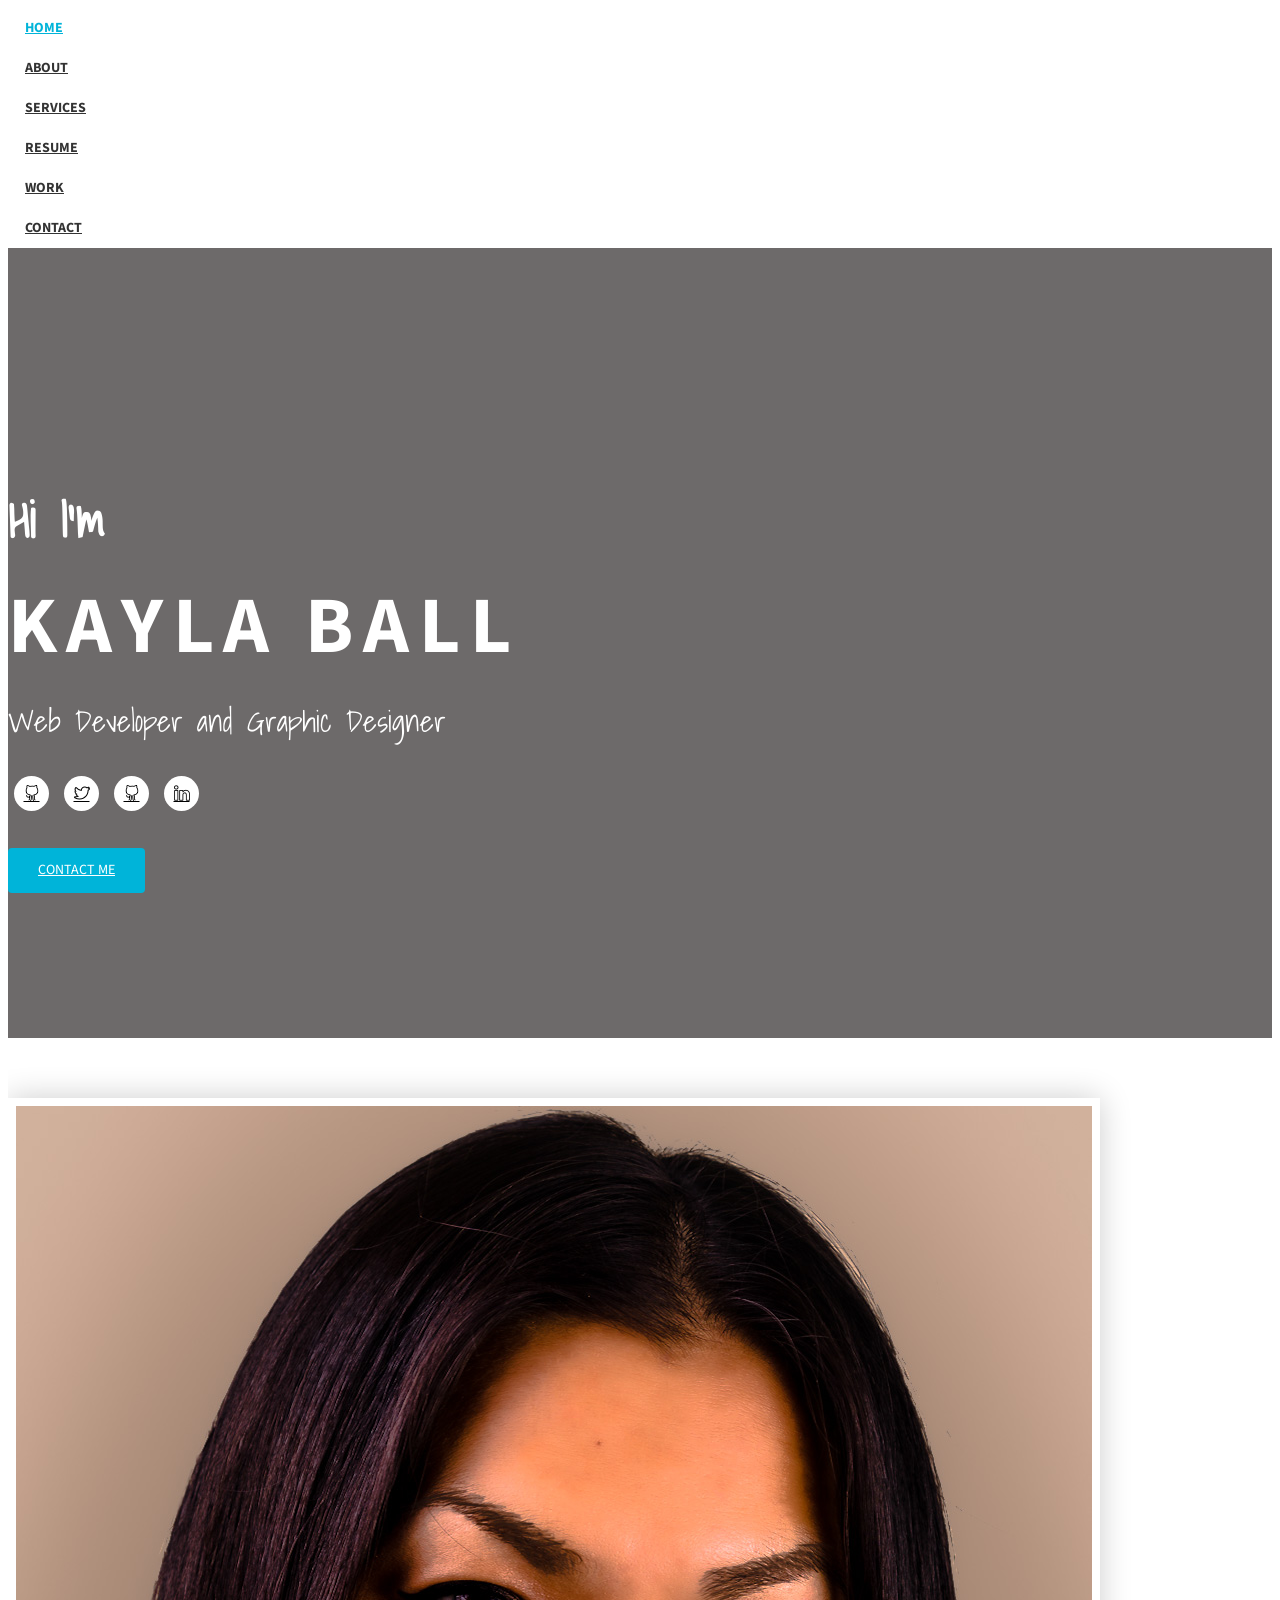
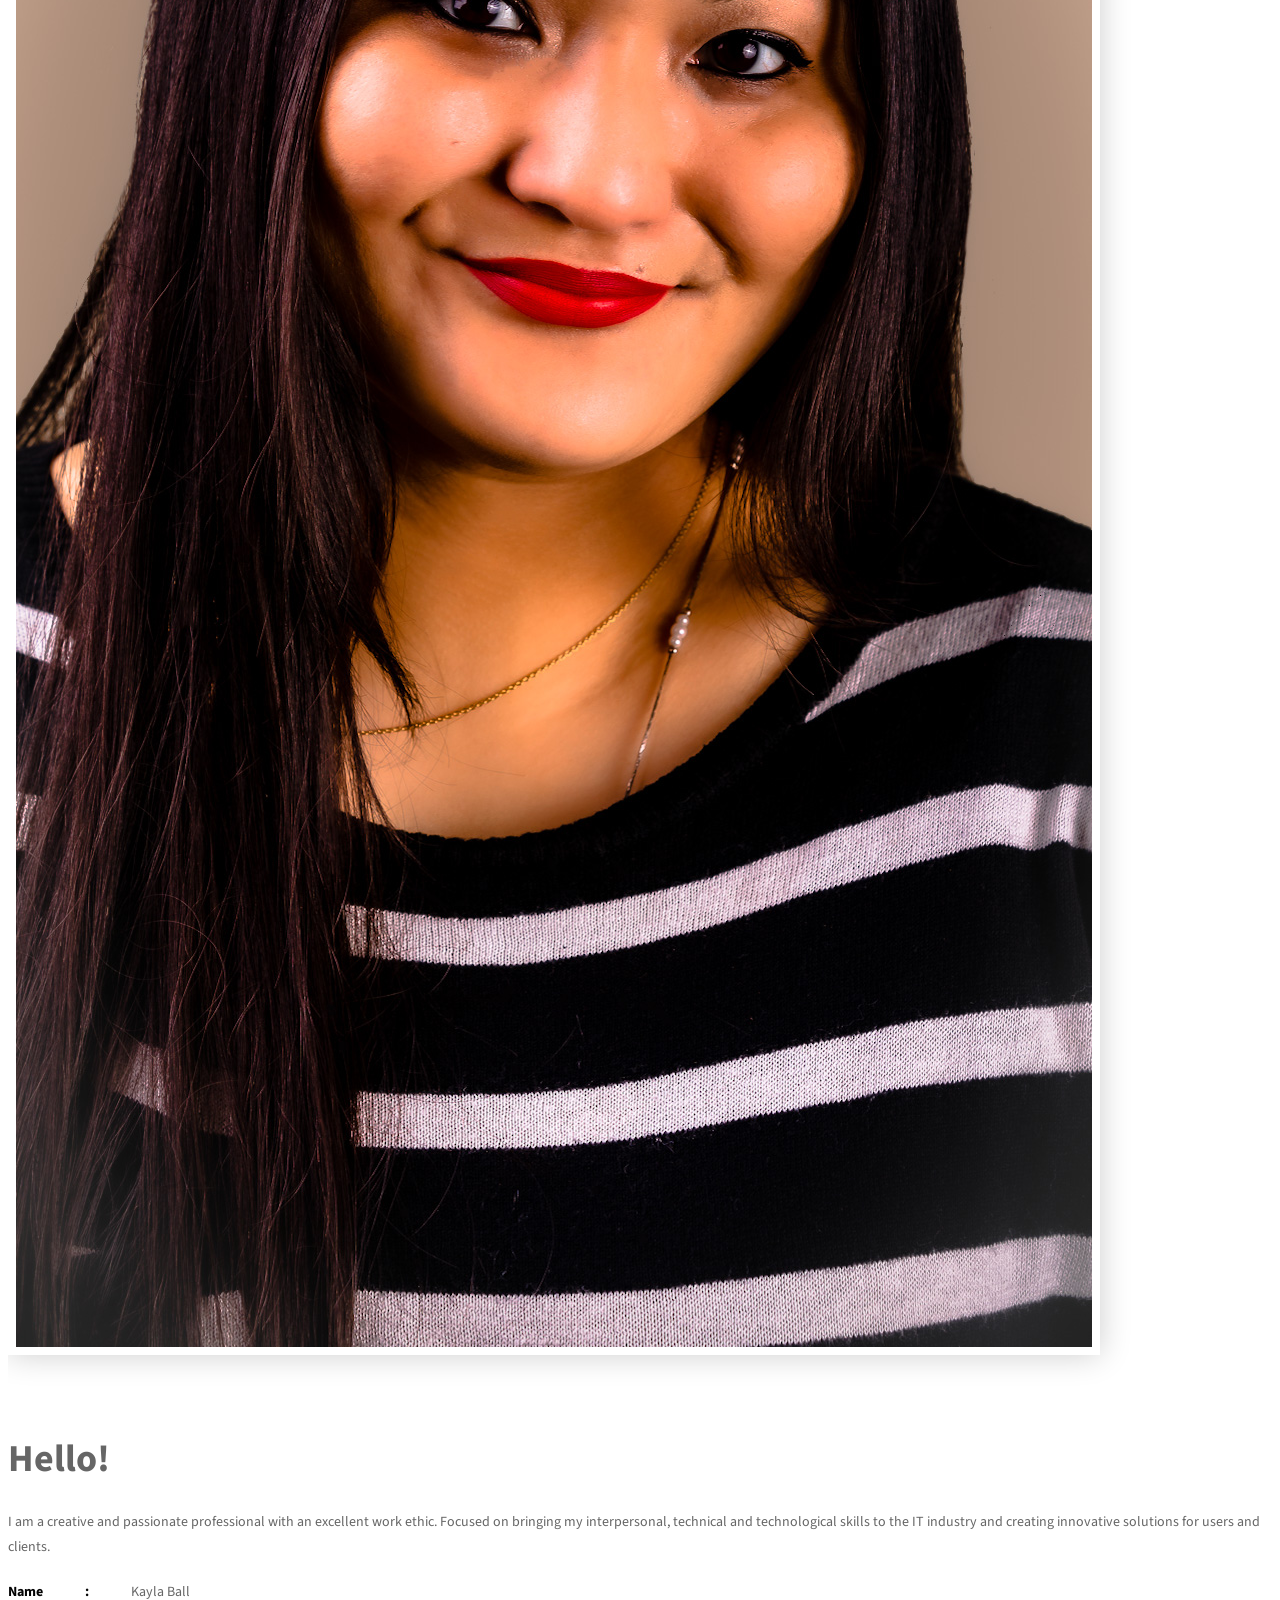
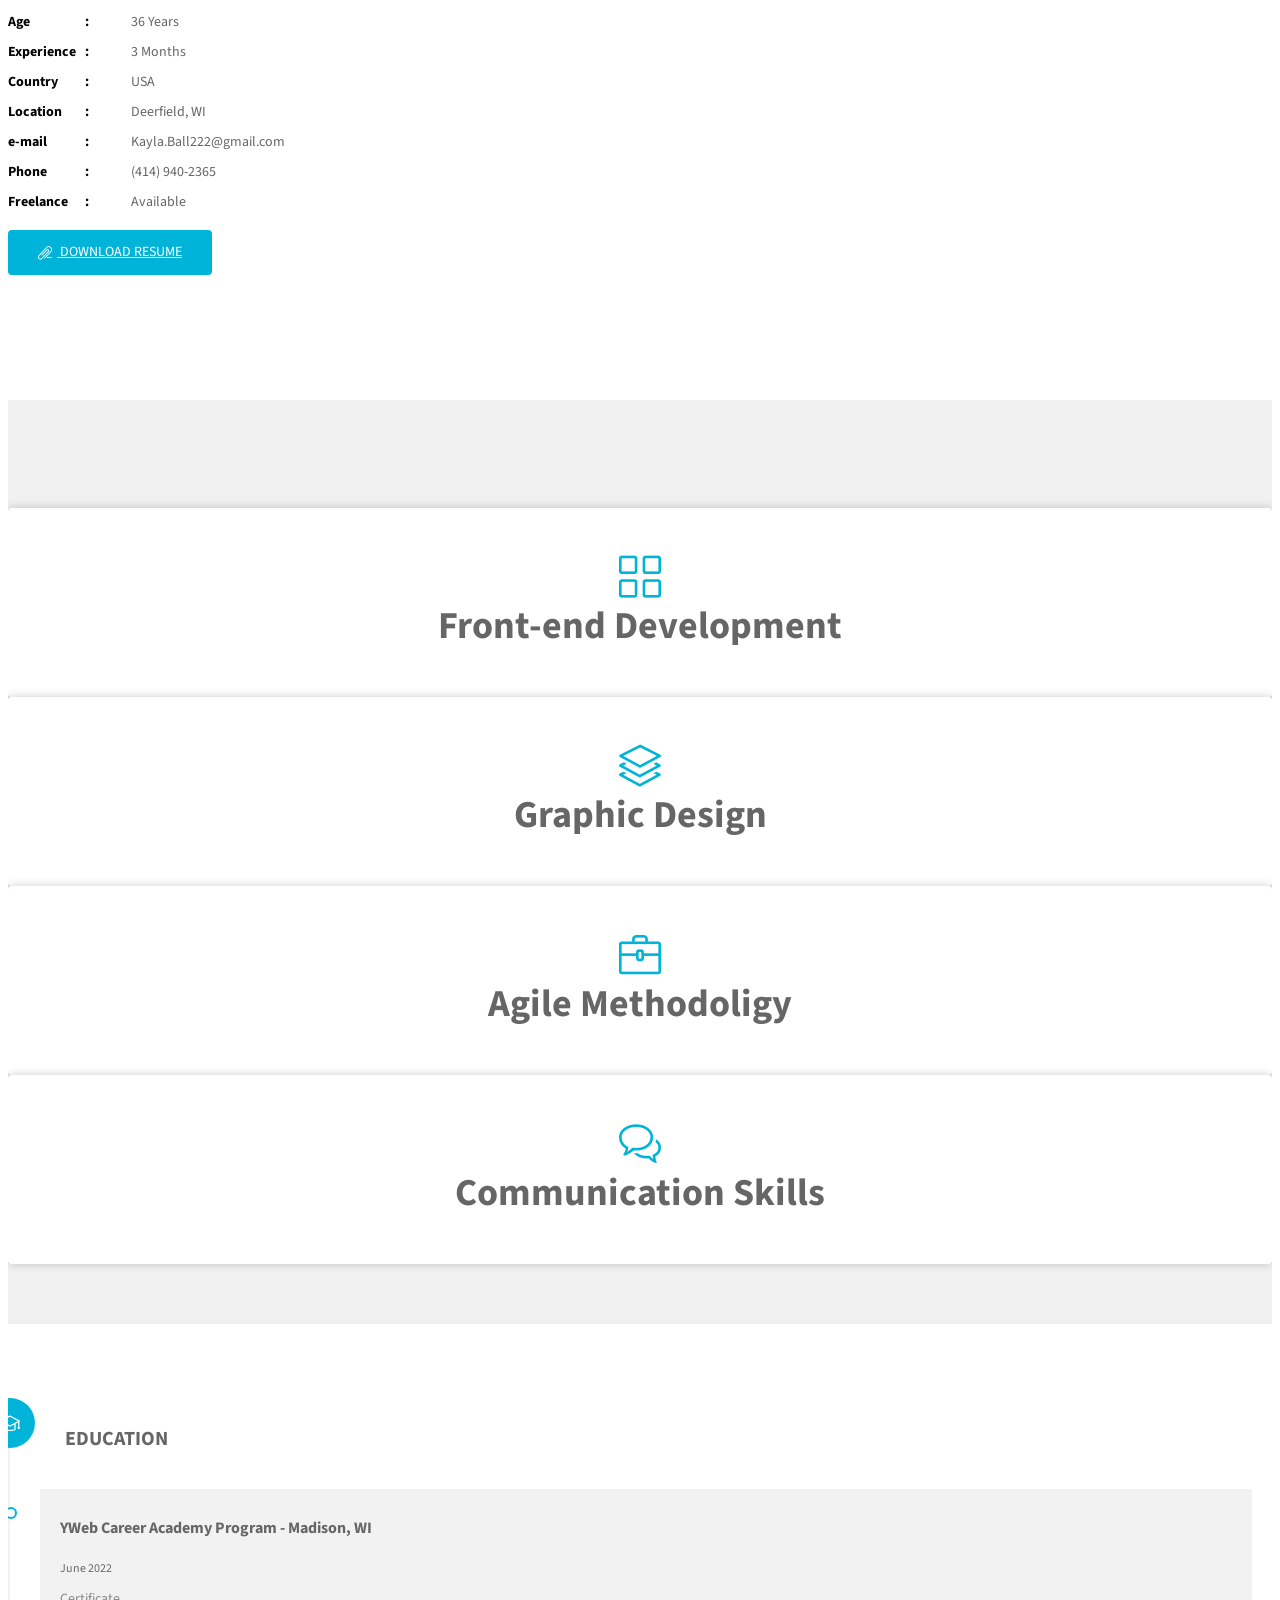
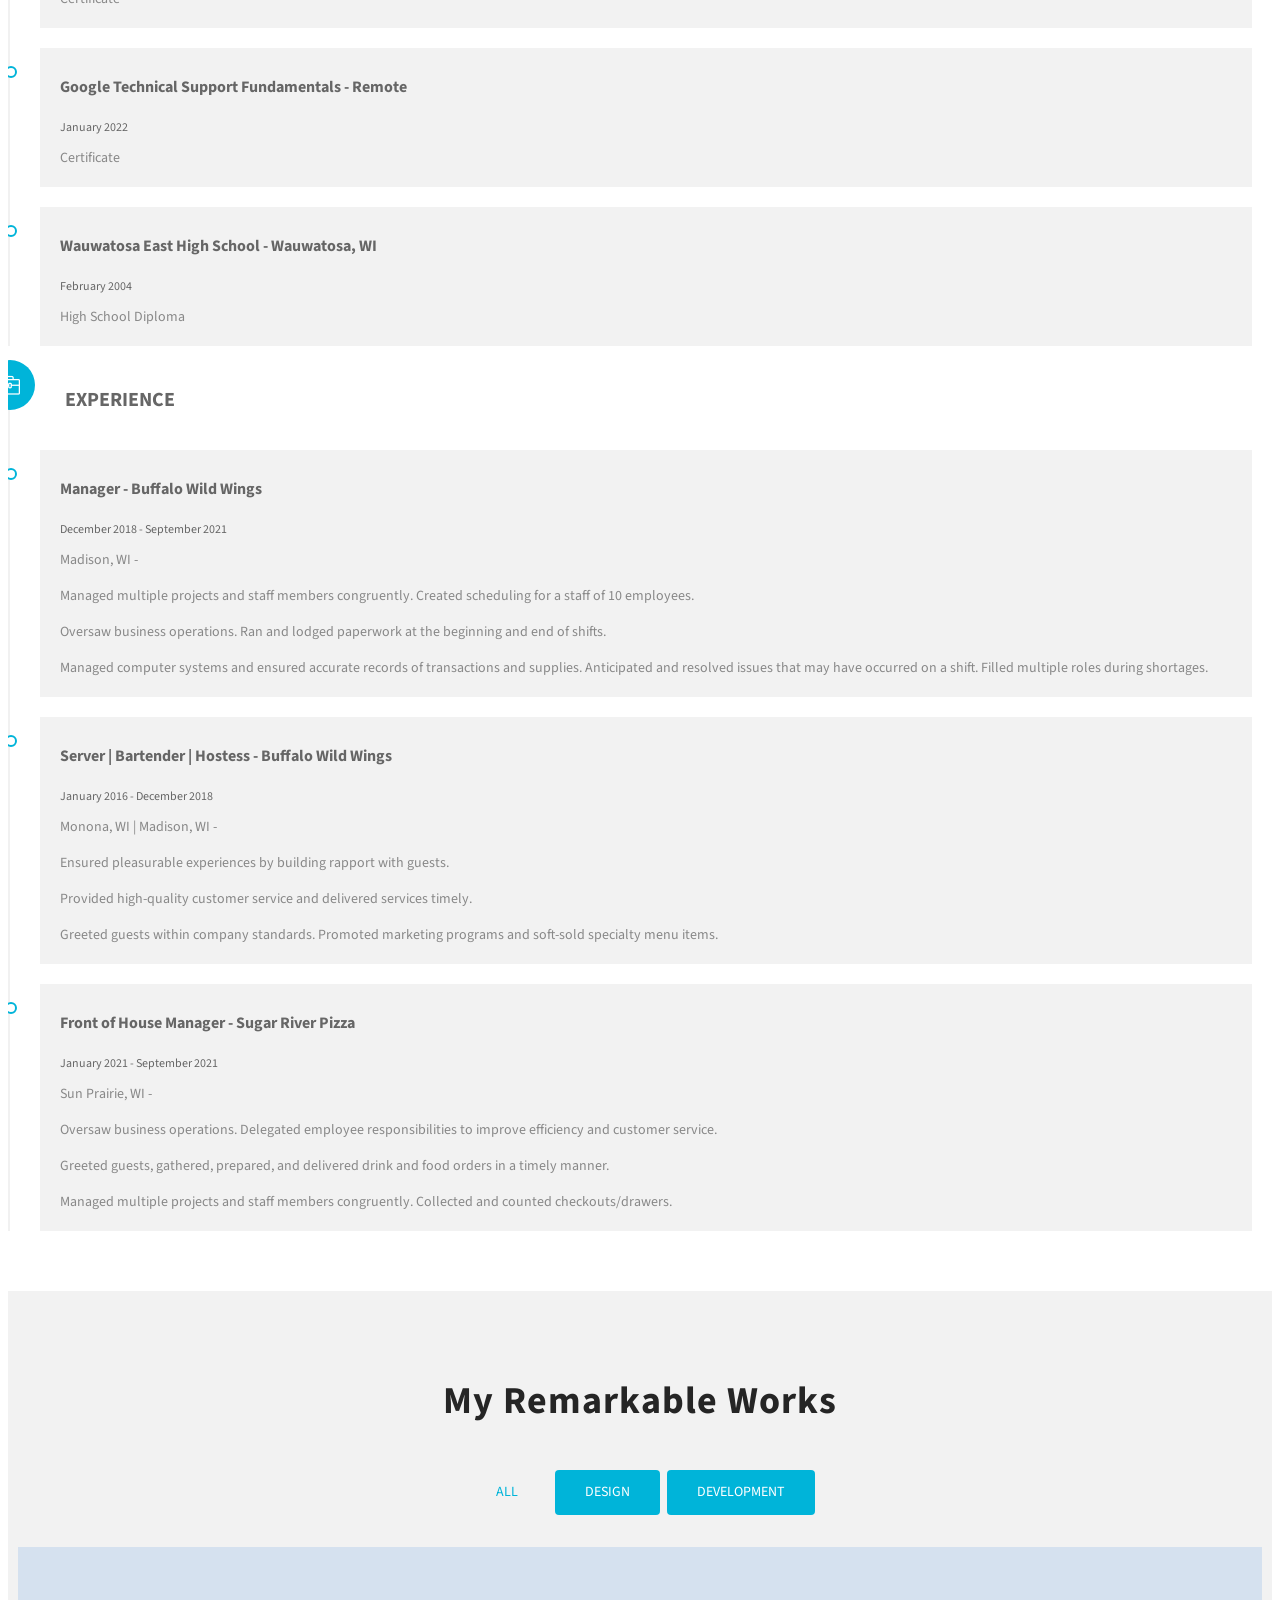
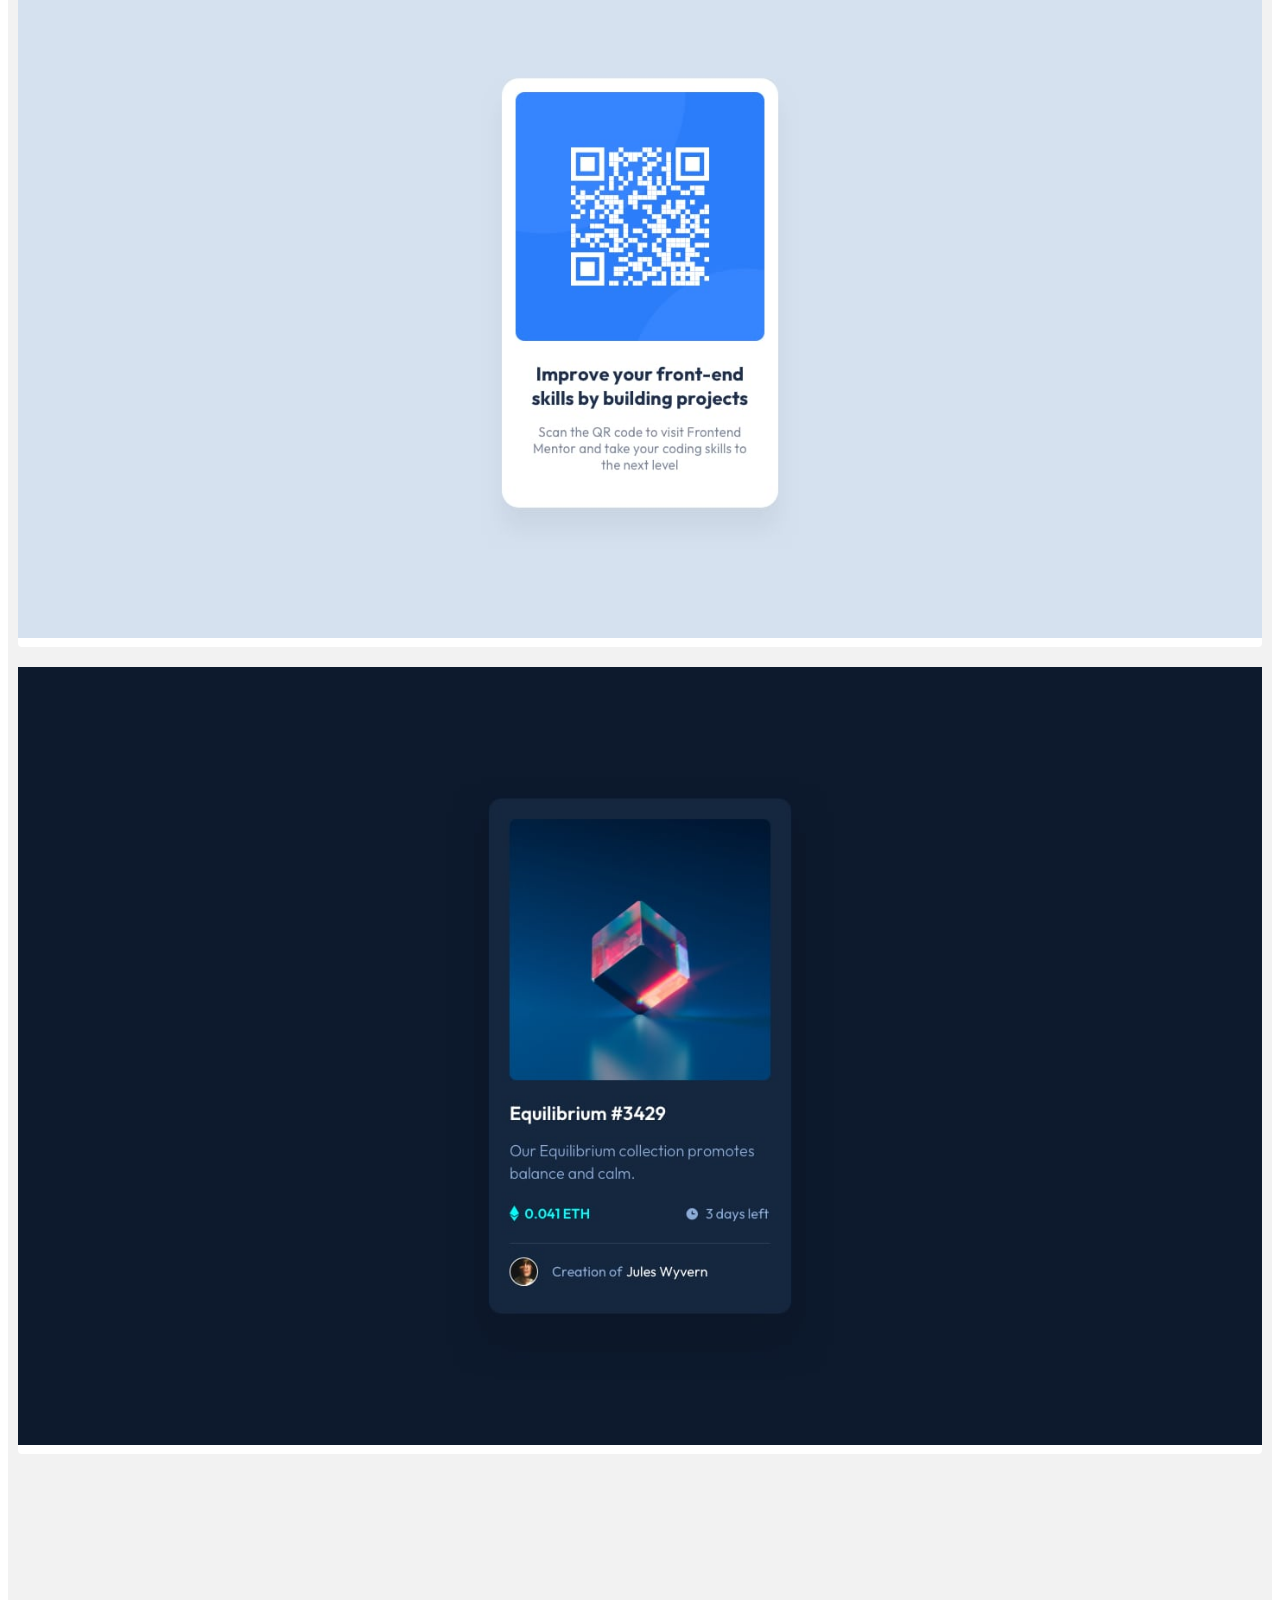
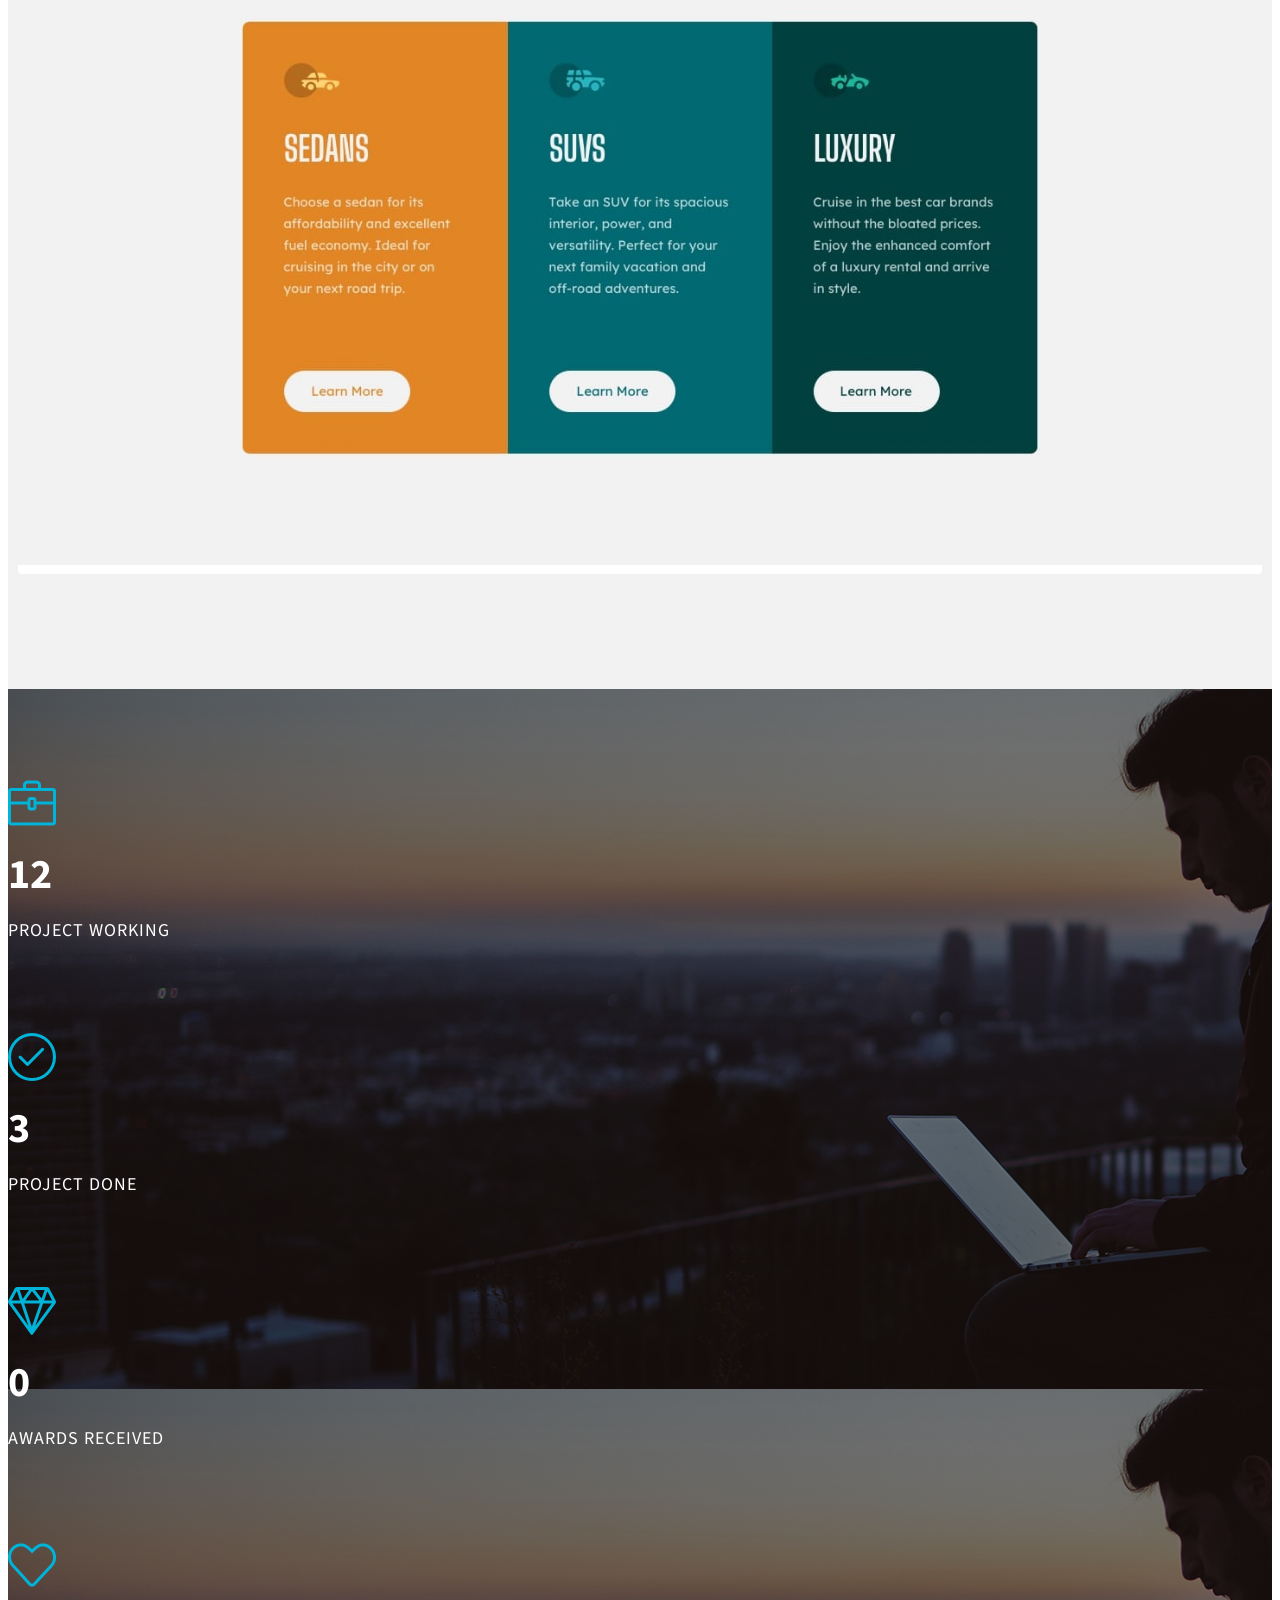
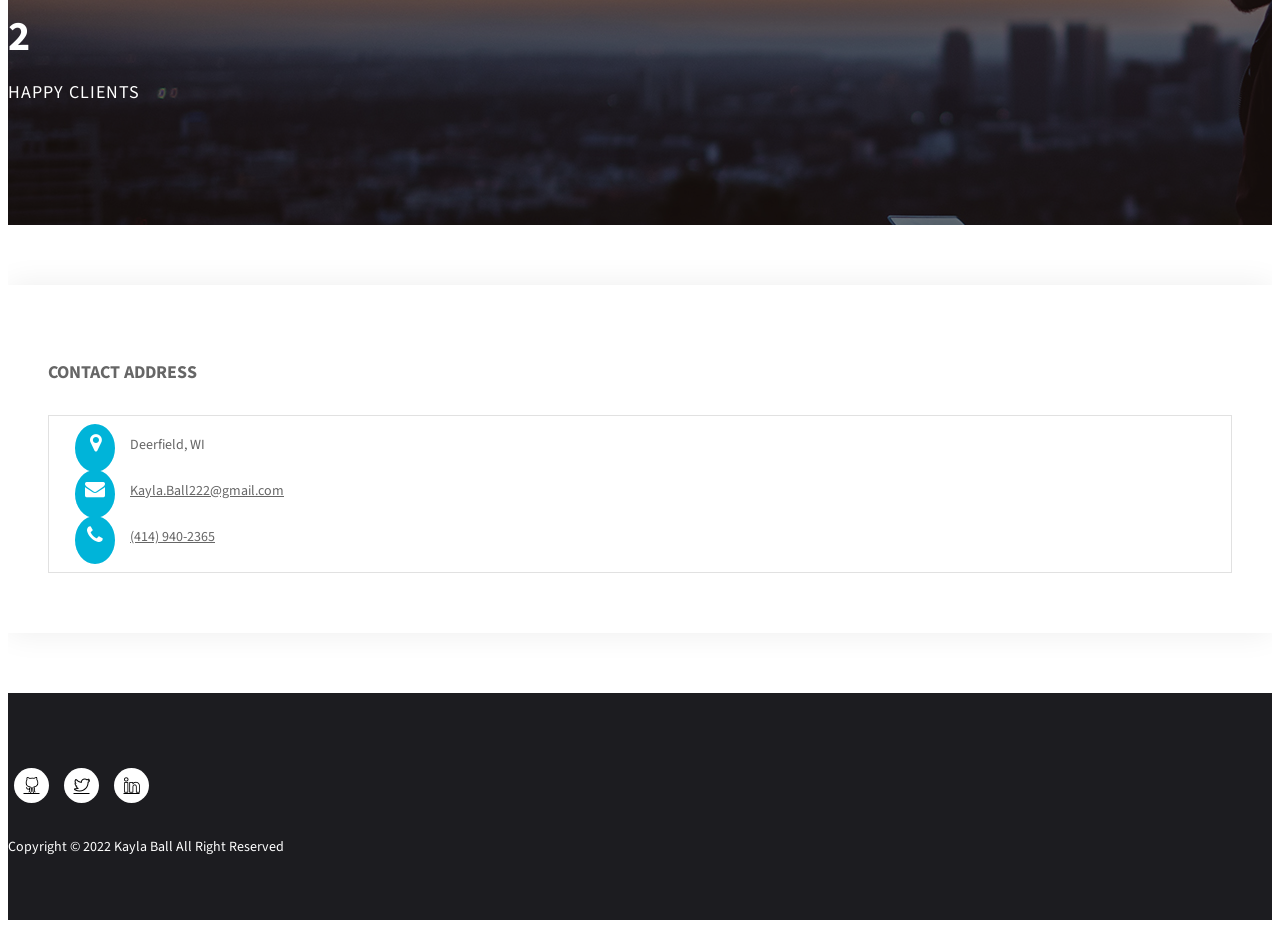
==== index.html @ 18182d1e "fixed some of the css and html" ====
<!DOCTYPE html>

<html>

<head>
    <meta charset="utf-8">
    <meta name="viewport" content="width=device-width, initial-scale=1, shrink-to-fit=no">

    <title>KB</title>

    <!-- Bootstrap CSS -->
    <link rel="stylesheet" type="text/css" href="assets/css/bootstrap.min.css">
    <!-- Fonts -->
    <link rel="stylesheet" type="text/css" href="assets/fonts/font-awesome.min.css">
    <!-- Icon -->
    <link rel="stylesheet" type="text/css" href="assets/fonts/simple-line-icons.css">
    <!-- Slicknav -->
    <link rel="stylesheet" type="text/css" href="assets/css/slicknav.css">
    <!-- Nivo Lightbox -->
    <link rel="stylesheet" type="text/css" href="assets/css/nivo-lightbox.css">
    <!-- Animate -->
    <link rel="stylesheet" type="text/css" href="assets/css/animate.css">
    <!-- Main Style -->
    <link rel="stylesheet" type="text/css" href="assets/css/main.css">
    <!-- Responsive Style -->
    <link rel="stylesheet" type="text/css" href="assets/css/responsive.css">
</head>

<body>


    <!-- Header Area wrapper Starts -->
    <header id="header-wrap">
        <!-- Navbar Start -->
        <nav class="navbar navbar-expand-lg fixed-top scrolling-navbar indigo">
            <div class="container">
                <!-- Brand and toggle get grouped for better mobile display -->
                <div class="navbar-header">
                    <button class="navbar-toggler" type="button" data-toggle="collapse" data-target="#main-navbar" aria-controls="main-navbar" aria-expanded="false" aria-label="Toggle navigation">
                            <span class="navbar-toggler-icon"></span>
                            <span class="icon-menu"></span>
                            <span class="icon-menu"></span>
                            <span class="icon-menu"></span>
                        </button>

                </div>
                <div class="collapse navbar-collapse" id="main-navbar">
                    <ul class="onepage-nev navbar-nav mr-auto w-100 justify-content-end clearfix">
                        <li class="nav-item active">
                            <a class="nav-link" href="#hero-area">
                                    Home
                                </a>
                        </li>
                        <li class="nav-item">
                            <a class="nav-link" href="#about">
                                    About
                                </a>
                        </li>
                        <li class="nav-item">
                            <a class="nav-link" href="#services">
                                    Services
                                </a>
                        </li>
                        <li class="nav-item">
                            <a class="nav-link" href="#resume">
                                    Resume
                                </a>
                        </li>
                        <li class="nav-item">
                            <a class="nav-link" href="#portfolios">
                                    Work
                                </a>
                        </li>
                        <li class="nav-item">
                            <a class="nav-link" href="#contact">
                                    Contact
                                </a>
                        </li>
                    </ul>
                </div>
            </div>

            <!-- Mobile Menu Start -->
            <ul class="onepage-nev mobile-menu">
                <li>
                    <a href="#home">Home</a>
                </li>
                <li>
                    <a href="#about">about</a>
                </li>
                <li>
                    <a href="#services">Services</a>
                </li>
                <li>
                    <a href="#resume">resume</a>
                </li>
                <li>
                    <a href="#portfolio">Work</a>
                </li>
                <li>
                    <a href="#contact">Contact</a>
                </li>
            </ul>
            <!-- Mobile Menu End -->
        </nav>
        <!-- Navbar End -->

        <!-- Hero Area Start -->
        <div id="hero-area" class="hero-area-bg">
            <div class="overlay"></div>
            <div class="container">
                <div class="row">
                    <div class="col-md-12 col-sm-12 text-center">
                        <div class="contents">
                            <h5 class="script-font wow fadeInUp" data-wow-delay="0.2s">Hi I'm</h5>
                            <h2 class="head-title wow fadeInUp" data-wow-delay="0.4s">Kayla Ball</h2>
                            <p class="script-font wow fadeInUp" data-wow-delay="0.6s">Web Developer and Graphic Designer
                            </p>
                            <ul class="social-icon wow fadeInUp" data-wow-delay="0.8s">
                                <li>
                                    <a class="github" href="#"><i class="icon-social-github"></i></a>
                                </li>
                                <li>
                                    <a class="twitter" href="https://twitter.com/Kayla16503357" target="_blank"><i
                                                class="icon-social-twitter"></i></a>
                                </li>

                                <!-- fixme MAKE SURE TO FIND GITHUB ICON TO REPLACE ONE OOF THESE AND CONNECT ACCOUNT TO HERE -->
                                <li>
                                    <a class="github" href="#"><i class="icon-social-github"
                                                target="_blank"></i></a>
                                </li>
                                </li>
                                <li>
                                    <a class="linkedin" href="https://www.linkedin.com/in/kaybee22/" target="_blank"><i class="icon-social-linkedin"></i></a>
                                </li>
                            </ul>
                            <div class="header-button wow fadeInUp" data-wow-delay="1s">
                                <a href="#contact" class="btn btn-common">Contact Me</a>
                            </div>
                        </div>
                    </div>
                </div>
            </div>
        </div>
        <!-- Hero Area End -->

    </header>
    <!-- Header Area wrapper End -->
    <!-- About Section Start -->
    <section id="about" class="section-padding">
        <div class="container">
            <div class="row">
                <div class="col-lg-6 col-md-6 col-sm-12 col-xs-12">
                    <div class="img-thumb wow fadeInLeft" data-wow-delay="0.3s">
                        <img class="img-fluid" src="assets/img/about/me.jpeg" alt="Picture of Kayla Ball">
                    </div>
                </div>
                <div class="col-lg-6 col-md-6 col-sm-12 col-xs-12">
                    <div class="profile-wrapper wow fadeInRight" data-wow-delay="0.3s">
                        <h3>Hello!</h3>
                        <p>I am a creative and passionate professional with an excellent work ethic. Focused on bringing my interpersonal, technical and technological skills to the IT industry and creating innovative solutions for users and clients.</p>
                        <div class="about-profile">
                            <ul class="admin-profile">
                                <li><span class="pro-title"> Name </span> <span class="pro-detail">Kayla Ball</span>
                                </li>
                                <li><span class="pro-title"> Age </span> <span class="pro-detail">36 Years</span>
                                </li>
                                <li><span class="pro-title"> Experience </span> <span class="pro-detail">3
                                            Months</span></li>
                                <li><span class="pro-title"> Country </span> <span class="pro-detail">USA</span>
                                </li>
                                <li><span class="pro-title"> Location </span> <span class="pro-detail">Deerfield,
                                            WI</span></li>
                                <li><span class="pro-title"> e-mail </span> <span class="pro-detail">Kayla.Ball222@gmail.com</span></li>
                                <li><span class="pro-title"> Phone </span> <span class="pro-detail">(414)
                                            940-2365</span></li>
                                <li><span class="pro-title"> Freelance </span> <span class="pro-detail">Available</span>
                                </li>
                            </ul>

                            <a href="nc-Resume.pdf" class="btn btn-common" download><i class="icon-paper-clip"></i>
                                    Download Resume</a>

                            <!-- FIXME FIT THE CONTACT ME BUTTON COLOR -->
                            <a href="#contact" class="btn btn-danger"><i class="icon-speech"></i> Contact Me</a>
                        </div>
                    </div>
                </div>
            </div>
    </section>
    <!-- About Section End -->

    <!-- Services Section Start -->

    <section id="services" class="services section-padding">
        <h2 class="section-title wow flipInX" data-wow-delay="0.4s"></h2>
        <div class="container">
            <div class="row">
                <!-- Services item -->
                <div class="col-md-6 col-lg-3 col-xs-12">
                    <div class="services-item wow fadeInDown" data-wow-delay="0.3s">
                        <div class="icon">
                            <i class="icon-grid"></i>
                        </div>
                        <div class="services-content">
                            <h3>Front-end Development</h3>
                            <!-- <p>HTML | CSS</p> -->
                        </div>
                    </div>
                </div>
                <!-- Services item -->
                <div class="col-md-6 col-lg-3 col-xs-12">
                    <div class="services-item wow fadeInDown" data-wow-delay="0.6s">
                        <div class="icon">
                            <i class="icon-layers"></i>
                        </div>
                        <div class="services-content">
                            <h3>Graphic Design</h3>
                            <p></p>
                        </div>
                    </div>
                </div>
                <!-- Services item -->
                <div class="col-md-6 col-lg-3 col-xs-12">
                    <div class="services-item wow fadeInDown" data-wow-delay="0.9s">
                        <div class="icon">
                            <i class="icon-briefcase"></i>
                        </div>
                        <div class="services-content">
                            <h3>Agile Methodoligy</h3>
                            <p></p>
                        </div>
                    </div>
                </div>
                <!-- Services item -->
                <div class="col-md-6 col-lg-3 col-xs-12">
                    <div class="services-item wow fadeInDown" data-wow-delay="1.2s">
                        <div class="icon">
                            <i class="icon-bubbles"></i>
                        </div>
                        <div class="services-content">
                            <h3>Communication Skills</h3>

                        </div>
                    </div>
                </div>
            </div>
        </div>
    </section>
    <!-- Services Section End -->

    <!-- Resume Section Start -->
    <div id="resume" class="section-padding">
        <div class="container">
            <div class="row">
                <div class="col-lg-6 col-md-6 col-sm-6">
                    <div class="education wow fadeInRight" data-wow-delay="0.3s">
                        <ul class="timeline">
                            <li>
                                <!-- fixme - find this area in css to change colorway and maybe add more items like servsafe stuff -->
                                <i class="icon-graduation"></i>
                                <h2 class="timelin-title">Education</h2>
                            </li>
                            <li>
                                <div class="content-text">
                                    <h3 class="line-title">YWeb Career Academy Program - Madison, WI</h3>
                                    <span>June 2022</span>
                                    <p class="line-text">Certificate
                                    </p>
                                </div>
                            </li>
                            <li>
                                <div class="content-text">
                                    <h3 class="line-title">Google Technical Support Fundamentals - Remote
                                    </h3>
                                    <span>January 2022</span>
                                    <p class="line-text"> Certificate
                                    </p>
                                </div>
                            </li>
                            <li>
                                <div class="content-text">
                                    <h3 class="line-title">Wauwatosa East High School - Wauwatosa, WI</h3>
                                    <span>February 2004</span>
                                    <p class="line-text">High School Diploma
                                    </p>
                                </div>
                            </li>
                        </ul>
                    </div>
                </div>
                <div class="col-lg-6 col-md-6 col-sm-6">
                    <div class="experience wow fadeInRight" data-wow-delay="0.6s">
                        <ul class="timeline">
                            <li>
                                <i class="icon-briefcase"></i>
                                <!-- NOTE: UPDATED WORK EXPERIENCE -->

                                <h2 class="timelin-title">Experience</h2>
                            </li>
                            <li>
                                <div class="content-text">
                                    <h3 class="line-title">Manager - Buffalo Wild Wings </h3>
                                    <span>December 2018 - September 2021 </span>
                                    <p class="line-text">Madison, WI -
                                        <br>
                                        <br> Managed multiple projects and staff members congruently. Created scheduling for a staff of 10 employees.
                                        <br>
                                        <br> Oversaw business operations. Ran and lodged paperwork at the beginning and end of shifts.
                                        <br>
                                        <br> Managed computer systems and ensured accurate records of transactions and supplies. Anticipated and resolved issues that may have occurred on a shift. Filled multiple roles during shortages.

                                    </p>
                                </div>
                            </li>
                            <li>
                                <div class="content-text">
                                    <h3 class="line-title">Server | Bartender | Hostess - Buffalo Wild Wings</h3>
                                    <span>January 2016 - December 2018</span>
                                    <p class="line-text"> Monona, WI | Madison, WI -
                                        <br>
                                        <br> Ensured pleasurable experiences by building rapport with guests.
                                        <br>
                                        <br> Provided high-quality customer service and delivered services timely.
                                        <br>
                                        <br> Greeted guests within company standards. Promoted marketing programs and soft-sold specialty menu items.

                                    </p>
                                </div>
                            </li>
                            <li>
                                <div class="content-text">
                                    <h3 class="line-title">Front of House Manager - Sugar River Pizza</h3>
                                    <span>January 2021 - September 2021</span>
                                    <p class="line-text"> Sun Prairie, WI -
                                        <br>
                                        <br> Oversaw business operations. Delegated employee responsibilities to improve efficiency and customer service.
                                        <br>
                                        <br> Greeted guests, gathered, prepared, and delivered drink and food orders in a timely manner.
                                        <br>
                                        <br> Managed multiple projects and staff members congruently. Collected and counted checkouts/drawers.

                                    </p>
                                </div>
                            </li>
                        </ul>
                    </div>
                </div>
            </div>
        </div>
    </div>
    <!-- Resume Section End -->

    <!-- Portfolio Section -->
    <section id="portfolios" class="section-padding">
        <!-- Container Starts -->
        <div class="container">
            <h2 class="section-title wow flipInX" data-wow-delay="0.4s">My Remarkable Works</h2>
            <div class="row">
                <div class="col-md-12">
                    <!-- fixme make a decision on if to keep the buttons below -->
                    <!-- Portfolio Controller/Buttons -->
                    <div class="controls text-center">
                        <a class="filter active btn btn-common" data-filter="all">
                                All
                            </a>
                        <a class="filter btn btn-common" data-filter=".design">
                                Design
                            </a>
                        <a class="filter btn btn-common" data-filter=".development">
                                Development
                            </a>
                        <!-- <a class="filter btn btn-common" data-filter=".print">
                                Print
                            </a> -->
                    </div>
                    <!-- Portfolio Controller/Buttons Ends-->
                </div>

                <!-- Portfolio Recent Projects -->
                <div id="portfolio" class="row wow fadeInDown" data-wow-delay="0.4s">
                    <div class="col-sm-6 col-md-4 col-lg-4 col-xl-4 mix development print">
                        <div class="portfolio-item">
                            <div class="shot-item">
                                <img src="assets/img/gallery/qr-code.jpg
                                " alt="QR-code frontend mentor challenge" />
                                <div class="overlay">
                                    <div class="icons">
                                        <a class="lightbox preview" href="assets/img/gallery/qr-code.jpg">
                                            <i class="icon-eye"></i>
                                        </a>
                                        <a class="link" href="#">
                                            <i class="icon-link"></i>
                                        </a>
                                    </div>
                                </div>
                            </div>
                        </div>
                    </div>
                    <div class="col-sm-6 col-md-4 col-lg-4 col-xl-4 mix design print">
                        <div class="portfolio-item">
                            <div class="shot-item">
                                <img src="assets/img/gallery/nft.jpg" alt="picture of NFT challenge" />
                                <div class="overlay">
                                    <div class="icons">
                                        <a class="lightbox preview" href="assets/img/gallery/nft.jpg">
                                            <i class="icon-eye"></i>
                                        </a>
                                        <a class="link" href="#">
                                            <i class="icon-link"></i>
                                        </a>
                                    </div>
                                </div>
                            </div>
                        </div>
                    </div>
                    <div class="col-sm-6 col-md-4 col-lg-4 col-xl-4 mix development">
                        <div class="portfolio-item">
                            <div class="shot-item">
                                <img src="assets/img/gallery/3-column.jpg" alt="image of 3 column frontend mentor challenge" />
                                <div class="overlay">
                                    <div class="icons">

                                        <a class="lightbox preview" href="assets/img/gallery/3-column.jpg">
                                            <i class="icon-eye"></i>
                                        </a>
                                        <a class="link" href="#">
                                            <i class="icon-link"></i>
                                        </a>
                                    </div>
                                </div>
                            </div>
                        </div>
                    </div>
                    <div class="col-sm-6 col-md-4 col-lg-4 col-xl-4 mix development design">
                        <div class="portfolio-item">
                            <div class="shot-item">
                                <!-- FIXME -->
                                <img src="assets/img/gallery/img-4.jpg" alt="" />
                                <div class="overlay">
                                    <div class="icons">
                                        <!-- FIXME -->
                                        <a class="lightbox preview" href="assets/img/gallery/img-4.jpg">
                                            <i class="icon-eye"></i>
                                        </a>
                                        <a class="link" href="#">
                                            <i class="icon-link"></i>
                                        </a>
                                    </div>
                                </div>
                            </div>
                        </div>
                    </div>
                    <div class="col-sm-6 col-md-4 col-lg-4 col-xl-4 mix development">
                        <div class="portfolio-item">
                            <div class="shot-item">
                                <!-- FIXME -->
                                <img src="assets/img/gallery/img-5.jpg" alt="" />
                                <div class="overlay">
                                    <div class="icons">
                                        <!-- FIXME -->
                                        <a class="lightbox preview" href="assets/img/gallery/img-5.jpg">
                                            <i class="icon-eye"></i>
                                        </a>
                                        <a class="link" href="#">
                                            <i class="icon-link"></i>
                                        </a>
                                    </div>
                                </div>
                            </div>
                        </div>
                    </div>
                    <div class="col-sm-6 col-md-4 col-lg-4 col-xl-4 mix print design">
                        <div class="portfolio-item">
                            <div class="shot-item">
                                <!-- FIXME -->
                                <img src="assets/img/gallery/img-6.jpg" alt="" />
                                <div class="overlay">
                                    <div class="icons">
                                        <!-- FIXME -->
                                        <a class="lightbox preview" href="assets/img/gallery/img-6.jpg">
                                            <i class="icon-eye"></i>
                                        </a>
                                        <a class="link" href="#">
                                            <i class="icon-link"></i>
                                        </a>
                                    </div>
                                </div>
                            </div>
                        </div>
                    </div>
                </div>
            </div>
        </div>
        <!-- Container Ends -->
    </section>
    <!-- Portfolio Section Ends -->
    <!-- FIXME!!!! -->
    <!-- Counter Area Start-->
    <section class="counter-section section-padding">
        <div class="container">
            <div class="row">
                <!-- Counter Item -->
                <div class="col-md-3 col-sm-6 work-counter-widget text-center">
                    <div class="counter wow fadeInDown" data-wow-delay="0.3s">
                        <div class="icon"><i class="icon-briefcase"></i></div>
                        <div class="counterUp">12</div>
                        <p>Project Working</p>
                    </div>
                </div>
                <!-- Counter Item -->
                <div class="col-md-3 col-sm-6 work-counter-widget text-center">
                    <div class="counter wow fadeInDown" data-wow-delay="0.6s">
                        <div class="icon"><i class="icon-check"></i></div>
                        <div class="counterUp">3</div>
                        <p>Project Done</p>
                    </div>
                </div>
                <!-- Counter Item -->
                <div class="col-md-3 col-sm-6 work-counter-widget text-center">
                    <div class="counter wow fadeInDown" data-wow-delay="0.9s">
                        <div class="icon"><i class="icon-diamond"></i></div>
                        <div class="counterUp">0</div>
                        <p>Awards Received</p>
                    </div>
                </div>
                <!-- Counter Item -->
                <div class="col-md-3 col-sm-6 work-counter-widget text-center">
                    <div class="counter wow fadeInDown" data-wow-delay="1.2s">
                        <div class="icon"><i class="icon-heart"></i></div>
                        <div class="counterUp">2</div>
                        <p>Happy Clients</p>
                    </div>
                </div>
            </div>
        </div>
    </section>
    <!-- Counter Area End-->

    <!-- Contact Section Start -->
    <section id="contact" class="section-padding">
        <div class="contact-form">
            <div class="container">
                <div class="row contact-form-area wow fadeInUp" data-wow-delay="0.4s">
                    <div class="col-md-6 col-lg-6 col-sm-12">
                        <!-- <div class="contact-block">
                            <h2>Contact Form</h2><br>
                            <div class="text-center">

                            </div>
                        </div> -->
                    </div>
                    <div class="col-md-6 col-lg-6 col-sm-12">
                        <div class="footer-right-area wow fadeIn">
                            <h2>Contact Address</h2>
                            <div class="footer-right-contact">
                                <div class="single-contact">
                                    <div class="contact-icon">
                                        <i class="fa fa-map-marker"></i>
                                    </div>
                                    <p>Deerfield, WI</p>
                                </div>
                                <div class="single-contact">
                                    <div class="contact-icon">
                                        <i class="fa fa-envelope"></i>
                                    </div>
                                    <!-- <p><a href="mailto:hello@tom.com">hello@tom.com</a></p> -->
                                    <p><a href="mailto:Kayla.Ball222@gmail.com">Kayla.Ball222@gmail.com</a></p>
                                </div>
                                <div class="single-contact">
                                    <div class="contact-icon">
                                        <i class="fa fa-phone"></i>
                                    </div>
                                    <p><a href="tel:4149402365">(414) 940-2365</a></p>

                                </div>
                            </div>
                        </div>
                    </div>
                </div>
            </div>
        </div>
    </section>
    <!-- Contact Section End -->

    <!-- Footer Section Start -->
    <footer class="footer-area section-padding">
        <div class="container">
            <div class="row">
                <div class="col-md-12">
                    <div class="footer-text text-center wow fadeInDown" data-wow-delay="0.3s">
                        <ul class="social-icon">
                            <li>
                                <a class="github" href="#"><i class="icon-social-github" target="_blank"></i></a>
                            </li>
                            <li>
                                <a class="twitter" href="https://twitter.com/Kayla16503357" target="_blank"><i
                                            class="icon-social-twitter"></i></a>
                            </li>

                            <li>
                                <a class="linkedin" href="https://www.linkedin.com/in/kaybee22/" target="_blank"><i
                                            class="icon-social-linkedin"></i></a>
                            </li>
                            <!-- </a>
                            </li>
                            <li>
                                <a class="instagram" href="#"><i class="icon-social-google"></i></a>
                            </li> -->
                        </ul>
                        <p>Copyright © 2022 Kayla Ball All Right Reserved</p>
                    </div>
                </div>
            </div>
        </div>
    </footer>
    <!-- Footer Section End -->

    <!-- Go to Top Link -->
    <a href="#" class="back-to-top">
        <i class="icon-arrow-up"></i>
    </a>

    <!-- jQuery first, then Popper.js, then Bootstrap JS -->
    <script src="assets/js/jquery-min.js"></script>
    <script src="assets/js/popper.min.js"></script>
    <script src="assets/js/bootstrap.min.js"></script>
    <script src="assets/js/jquery.mixitup.js"></script>
    <script src="assets/js/jquery.counterup.min.js"></script>
    <script src="assets/js/waypoints.min.js"></script>
    <script src="assets/js/wow.js"></script>
    <script src="assets/js/jquery.nav.js"></script>
    <script src="assets/js/jquery.easing.min.js"></script>
    <script src="assets/js/nivo-lightbox.js"></script>
    <script src="assets/js/jquery.slicknav.js"></script>
    <script src="assets/js/main.js"></script>

</body>

</html>
---- assets/fonts/simple-line-icons.css ----
@font-face {
	font-family: 'Simple-Line-Icons';
	src:url('../fonts/line-icons/Simple-Line-Icons.eot');
	src:url('../fonts/line-icons/Simple-Line-Icons.eot?#iefix') format('embedded-opentype'),
		url('../fonts/line-icons/Simple-Line-Icons.woff') format('woff'),
		url('../fonts/line-icons/Simple-Line-Icons.ttf') format('truetype'),
		url('../fonts/line-icons/Simple-Line-Icons.svg#Simple-Line-Icons') format('svg');
		font-weight: normal;
		font-style: normal;
}
/*
 Use the following CSS code if you want to have a class per icon.
 Instead of a list of all class selectors, you can use the generic [class*="icon-"] selector, but it's slower:
*/
.icon-user,
.icon-people,
.icon-user-female,
.icon-user-follow,
.icon-user-following,
.icon-user-unfollow,
.icon-login,
.icon-logout,
.icon-emotsmile,
.icon-phone,
.icon-call-end,
.icon-call-in,
.icon-call-out,
.icon-map,
.icon-location-pin,
.icon-direction,
.icon-directions,
.icon-compass,
.icon-layers,
.icon-menu,
.icon-list,
.icon-options-vertical,
.icon-options,
.icon-arrow-down,
.icon-arrow-left,
.icon-arrow-right,
.icon-arrow-up,
.icon-arrow-up-circle,
.icon-arrow-left-circle,
.icon-arrow-right-circle,
.icon-arrow-down-circle,
.icon-check,
.icon-clock,
.icon-plus,
.icon-minus,
.icon-close,
.icon-event,
.icon-exclamation,
.icon-organization,
.icon-trophy,
.icon-screen-smartphone,
.icon-screen-desktop,
.icon-plane,
.icon-notebook,
.icon-mustache,
.icon-mouse,
.icon-magnet,
.icon-energy,
.icon-disc,
.icon-cursor,
.icon-cursor-move,
.icon-crop,
.icon-chemistry,
.icon-speedometer,
.icon-shield,
.icon-screen-tablet,
.icon-magic-wand,
.icon-hourglass,
.icon-graduation,
.icon-ghost,
.icon-game-controller,
.icon-fire,
.icon-eyeglass,
.icon-envelope-open,
.icon-envelope-letter,
.icon-bell,
.icon-badge,
.icon-anchor,
.icon-wallet,
.icon-vector,
.icon-speech,
.icon-puzzle,
.icon-printer,
.icon-present,
.icon-playlist,
.icon-pin,
.icon-picture,
.icon-handbag,
.icon-globe-alt,
.icon-globe,
.icon-folder-alt,
.icon-folder,
.icon-film,
.icon-feed,
.icon-drop,
.icon-drawer,
.icon-docs,
.icon-doc,
.icon-diamond,
.icon-cup,
.icon-calculator,
.icon-bubbles,
.icon-briefcase,
.icon-book-open,
.icon-basket-loaded,
.icon-basket,
.icon-bag,
.icon-action-undo,
.icon-action-redo,
.icon-wrench,
.icon-umbrella,
.icon-trash,
.icon-tag,
.icon-support,
.icon-frame,
.icon-size-fullscreen,
.icon-size-actual,
.icon-shuffle,
.icon-share-alt,
.icon-share,
.icon-rocket,
.icon-question,
.icon-pie-chart,
.icon-pencil,
.icon-note,
.icon-loop,
.icon-home,
.icon-grid,
.icon-graph,
.icon-microphone,
.icon-music-tone-alt,
.icon-music-tone,
.icon-earphones-alt,
.icon-earphones,
.icon-equalizer,
.icon-like,
.icon-dislike,
.icon-control-start,
.icon-control-rewind,
.icon-control-play,
.icon-control-pause,
.icon-control-forward,
.icon-control-end,
.icon-volume-1,
.icon-volume-2,
.icon-volume-off,
.icon-calendar,
.icon-bulb,
.icon-chart,
.icon-ban,
.icon-bubble,
.icon-camrecorder,
.icon-camera,
.icon-cloud-download,
.icon-cloud-upload,
.icon-envelope,
.icon-eye,
.icon-flag,
.icon-heart,
.icon-info,
.icon-key,
.icon-link,
.icon-lock,
.icon-lock-open,
.icon-magnifier,
.icon-magnifier-add,
.icon-magnifier-remove,
.icon-paper-clip,
.icon-paper-plane,
.icon-power,
.icon-refresh,
.icon-reload,
.icon-settings,
.icon-star,
.icon-symbol-female,
.icon-symbol-male,
.icon-target,
.icon-credit-card,
.icon-paypal,
.icon-social-tumblr,
.icon-social-twitter,
.icon-social-facebook,
.icon-social-instagram,
.icon-social-linkedin,
.icon-social-pinterest,
.icon-social-github,
.icon-social-google,
.icon-social-reddit,
.icon-social-skype,
.icon-social-dribbble,
.icon-social-behance,
.icon-social-foursqare,
.icon-social-soundcloud,
.icon-social-spotify,
.icon-social-stumbleupon,
.icon-social-youtube,
.icon-social-dropbox,
.icon-social-vkontakte,
.icon-social-steam {
  font-family: 'simple-line-icons';
  speak: none;
  font-style: normal;
  font-weight: normal;
  font-variant: normal;
  text-transform: none;
  line-height: 1;
  /* Better Font Rendering =========== */
  -webkit-font-smoothing: antialiased;
  -moz-osx-font-smoothing: grayscale;
}
.icon-user:before {
  content: "\e005";
}
.icon-people:before {
  content: "\e001";
}
.icon-user-female:before {
  content: "\e000";
}
.icon-user-follow:before {
  content: "\e002";
}
.icon-user-following:before {
  content: "\e003";
}
.icon-user-unfollow:before {
  content: "\e004";
}
.icon-login:before {
  content: "\e066";
}
.icon-logout:before {
  content: "\e065";
}
.icon-emotsmile:before {
  content: "\e021";
}
.icon-phone:before {
  content: "\e600";
}
.icon-call-end:before {
  content: "\e048";
}
.icon-call-in:before {
  content: "\e047";
}
.icon-call-out:before {
  content: "\e046";
}
.icon-map:before {
  content: "\e033";
}
.icon-location-pin:before {
  content: "\e096";
}
.icon-direction:before {
  content: "\e042";
}
.icon-directions:before {
  content: "\e041";
}
.icon-compass:before {
  content: "\e045";
}
.icon-layers:before {
  content: "\e034";
}
.icon-menu:before {
  content: "\e601";
}
.icon-list:before {
  content: "\e067";
}
.icon-options-vertical:before {
  content: "\e602";
}
.icon-options:before {
  content: "\e603";
}
.icon-arrow-down:before {
  content: "\e604";
}
.icon-arrow-left:before {
  content: "\e605";
}
.icon-arrow-right:before {
  content: "\e606";
}
.icon-arrow-up:before {
  content: "\e607";
}
.icon-arrow-up-circle:before {
  content: "\e078";
}
.icon-arrow-left-circle:before {
  content: "\e07a";
}
.icon-arrow-right-circle:before {
  content: "\e079";
}
.icon-arrow-down-circle:before {
  content: "\e07b";
}
.icon-check:before {
  content: "\e080";
}
.icon-clock:before {
  content: "\e081";
}
.icon-plus:before {
  content: "\e095";
}
.icon-minus:before {
  content: "\e615";
}
.icon-close:before {
  content: "\e082";
}
.icon-event:before {
  content: "\e619";
}
.icon-exclamation:before {
  content: "\e617";
}
.icon-organization:before {
  content: "\e616";
}
.icon-trophy:before {
  content: "\e006";
}
.icon-screen-smartphone:before {
  content: "\e010";
}
.icon-screen-desktop:before {
  content: "\e011";
}
.icon-plane:before {
  content: "\e012";
}
.icon-notebook:before {
  content: "\e013";
}
.icon-mustache:before {
  content: "\e014";
}
.icon-mouse:before {
  content: "\e015";
}
.icon-magnet:before {
  content: "\e016";
}
.icon-energy:before {
  content: "\e020";
}
.icon-disc:before {
  content: "\e022";
}
.icon-cursor:before {
  content: "\e06e";
}
.icon-cursor-move:before {
  content: "\e023";
}
.icon-crop:before {
  content: "\e024";
}
.icon-chemistry:before {
  content: "\e026";
}
.icon-speedometer:before {
  content: "\e007";
}
.icon-shield:before {
  content: "\e00e";
}
.icon-screen-tablet:before {
  content: "\e00f";
}
.icon-magic-wand:before {
  content: "\e017";
}
.icon-hourglass:before {
  content: "\e018";
}
.icon-graduation:before {
  content: "\e019";
}
.icon-ghost:before {
  content: "\e01a";
}
.icon-game-controller:before {
  content: "\e01b";
}
.icon-fire:before {
  content: "\e01c";
}
.icon-eyeglass:before {
  content: "\e01d";
}
.icon-envelope-open:before {
  content: "\e01e";
}
.icon-envelope-letter:before {
  content: "\e01f";
}
.icon-bell:before {
  content: "\e027";
}
.icon-badge:before {
  content: "\e028";
}
.icon-anchor:before {
  content: "\e029";
}
.icon-wallet:before {
  content: "\e02a";
}
.icon-vector:before {
  content: "\e02b";
}
.icon-speech:before {
  content: "\e02c";
}
.icon-puzzle:before {
  content: "\e02d";
}
.icon-printer:before {
  content: "\e02e";
}
.icon-present:before {
  content: "\e02f";
}
.icon-playlist:before {
  content: "\e030";
}
.icon-pin:before {
  content: "\e031";
}
.icon-picture:before {
  content: "\e032";
}
.icon-handbag:before {
  content: "\e035";
}
.icon-globe-alt:before {
  content: "\e036";
}
.icon-globe:before {
  content: "\e037";
}
.icon-folder-alt:before {
  content: "\e039";
}
.icon-folder:before {
  content: "\e089";
}
.icon-film:before {
  content: "\e03a";
}
.icon-feed:before {
  content: "\e03b";
}
.icon-drop:before {
  content: "\e03e";
}
.icon-drawer:before {
  content: "\e03f";
}
.icon-docs:before {
  content: "\e040";
}
.icon-doc:before {
  content: "\e085";
}
.icon-diamond:before {
  content: "\e043";
}
.icon-cup:before {
  content: "\e044";
}
.icon-calculator:before {
  content: "\e049";
}
.icon-bubbles:before {
  content: "\e04a";
}
.icon-briefcase:before {
  content: "\e04b";
}
.icon-book-open:before {
  content: "\e04c";
}
.icon-basket-loaded:before {
  content: "\e04d";
}
.icon-basket:before {
  content: "\e04e";
}
.icon-bag:before {
  content: "\e04f";
}
.icon-action-undo:before {
  content: "\e050";
}
.icon-action-redo:before {
  content: "\e051";
}
.icon-wrench:before {
  content: "\e052";
}
.icon-umbrella:before {
  content: "\e053";
}
.icon-trash:before {
  content: "\e054";
}
.icon-tag:before {
  content: "\e055";
}
.icon-support:before {
  content: "\e056";
}
.icon-frame:before {
  content: "\e038";
}
.icon-size-fullscreen:before {
  content: "\e057";
}
.icon-size-actual:before {
  content: "\e058";
}
.icon-shuffle:before {
  content: "\e059";
}
.icon-share-alt:before {
  content: "\e05a";
}
.icon-share:before {
  content: "\e05b";
}
.icon-rocket:before {
  content: "\e05c";
}
.icon-question:before {
  content: "\e05d";
}
.icon-pie-chart:before {
  content: "\e05e";
}
.icon-pencil:before {
  content: "\e05f";
}
.icon-note:before {
  content: "\e060";
}
.icon-loop:before {
  content: "\e064";
}
.icon-home:before {
  content: "\e069";
}
.icon-grid:before {
  content: "\e06a";
}
.icon-graph:before {
  content: "\e06b";
}
.icon-microphone:before {
  content: "\e063";
}
.icon-music-tone-alt:before {
  content: "\e061";
}
.icon-music-tone:before {
  content: "\e062";
}
.icon-earphones-alt:before {
  content: "\e03c";
}
.icon-earphones:before {
  content: "\e03d";
}
.icon-equalizer:before {
  content: "\e06c";
}
.icon-like:before {
  content: "\e068";
}
.icon-dislike:before {
  content: "\e06d";
}
.icon-control-start:before {
  content: "\e06f";
}
.icon-control-rewind:before {
  content: "\e070";
}
.icon-control-play:before {
  content: "\e071";
}
.icon-control-pause:before {
  content: "\e072";
}
.icon-control-forward:before {
  content: "\e073";
}
.icon-control-end:before {
  content: "\e074";
}
.icon-volume-1:before {
  content: "\e09f";
}
.icon-volume-2:before {
  content: "\e0a0";
}
.icon-volume-off:before {
  content: "\e0a1";
}
.icon-calendar:before {
  content: "\e075";
}
.icon-bulb:before {
  content: "\e076";
}
.icon-chart:before {
  content: "\e077";
}
.icon-ban:before {
  content: "\e07c";
}
.icon-bubble:before {
  content: "\e07d";
}
.icon-camrecorder:before {
  content: "\e07e";
}
.icon-camera:before {
  content: "\e07f";
}
.icon-cloud-download:before {
  content: "\e083";
}
.icon-cloud-upload:before {
  content: "\e084";
}
.icon-envelope:before {
  content: "\e086";
}
.icon-eye:before {
  content: "\e087";
}
.icon-flag:before {
  content: "\e088";
}
.icon-heart:before {
  content: "\e08a";
}
.icon-info:before {
  content: "\e08b";
}
.icon-key:before {
  content: "\e08c";
}
.icon-link:before {
  content: "\e08d";
}
.icon-lock:before {
  content: "\e08e";
}
.icon-lock-open:before {
  content: "\e08f";
}
.icon-magnifier:before {
  content: "\e090";
}
.icon-magnifier-add:before {
  content: "\e091";
}
.icon-magnifier-remove:before {
  content: "\e092";
}
.icon-paper-clip:before {
  content: "\e093";
}
.icon-paper-plane:before {
  content: "\e094";
}
.icon-power:before {
  content: "\e097";
}
.icon-refresh:before {
  content: "\e098";
}
.icon-reload:before {
  content: "\e099";
}
.icon-settings:before {
  content: "\e09a";
}
.icon-star:before {
  content: "\e09b";
}
.icon-symbol-female:before {
  content: "\e09c";
}
.icon-symbol-male:before {
  content: "\e09d";
}
.icon-target:before {
  content: "\e09e";
}
.icon-credit-card:before {
  content: "\e025";
}
.icon-paypal:before {
  content: "\e608";
}
.icon-social-tumblr:before {
  content: "\e00a";
}
.icon-social-twitter:before {
  content: "\e009";
}
.icon-social-facebook:before {
  content: "\e00b";
}
.icon-social-instagram:before {
  content: "\e609";
}
.icon-social-linkedin:before {
  content: "\e60a";
}
.icon-social-pinterest:before {
  content: "\e60b";
}
.icon-social-github:before {
  content: "\e60c";
}
.icon-social-google:before {
  content: "\e60d";
}
.icon-social-reddit:before {
  content: "\e60e";
}
.icon-social-skype:before {
  content: "\e60f";
}
.icon-social-dribbble:before {
  content: "\e00d";
}
.icon-social-behance:before {
  content: "\e610";
}
.icon-social-foursqare:before {
  content: "\e611";
}
.icon-social-soundcloud:before {
  content: "\e612";
}
.icon-social-spotify:before {
  content: "\e613";
}
.icon-social-stumbleupon:before {
  content: "\e614";
}
.icon-social-youtube:before {
  content: "\e008";
}
.icon-social-dropbox:before {
  content: "\e00c";
}
.icon-social-vkontakte:before {
  content: "\e618";
}
.icon-social-steam:before {
  content: "\e620";
}
---- assets/css/main.css ----
@import url("https://fonts.googleapis.com/css?family=Shadows+Into+Light|Source+Sans+Pro:400,700");
html {
    overflow-x: hidden;
}

body {
    background: #fff;
    font-size: 14px;
    font-weight: 400;
    font-family: "Source Sans Pro", sans-serif;
    -webkit-box-sizing: border-box;
    -moz-box-sizing: border-box;
    box-sizing: border-box;
    -webkit-font-smoothing: subpixel-antialiased;
    color: #666;
    line-height: 25px;
    -webkit-backface-visibility: hidden;
    backface-visibility: hidden;
    overflow-x: hidden;
}

h1,
h2,
h3,
h4 {
    font-size: 38px;
    font-weight: 700;
    font-family: "Source Sans Pro", sans-serif;
}

.script-font {
    font-family: 'Shadows Into Light', cursive;
}

a {
    -webkit-transition: all 0.2s linear;
    -moz-transition: all 0.2s linear;
    -o-transition: all 0.2s linear;
    transition: all 0.2s linear;
}

a:hover {
    text-decoration: none;
}

a a:focus {
    outline: none;
}

p {
    font-weight: 400;
    font-family: "Source Sans Pro", sans-serif;
    margin: 0px;
    font-size: 14px;
}

ul,
ol {
    list-style: outside none none;
    margin: 0;
    padding: 0;
}

ul li,
ol li {
    list-style: none;
}

.hero-heading {
    font-size: 48px;
    font-weight: 700;
    color: #fff;
    text-transform: capitalize;
    line-height: 70px;
    letter-spacing: 0.1rem;
}

.hero-sub-heading {
    font-size: 20px;
    font-weight: 400;
    color: #e6e6e6;
    line-height: 45px;
    letter-spacing: 0.1rem;
}

.section-titile-bg {
    display: inline;
    font-size: 115px;
    font-weight: 700;
    height: 100%;
    left: -173px;
    opacity: 0.1;
    position: absolute;
    top: -14px;
    width: 100%;
    text-align: center;
}

.section-title-header p {
    text: center;
    font-weight: 400;
    line-height: 26px;
    padding-bottom: 36px;
}

.section-title {
    color: #252525;
    font-size: 38px;
    text-align: center;
    letter-spacing: 1px;
    line-height: 1;
    margin-bottom: 48px;
    padding: 0 10px;
    position: relative;
}

.btn {
    font-size: 14px;
    padding: 10px 30px;
    border-radius: 0px;
    cursor: pointer;
    font-weight: 400;
    color: #fff;
    border-radius: 4px;
    text-transform: uppercase;
    -webkit-transition: all 0.2s linear;
    -moz-transition: all 0.2s linear;
    -o-transition: all 0.2s linear;
    transition: all 0.2s linear;
    display: inline-block;
}

.btn:focus,
.btn:active {
    box-shadow: none;
    outline: none;
    color: #fff;
}

.btn-common {
    background-color: #00b4d9;
    position: relative;
    z-index: 1;
}

.btn-common:hover {
    color: #fff;
    background-color: #21cff3;
    box-shadow: 0 6px 22px rgba(0, 0, 0, 0.1);
    transition: all .2s ease-in-out;
    -moz-transition: all .2s ease-in-out;
    -webkit-transition: all .2s ease-in-out;
}

.btn-danger:hover {
    background-color: #f55262;
    border-color: #f55262;
    box-shadow: 0 6px 22px rgba(0, 0, 0, 0.1);
    transition: all .2s ease-in-out;
    -moz-transition: all .2s ease-in-out;
    -webkit-transition: all .2s ease-in-out;
}

.btn-border {
    color: #fff;
    background-color: transparent;
    border: 1px solid #fff;
}

.btn-border:hover {
    border: 1px solid #fff;
    color: #fff;
    background-color: rgba(255, 255, 255, 0.2);
}

.btn-lg {
    padding: 14px 33px;
    text-transform: uppercase;
    font-size: 16px;
}

.btn-rm {
    padding: 7px 10px;
    text-transform: capitalize;
}

button:focus {
    outline: none !important;
}

.icon-close,
.icon-check {
    color: #00b4d9;
}

.social-icon li {
    display: inline-block;
}

.social-icon li a {
    color: #000;
    background: #fff;
    width: 35px;
    height: 35px;
    line-height: 38px;
    display: block;
    text-align: center;
    border-radius: 100%;
    font-size: 16px;
    margin: 15px 6px 12px 6px;
    transition: all 0.3s ease-in-out 0s;
    -moz-transition: all 0.3s ease-in-out 0s;
    -webkit-transition: all 0.3s ease-in-out 0s;
    -o-transition: all 0.3s ease-in-out 0s;
}

.social-icon li a:hover {
    color: #fff;
}


/* NOTE github */

.social-icon li .github:hover {
    background-color: #4f4ca7;
}

.social-icon li .twitter:hover {
    background: #4A9CEC;
}

.social-icon li .linkedin:hover {
    background: #1260A2;
}


/* ScrollToTop */

a.back-to-top {
    display: none;
    position: fixed;
    bottom: 18px;
    right: 15px;
    text-decoration: none;
}

a.back-to-top i {
    display: block;
    font-size: 22px;
    width: 40px;
    height: 40px;
    line-height: 40px;
    color: #fff;
    background: #00b4d9;
    border-radius: 2px;
    text-align: center;
    transition: all 0.2s ease-in-out;
    -moz-transition: all 0.2s ease-in-out;
    -webkit-transition: all 0.2s ease-in-out;
    -o-transition: all 0.2s ease-in-out;
    box-shadow: 0 0 4px rgba(0, 0, 0, 0.14), 0 4px 8px rgba(0, 0, 0, 0.28);
}

a.back-to-top:hover,
a.back-to-top:focus {
    text-decoration: none;
}

#loader {
    position: fixed;
    background: #fff;
    top: 0;
    left: 0;
    width: 100%;
    height: 100%;
    z-index: 9999999999;
}

.square-spin {
    position: absolute;
    top: 50%;
    left: 50%;
    margin-left: -40px;
    margin-top: -40px;
}

.square-spin img {
    max-width: 64px;
}

.section-padding {
    padding: 60px 0;
}

#about .img-thumb img {
    border: 8px solid #fff;
    box-shadow: 0px 0px 30px rgba(0, 0, 0, 0.2);
}

.profile-wrapper {
    padding: 45px 0;
}

.profile-wrapper .btn {
    margin: 10px 10px 0px 0px;
}

.profile-wrapper .btn i {
    vertical-align: middle;
    margin-right: 5px;
}

.about-profile {
    position: relative;
    margin: 20px 0 20px 0;
}

.about-profile .pro-title {
    font-weight: 700;
    color: #040404;
    position: relative;
    width: 120px;
    display: inline-block;
    margin-bottom: 5px;
}

.about-profile .pro-title:after {
    position: absolute;
    content: ':';
    color: #040404;
    font-size: 14px;
    left: 77px;
}

.about-profile .admin-sign {
    position: absolute;
    right: 45px;
    bottom: 10px;
}


/* FIXME!!!!!! */

.counter-section {
    background: url(../img/background/bg-1.jpg);
    overflow: hidden;
    position: relative;
}

.counter-section:before {
    content: '';
    position: absolute;
    top: 0;
    bottom: 0;
    width: 100%;
    height: 100%;
    background: rgba(0, 0, 0, 0.5);
}

.counter-section .counter {
    padding: 30px 0;
}

.counter-section .counter .icon {
    margin-bottom: 30px;
}

.counter-section .counter .icon i {
    font-size: 48px;
    color: #00b4d9;
}

.counter-section .counter p {
    font-size: 18px;
    text-transform: uppercase;
    color: #fff;
    font-weight: 400;
    letter-spacing: 1px;
    margin: 30px 0;
}

.counter-section .counter .counterUp {
    color: #fff;
    font-size: 42px;
    margin-top: 15px;
    font-weight: 700;
}


/* Resume */

.timeline {
    position: relative;
}

.timeline .timelin-title {
    font-size: 20px;
    text-transform: uppercase;
    margin-left: 25px;
}

.timeline li {
    padding: 0 20px 20px 30px;
    list-style: none;
    border-left: 2px solid #f1f1f1;
}

.timeline li .content-text {
    background: #f2f2f2;
    padding: 20px;
}

.timeline li .line-title {
    font-size: 16px;
    line-height: 6px;
}

.timeline li span {
    font-size: 12px;
    padding: 9px 0;
    display: block;
}

.timeline li .line-text {
    color: #888;
    line-height: 18px;
}

.timeline li:first-child:before {
    border: 0;
    background: none;
    position: relative;
}

.timeline li:last-child {
    padding: 0 20px 0px 30px;
}

.timeline li:before {
    content: "";
    border: solid 2px;
    width: 8px;
    height: 8px;
    border-radius: 50px;
    -moz-border-radius: 50px;
    -webkit-border-radius: 50px;
    font-size: 8px;
    margin-left: -35px;
    font-weight: 400;
    background: #fff;
    display: block;
    position: absolute;
    margin-top: 18px;
    border-color: #00b4d9 !important;
}

.timeline li:first-child i {
    font-size: 20px;
    float: left;
    margin-left: -30px;
    line-height: 50px;
    border-radius: 30px;
    margin: -12px -55px;
    background: #00b4d9;
    color: #fff;
    width: 50px;
    height: 50px;
    text-align: center;
}

.navbar-brand {
    position: relative;
    padding: 0px;
}

.top-nav-collapse {
    background: #fff;
    z-index: 999999;
    top: 0px !important;
    min-height: 58px;
    box-shadow: 0px 3px 6px 3px rgba(0, 0, 0, 0.06);
    -webkit-animation-duration: 1s;
    animation-duration: 1s;
    -webkit-animation-fill-mode: both;
    animation-fill-mode: both;
    -webkit-animation-name: fadeInDown;
    animation-name: fadeInDown;
    background: #fff !important;
}

.top-nav-collapse .navbar-brand {
    top: 0px;
}

.top-nav-collapse .navbar-brand img {
    width: 65%;
}

.top-nav-collapse .navbar-nav .nav-link {
    color: #333 !important;
    margin-top: 0px !important;
    margin-bottom: 0px !important;
}

.top-nav-collapse .navbar-nav .nav-link:hover {
    cursor: pointer;
    color: #00b4d9 !important;
}

.top-nav-collapse .navbar-nav li.active a.nav-link {
    color: #00b4d9 !important;
}

.indigo {
    background: #fff;
}

.menu-bg {
    background: transparent;
}

.navbar-expand-lg .navbar-nav .nav-link i {
    font-size: 28px;
    color: #00b4d9;
    vertical-align: middle;
    -webkit-transition: all 0.3s ease-in-out;
    -moz-transition: all 0.3s ease-in-out;
    transition: all 0.3s ease-in-out;
}

.navbar-expand-lg .navbar-nav .nav-link i:hover {
    color: #21cff3;
}

.navbar-expand-lg .navbar-nav .nav-link {
    color: #333;
    font-weight: 700;
    padding: 0 17px;
    margin-top: 15px;
    margin-bottom: 15px;
    line-height: 40px;
    text-transform: uppercase;
    cursor: pointer;
    background: transparent;
    -webkit-transition: all 0.3s ease-in-out;
    -moz-transition: all 0.3s ease-in-out;
    transition: all 0.3s ease-in-out;
}

.navbar-expand-lg .navbar-nav li a:hover,
.navbar-expand-lg .navbar-nav li .active>a,
.navbar-expand-lg .navbar-nav li a:focus {
    color: #00b4d9;
    outline: none;
}

.navbar {
    padding: 0;
}

.navbar li.active a.nav-link {
    color: #00b4d9;
}

.dropdown-toggle::after {
    display: none;
}

.dropdown-menu {
    margin: 0;
    padding: 0;
    display: none;
    position: absolute;
    z-index: 99;
    min-width: 210px;
    background-color: #fff;
    white-space: nowrap;
    border-radius: 4px;
    -webkit-box-shadow: 0 6px 12px rgba(0, 0, 0, 0.175);
    box-shadow: 0 6px 12px rgba(0, 0, 0, 0.175);
    animation: fadeIn 0.4s;
    -webkit-animation: fadeIn 0.4s;
    -moz-animation: fadeIn 0.4s;
    -o-animation: fadeIn 0.4s;
    -ms-animation: fadeIn 0.4s;
}

.dropdown-menu:before {
    content: "";
    display: inline-block;
    position: absolute;
    bottom: 100%;
    left: 20%;
    margin-left: -5px;
    border-right: 10px solid transparent;
    border-left: 10px solid transparent;
    border-bottom: 10px solid #fff;
}

.dropdown:hover .dropdown-menu {
    display: block;
    position: absolute;
    text-align: left;
    top: 100%;
    border: none;
    animation: fadeIn 0.4s;
    -webkit-animation: fadeIn 0.4s;
    -moz-animation: fadeIn 0.4s;
    -o-animation: fadeIn 0.4s;
    -ms-animation: fadeIn 0.4s;
}

.dropdown .dropdown-menu .dropdown-item {
    width: 100%;
    padding: 12px 20px;
    font-size: 14px;
    color: #333;
    border-bottom: 1px solid #f1f1f1;
    text-decoration: none;
    display: inline-block;
    float: left;
    clear: both;
    position: relative;
    outline: 0;
    transition: all 0.3s ease-in-out;
    -webkit-transition: all 0.3s ease-in-out;
    -moz-transition: all 0.3s ease-in-out;
    -o-transition: all 0.3s ease-in-out;
    -ms-transition: all 0.3s ease-in-out;
}

.dropdown .dropdown-menu .dropdown-item:last-child {
    border-bottom: none;
    border-bottom-left-radius: 4px;
    border-bottom-right-radius: 4px;
}

.dropdown .dropdown-menu .dropdown-item:first-child {
    border-top-left-radius: 4px;
    border-top-right-radius: 4px;
}

.dropdown .dropdown-item:focus,
.dropdown .dropdown-item:hover,
.dropdown .dropdown-item.active {
    color: #00b4d9;
}

.dropdown-item.active,
.dropdown-item:active {
    background: transparent;
}

.fadeInUpMenu {
    -webkit-animation-name: fadeInUpMenu;
    animation-name: fadeInUpMenu;
}

.slicknav_btn {
    border-color: #00b4d9;
}

.slicknav_menu .slicknav_icon-bar {
    background: #00b4d9;
}


/* only small tablets */

@media (min-width: 768px) and (max-width: 991px) {
    #nav-main li a.nav-link {
        padding-top: 18px;
    }
}

.navbar-toggler {
    display: none;
}

.mobile-menu {
    display: none;
}

.slicknav_menu {
    display: none;
}

@media screen and (max-width: 768px) {
    .navbar-header {
        width: 100%;
    }
    .navbar-brand {
        position: absolute;
        padding: 0px 15px;
        top: 0;
    }
    .navbar-brand img {
        width: 75%;
    }
    #mobile-menu {
        display: none;
    }
    .slicknav_menu {
        display: block;
    }
    .slicknav_nav .active a {
        background: #E91E63;
        color: #fff;
    }
    .slicknav_nav a:hover,
    .slicknav_nav a:focus,
    .slicknav_nav .active {
        color: #00b4d9;
        outline: none;
        background: #f8f9fa;
    }
}


/* ==========================================================================
3. Hero Area
========================================================================== */

.hero-area-bg {
    background: url(../img/hero-area.jpg) no-repeat;
    background-size: cover;
}

#hero-area {
    color: #fff;
    overflow: hidden;
    position: relative;
}

#hero-area .overlay {
    position: absolute;
    width: 100%;
    height: 100%;
    top: 0px;
    left: 0px;
    background: #0c0808;
    opacity: 0.6;
}

#hero-area .contents {
    padding: 175px 0px 120px;
}

#hero-area .contents h5 {
    font-size: 50px;
}

#hero-area .contents .head-title {
    color: #fff;
    font-size: 80px;
    letter-spacing: 10px;
    text-transform: uppercase;
    font-weight: 700;
}

#hero-area .contents p {
    font-size: 30px;
    color: #fff;
    font-weight: 400;
    line-height: 30px;
    margin-bottom: 25px;
}

#hero-area .contents .btn {
    margin: 25px 0px;
    text-transform: uppercase;
}

#hero-area .banner_bottom_btn {
    margin-top: 40px;
}

#hero-area .banner_bottom_btn i {
    color: #fff;
    font-size: 48px;
    -webkit-transition: all 0.2s linear;
    -moz-transition: all 0.2s linear;
    -o-transition: all 0.2s linear;
    transition: all 0.2s linear;
}

#hero-area .banner_bottom_btn i:hover {
    color: #ddd;
}


/* ==========================================================================
  Portfolio Section
   ========================================================================== */

#portfolios {
    background: #f2f2f2;
}

#portfolios .mix {
    padding: 10px;
}

#portfolios .portfolio-item .shot-item {
    margin: 0px;
}

#portfolio .mix {
    display: none;
}

.controls {
    text-align: center;
    padding: 0px 0px 20px;
}

.controls .active {
    color: #00b4d9 !important;
    border-color: #00b4d9;
    background: transparent;
}

.controls .btn {
    text-transform: uppercase;
    margin: 2px;
    color: #fff;
}

.controls:hover {
    cursor: pointer;
}

.portfolio-img {
    overflow: hidden;
    display: block;
    position: relative;
}

.portfolio-img img {
    width: 100%;
}

.shot-item {
    margin-right: 15px;
    border-radius: 4px;
    background: #fff;
    position: relative;
}

.shot-item img {
    width: 100%;
}

.shot-item .overlay {
    position: absolute;
    width: 100%;
    height: 100%;
    left: 0;
    top: 0;
    background: rgba(0, 180, 217, 0.6);
    opacity: 0;
    -webkit-transition: all 0.5s ease-in-out;
    transition: all 0.5s ease-in-out;
}

.shot-item:hover .overlay {
    opacity: 1;
}

.overlay {
    opacity: 0;
}

.overlay .icons i {
    height: 42px;
    width: 42px;
    line-height: 42px;
    color: #00b4d9;
    left: 50%;
    margin-left: -24px;
    margin-top: -24px;
    top: 50%;
    position: absolute;
    z-index: 2;
    cursor: pointer;
    text-align: center;
    font-size: 20px;
    -webkit-transition: all 0.5s ease-in-out;
    -moz-transition: all 0.5s ease-in-out;
    transition: all 0.5s ease-in-out;
    background: #fff;
    border-radius: 4px;
}

.overlay .preview {
    position: absolute;
    left: 45%;
    top: 50%;
    color: #fff;
}

.overlay .link {
    position: absolute;
    left: 60%;
    margin-left: 10px;
    top: 50%;
    color: #fff;
}

.shot-item:hover .overlay {
    opacity: 1;
}

a:not([href]):not([tabindex]) {
    color: #fff;
}

a:not([href]):not([tabindex]):focus,
a:not([href]):not([tabindex]):hover {
    color: #fff;
}


/* Services Item */

.services {
    background: #F0F0F0;
}

.services-item {
    background: #fff;
    border-radius: 4px;
    padding: 48px 20px;
    box-shadow: 0px 0px 10px rgba(0, 0, 0, 0.2);
    text-align: center;
    transition: all 0.3s ease-in-out 0s;
    -moz-transition: all 0.3s ease-in-out 0s;
    -webkit-transition: all 0.3s ease-in-out 0s;
    -o-transition: all 0.3s ease-in-out 0s;
}

.services-item .icon i {
    font-size: 42px;
    margin-bottom: 15px;
    text-align: center;
    width: 48px;
    display: block;
    margin: 0 auto;
    height: 48px;
    color: #00b4d9;
}

.services-item .services-content h3 {
    margin-top: 10px;
    margin-bottom: 10px;
}

.services-item .services-content h3 a {
    text-transform: uppercase;
    color: #666;
}

.services-item .services-content h3 a:hover {
    color: #00b4d9;
}

.services-item .services-content p {
    line-height: 22px;
}

.services-item:hover {
    box-shadow: 0px 0px 30px rgba(0, 0, 0, 0.2);
}

.form-control {
    width: 100%;
    margin-bottom: 20px;
    font-size: 14px;
    border-radius: 0;
    -webkit-transition: all 0.3s;
    -moz-transition: all 0.3s;
    transition: all 0.3s;
    padding: 8px 10px;
    border: 1px solid #e1e1e1;
}

.form-control:focus {
    box-shadow: none;
    outline: none;
}

.btn.disabled,
.btn:disabled {
    opacity: 1;
}

.contact-form-area {
    background: #fff;
    box-shadow: 0 0 30px #ededed;
    padding: 60px 40px;
}

.contact-form-area h2 {
    font-size: 18px;
    text-transform: uppercase;
}

.footer-right-contact {
    padding: 4px;
    border: 1px solid #e1e1e1;
    margin-top: 30px;
}

.footer-right-contact .single-contact {
    margin: 10px 22px;
    padding: 3px 55px;
    position: relative;
    color: #666;
}

.footer-right-contact .single-contact p {
    margin-bottom: 5px;
}

.footer-right-contact .single-contact p a {
    color: #666;
}

.footer-right-contact .contact-icon {
    background: #00b4d9;
    color: #fff;
    border-radius: 50%;
    font-size: 20px;
    height: 40px;
    left: 0;
    padding-top: 8px;
    position: absolute;
    text-align: center;
    top: 50%;
    -webkit-transform: translateY(-50%);
    transform: translateY(-50%);
    width: 40px;
}

#contact {
    position: relative;
    overflow: hidden;
}

#contact #contactForm {
    margin-top: 30px;
}

.text-danger {
    font-size: 14px;
    margin-top: 10px;
}

.list-unstyled li {
    color: #d9534f;
}

#conatiner-map {
    margin-top: 30px;
    text-align: center;
    background-color: #fff;
    height: 370px;
    -webkit-transition: all 0.3s;
    -moz-transition: all 0.3s;
    transition: all 0.3s;
    z-index: 101;
    width: 100%;
}


/* Footer Area Start */

.footer-area {
    background: #1C1C20;
}

.footer-area .footer-text p {
    font-size: 14px;
    margin-top: 20px;
    color: #fff;
}

.footer-area .footer-text p a {
    color: #00b4d9;
}

.footer-area .footer-text .nav-inline .nav-link {
    padding: 11px 7px;
    color: #888;
}

.footer-area .footer-text .nav-inline .nav-link:hover {
    color: #00b4d9;
}

.footer-2 {
    background: #252525;
}

.footer-2 img {
    margin-top: -8px;
}

.footer-2 h3 {
    font-size: 20px;
    color: #fff;
    font-weight: 700;
    padding-bottom: 10px;
    letter-spacing: 0.5px;
}

.footer-2 p {
    font-size: 14px;
    color: #fff;
    line-height: 20px;
    margin: 0;
    padding-right: 50px;
}

.footer-2 ul li a {
    color: #fff;
    font-size: 13px;
    font-weight: 400;
}

.footer-2 ul li a:hover {
    color: #00b4d9;
}

#copyright {
    background: #333;
}

#copyright p {
    line-height: 42px;
    color: #fff;
    margin: 0;
}

#copyright p a {
    color: #fff;
}

#copyright p a:hover {
    color: #00b4d9;
}
---- assets/css/responsive.css ----
/* only small desktops */
@media (min-width: 992px) and (max-width: 1199px) {
  #hero-area .contents .head-title {
    font-size: 40px;
  }
  .services-item .services-content h3 a {
    font-size: 14px;
  }
}

/* tablets */
@media (max-width: 991px) {
  .section-title {
    font-size: 30px;
    margin-bottom: 30px;
  }
  .services-item .services-content h3 a {
    font-size: 14px;
  }
  .services-item {
    margin-bottom: 20px;
  }
}

/* only small tablets */
@media (min-width: 768px) and (max-width: 991px) {
  .section-title {
    font-size: 26px;
    margin-bottom: 30px;
  }
  .services-item .services-content h3 a {
    font-size: 16px;
  }
  .services-item {
    margin-bottom: 20px;
  }
  .counter-section .counter p {
    font-size: 14px;
  }
}

/* mobile or only mobile */
@media (max-width: 767px) {
  .section-title {
    font-size: 22px;
    margin-bottom: 30px;
  }
  .section-sub {
    font-size: 16px;
  }
  .navbar-brand img {
    margin: 5px 0;
  }
  #hero-area .contents {
    padding: 100px 0px 60px 0px;
  }
  #hero-area .contents .head-title {
    font-size: 22px;
  }
  #hero-area .contents h5 {
    font-size: 32px;
  }
  #hero-area .contents p {
    font-size: 20px;
  }
  .services-item {
    margin-bottom: 20px;
  }
  .timeline li .line-title {
    line-height: 26px;
  }
  .timeline li:first-child i {
    margin: -12px -40px;
  }
  .contact-form-area {
    padding: 40px 0px;
  }
  .footer-right-area {
    margin-top: 20px;
  }
}
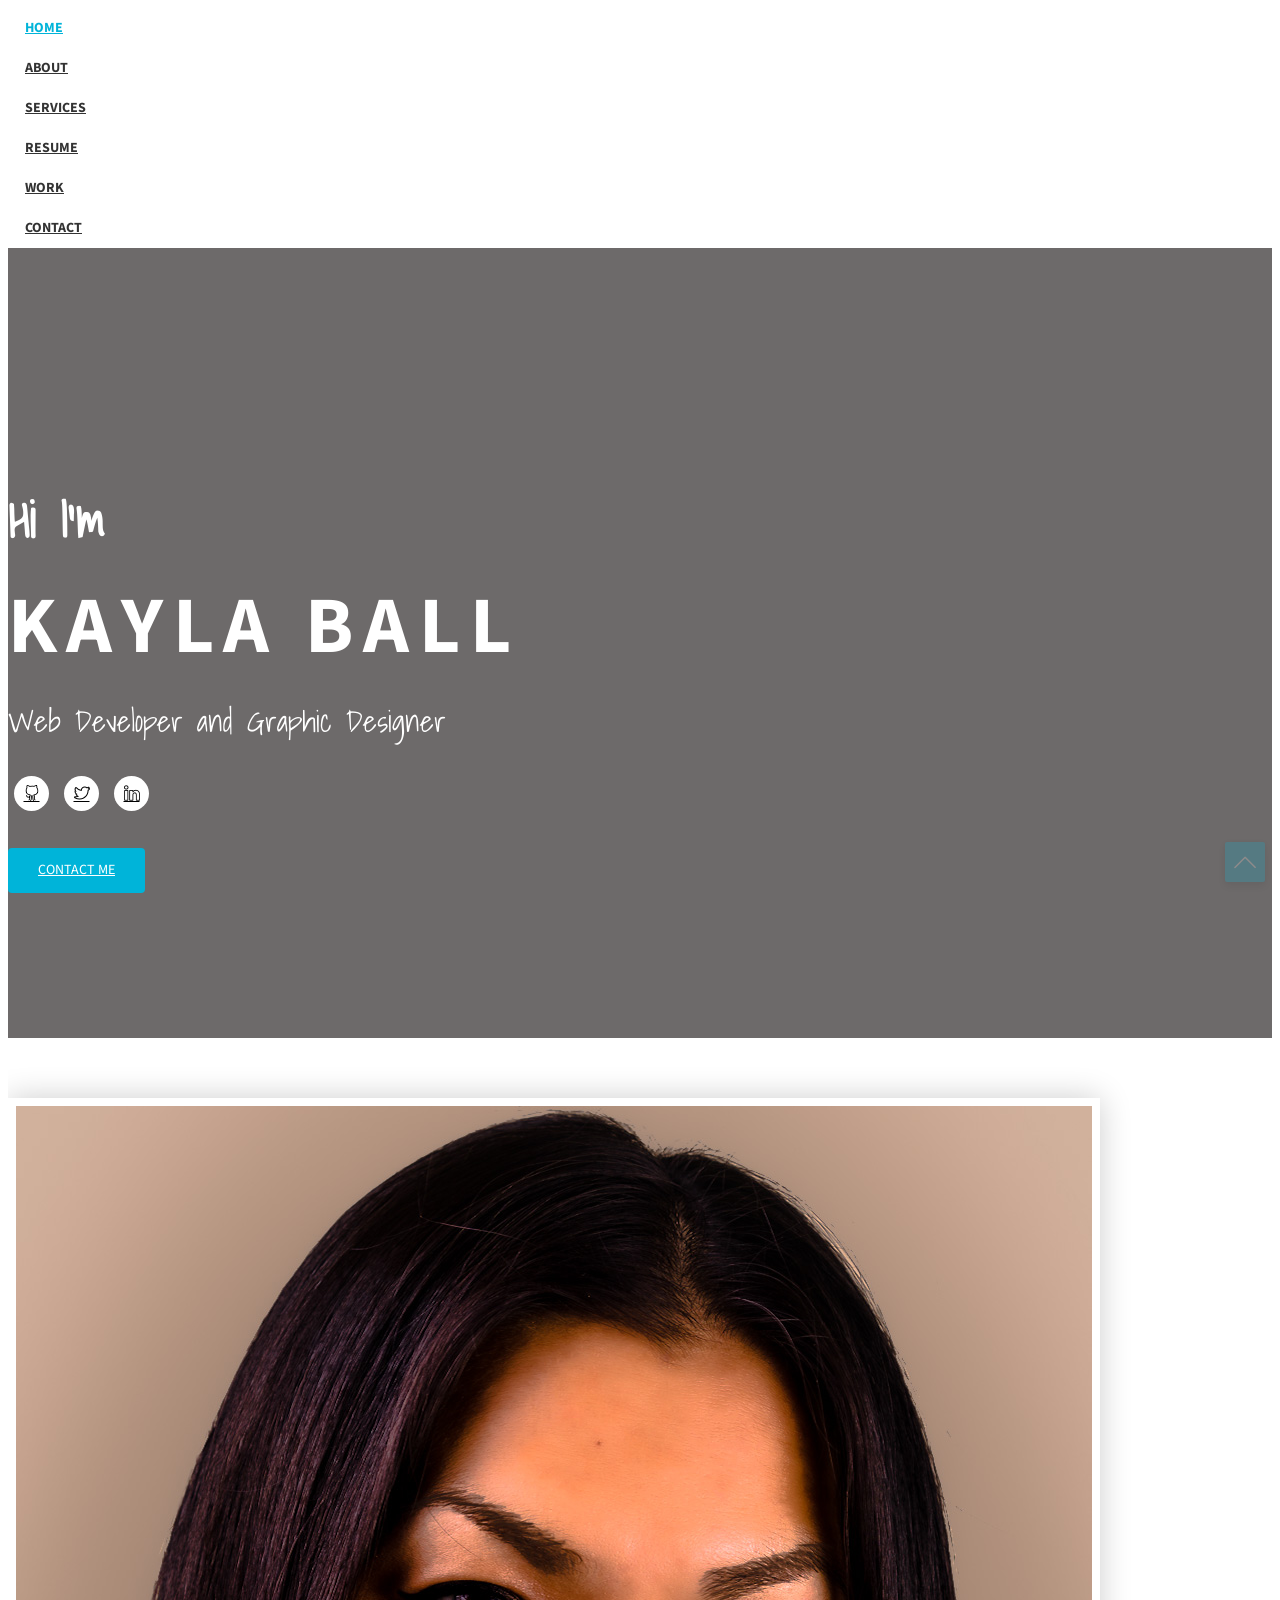
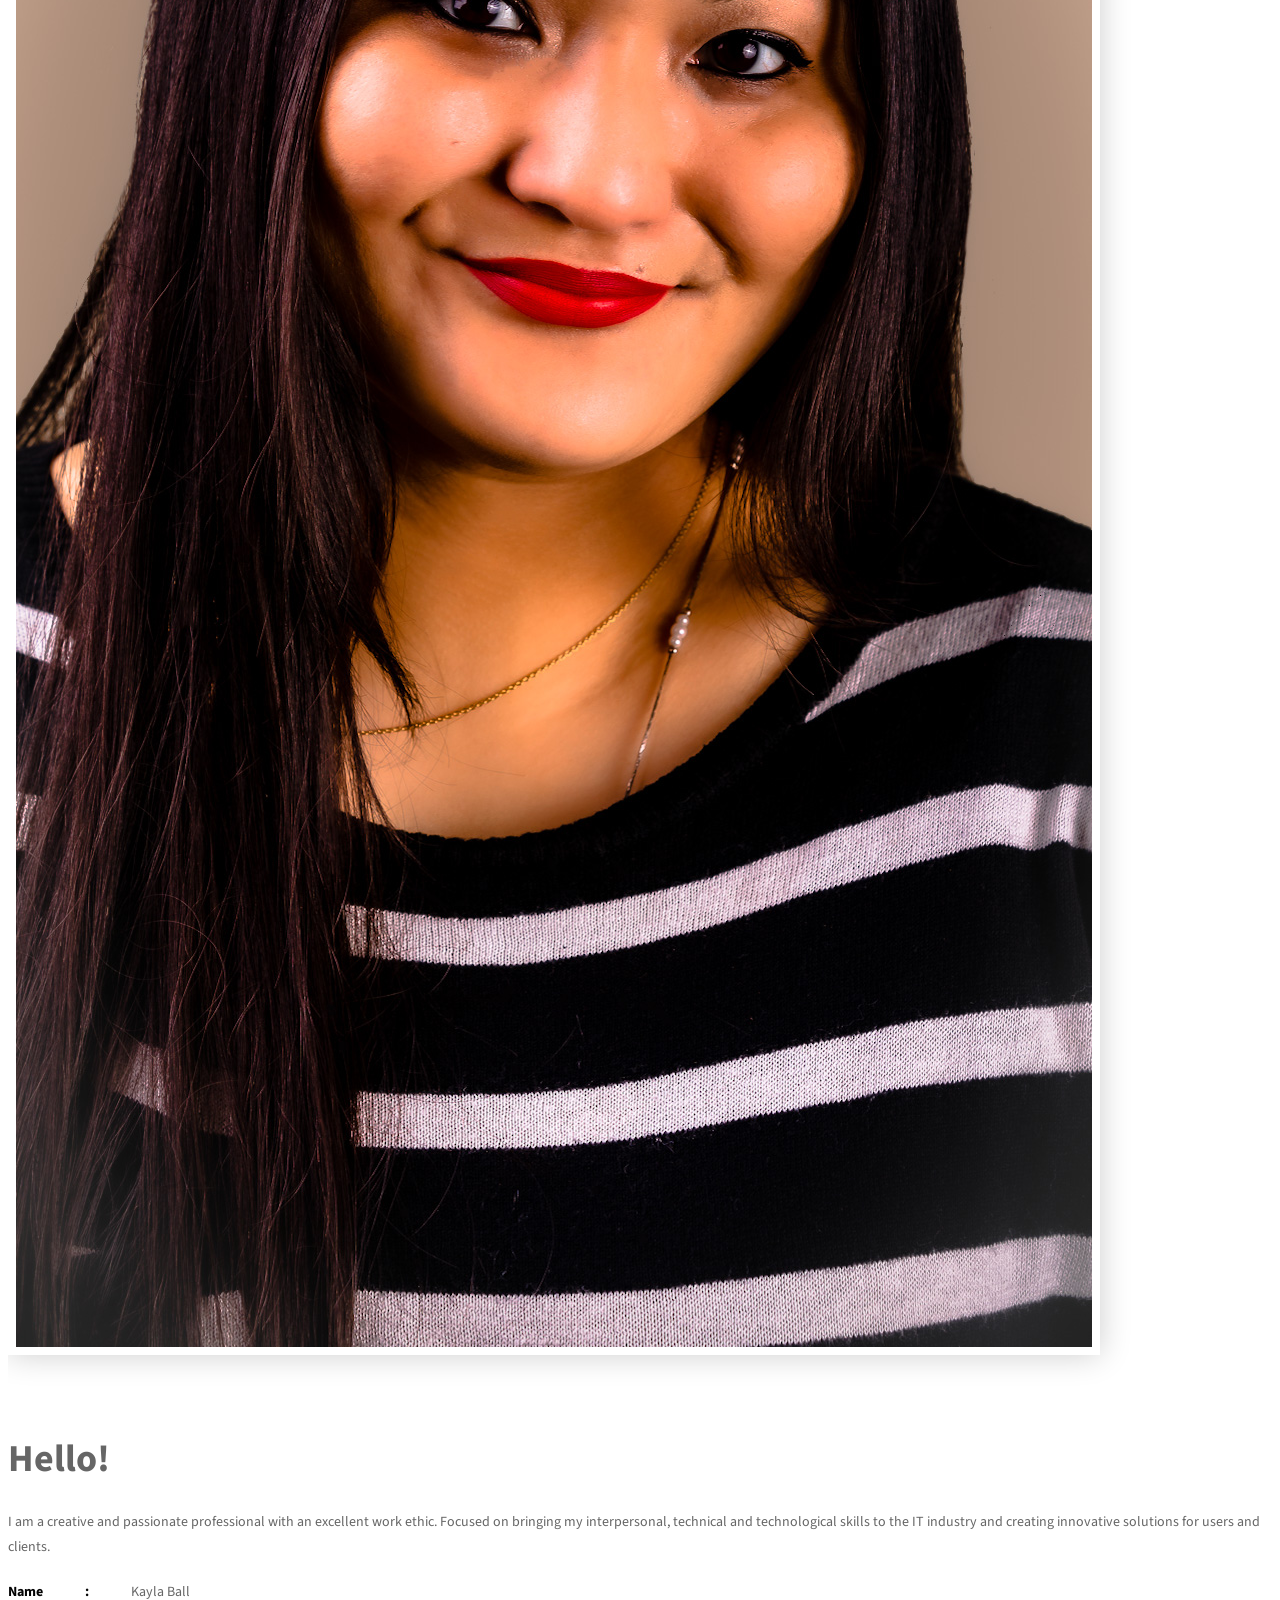
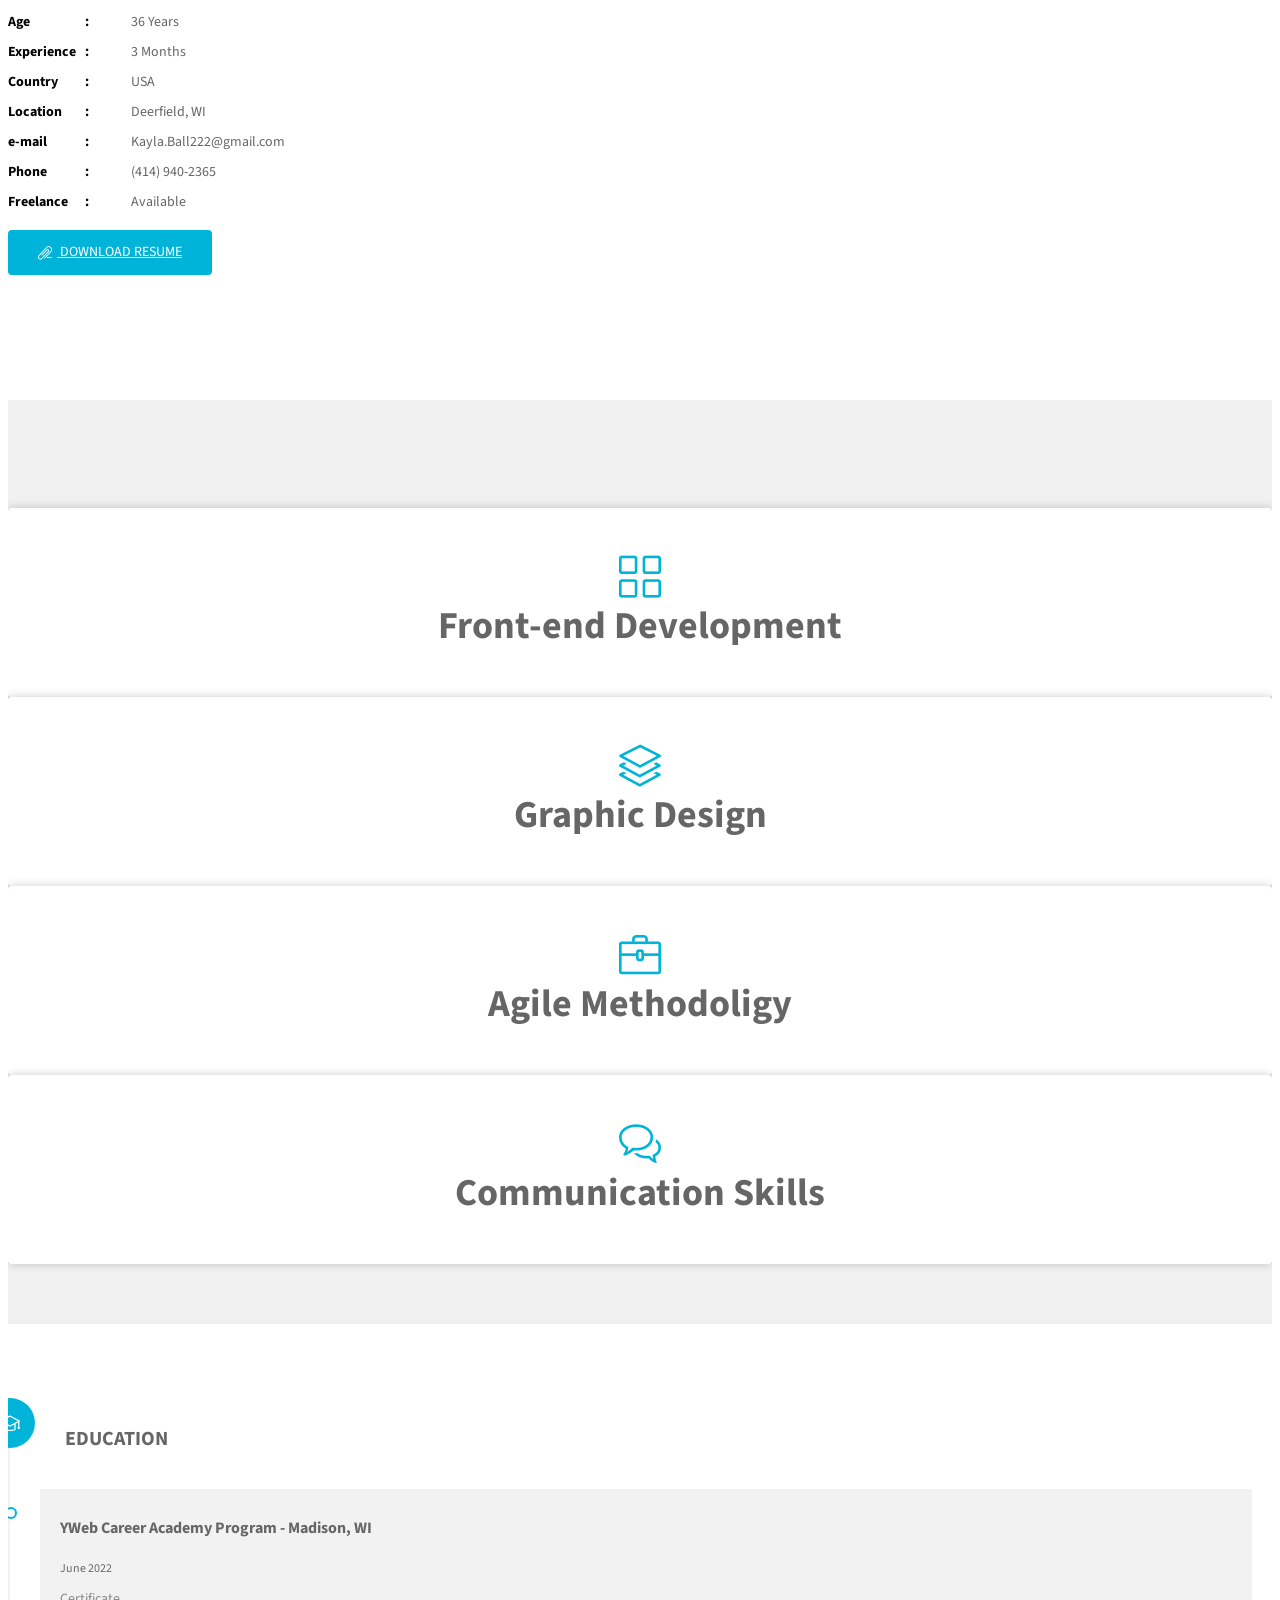
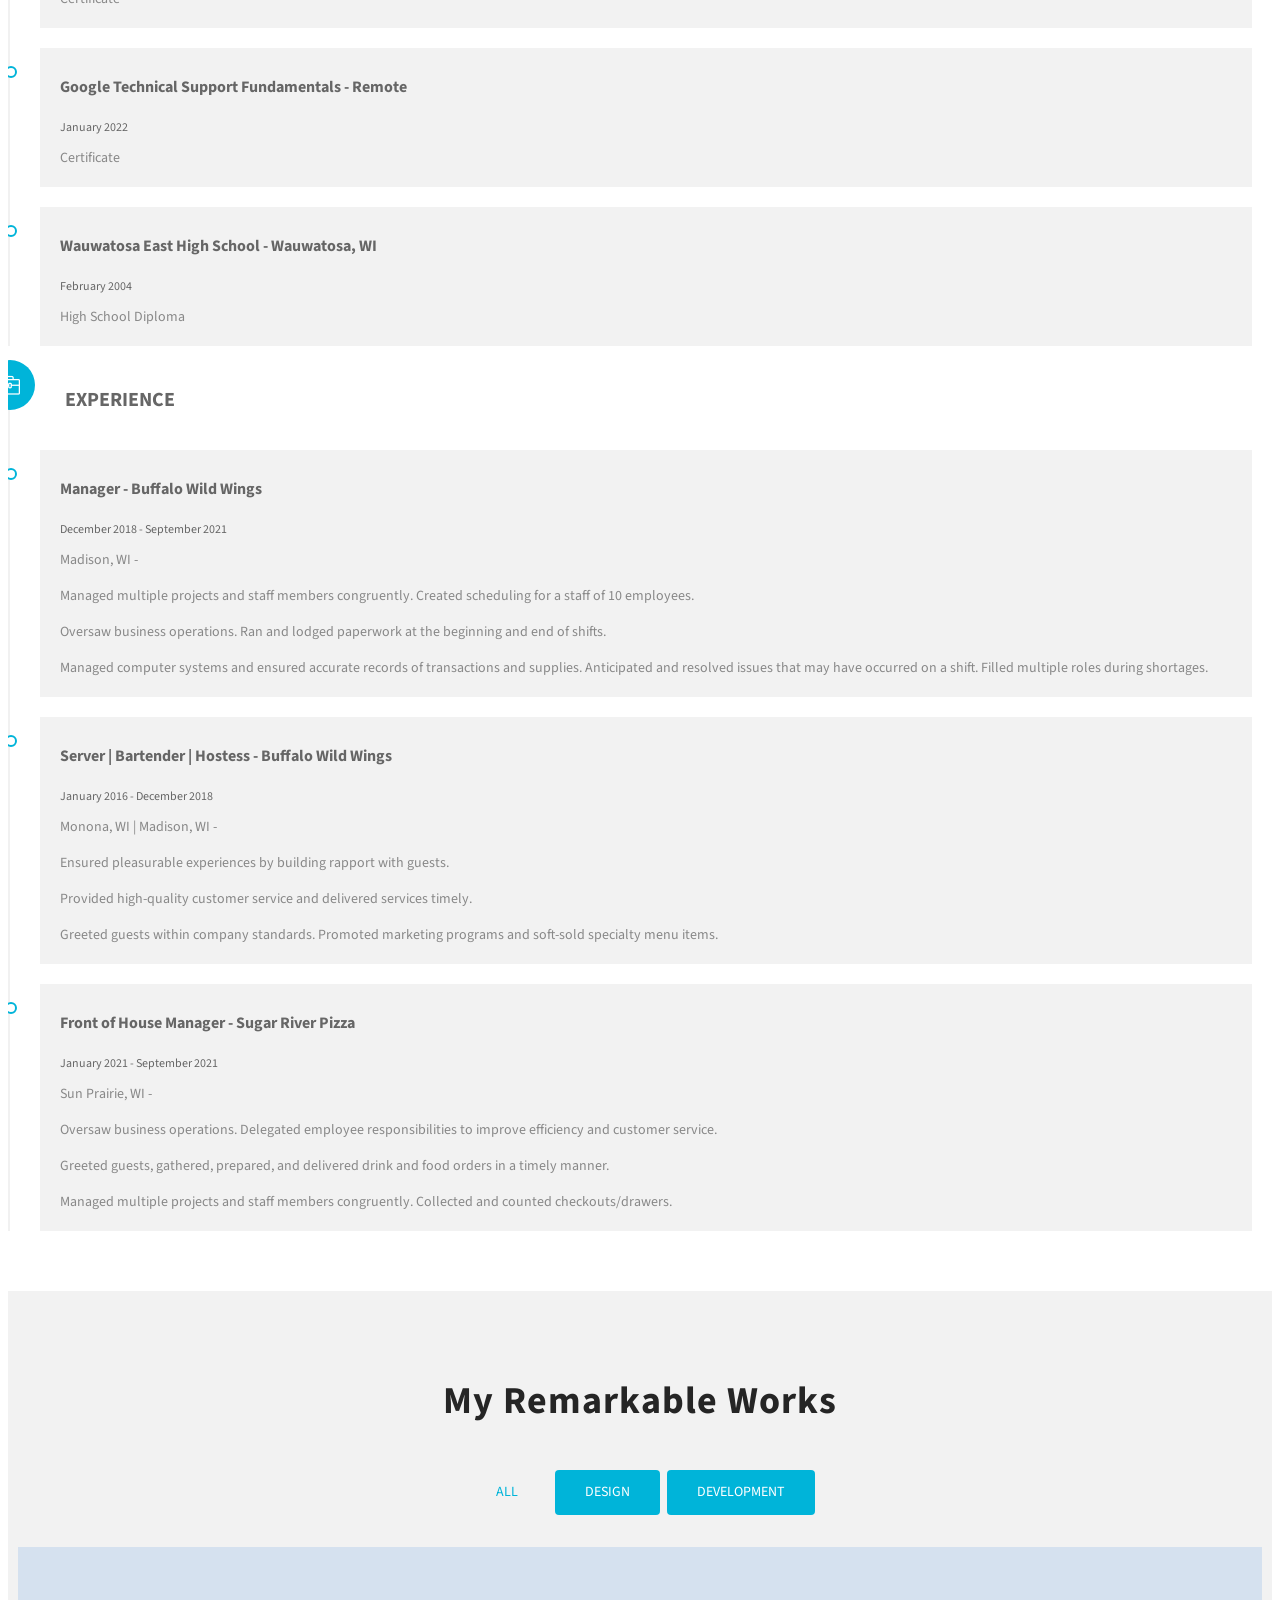
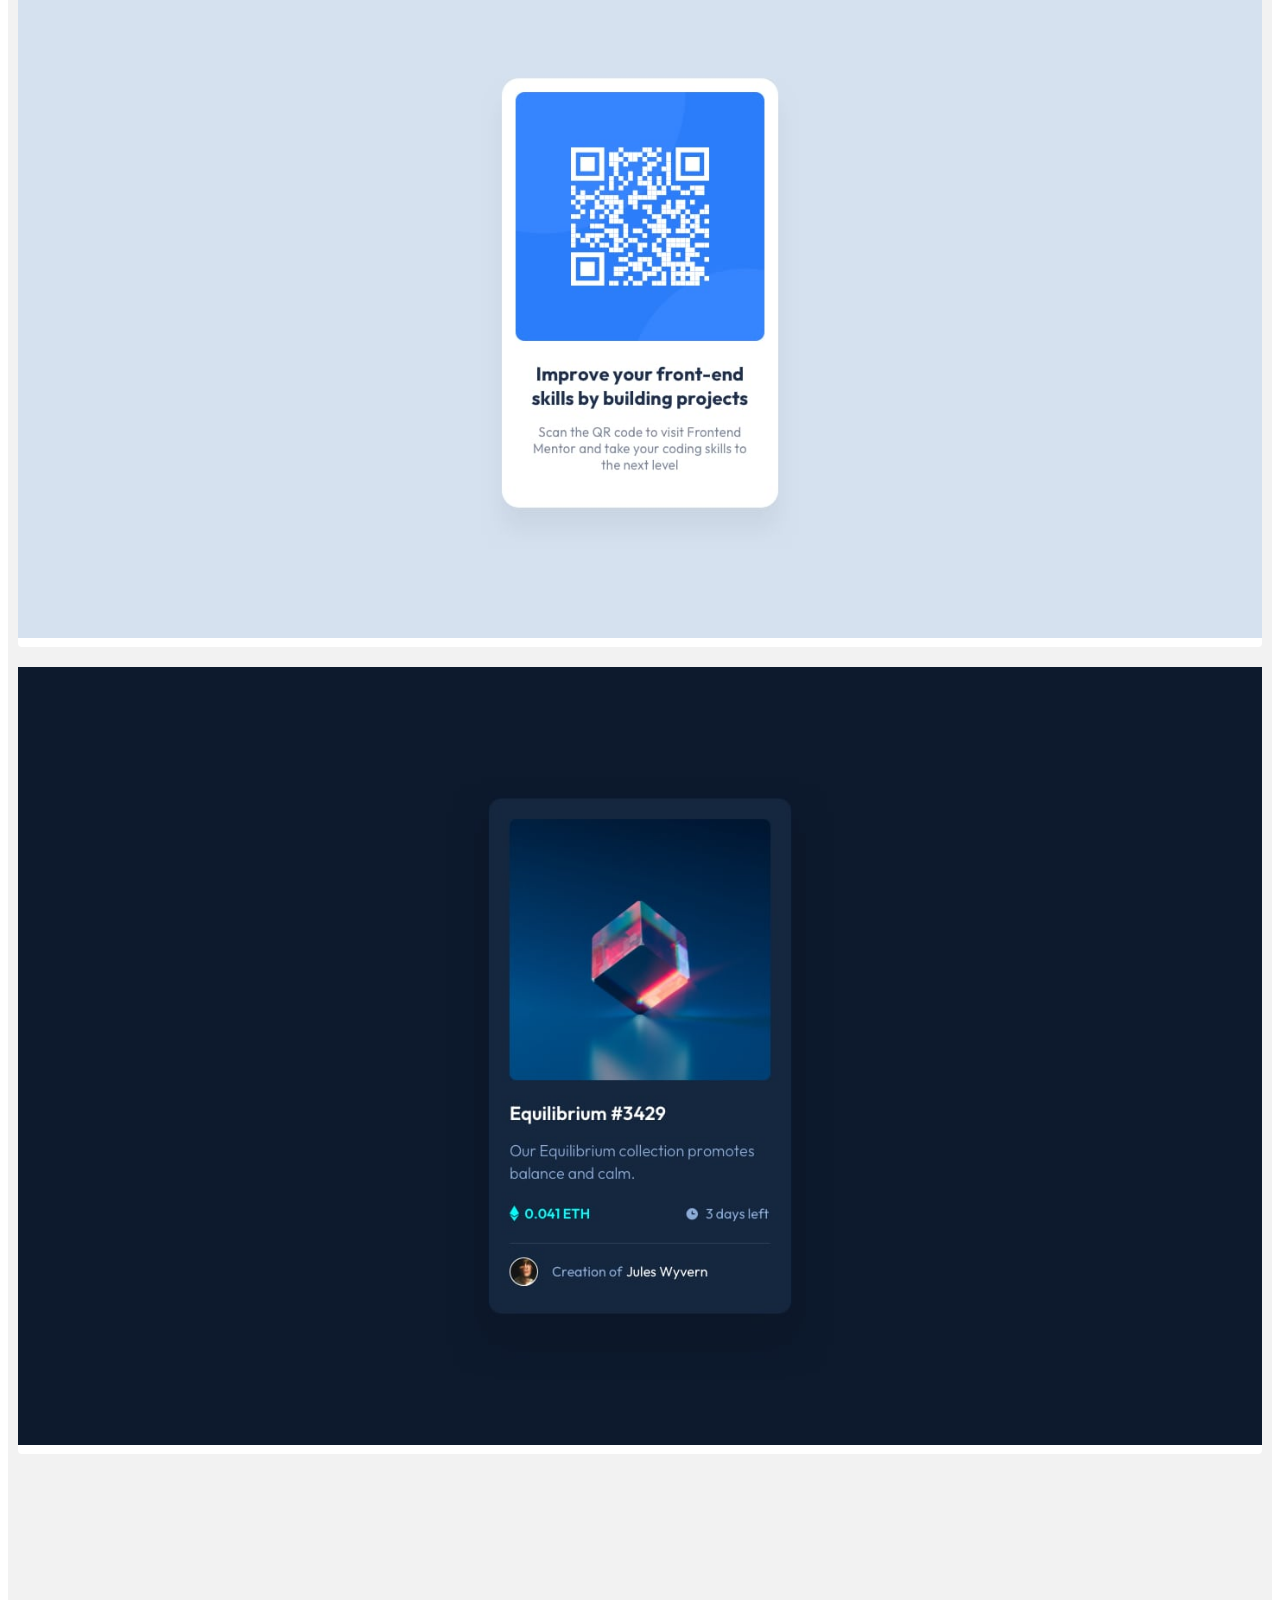
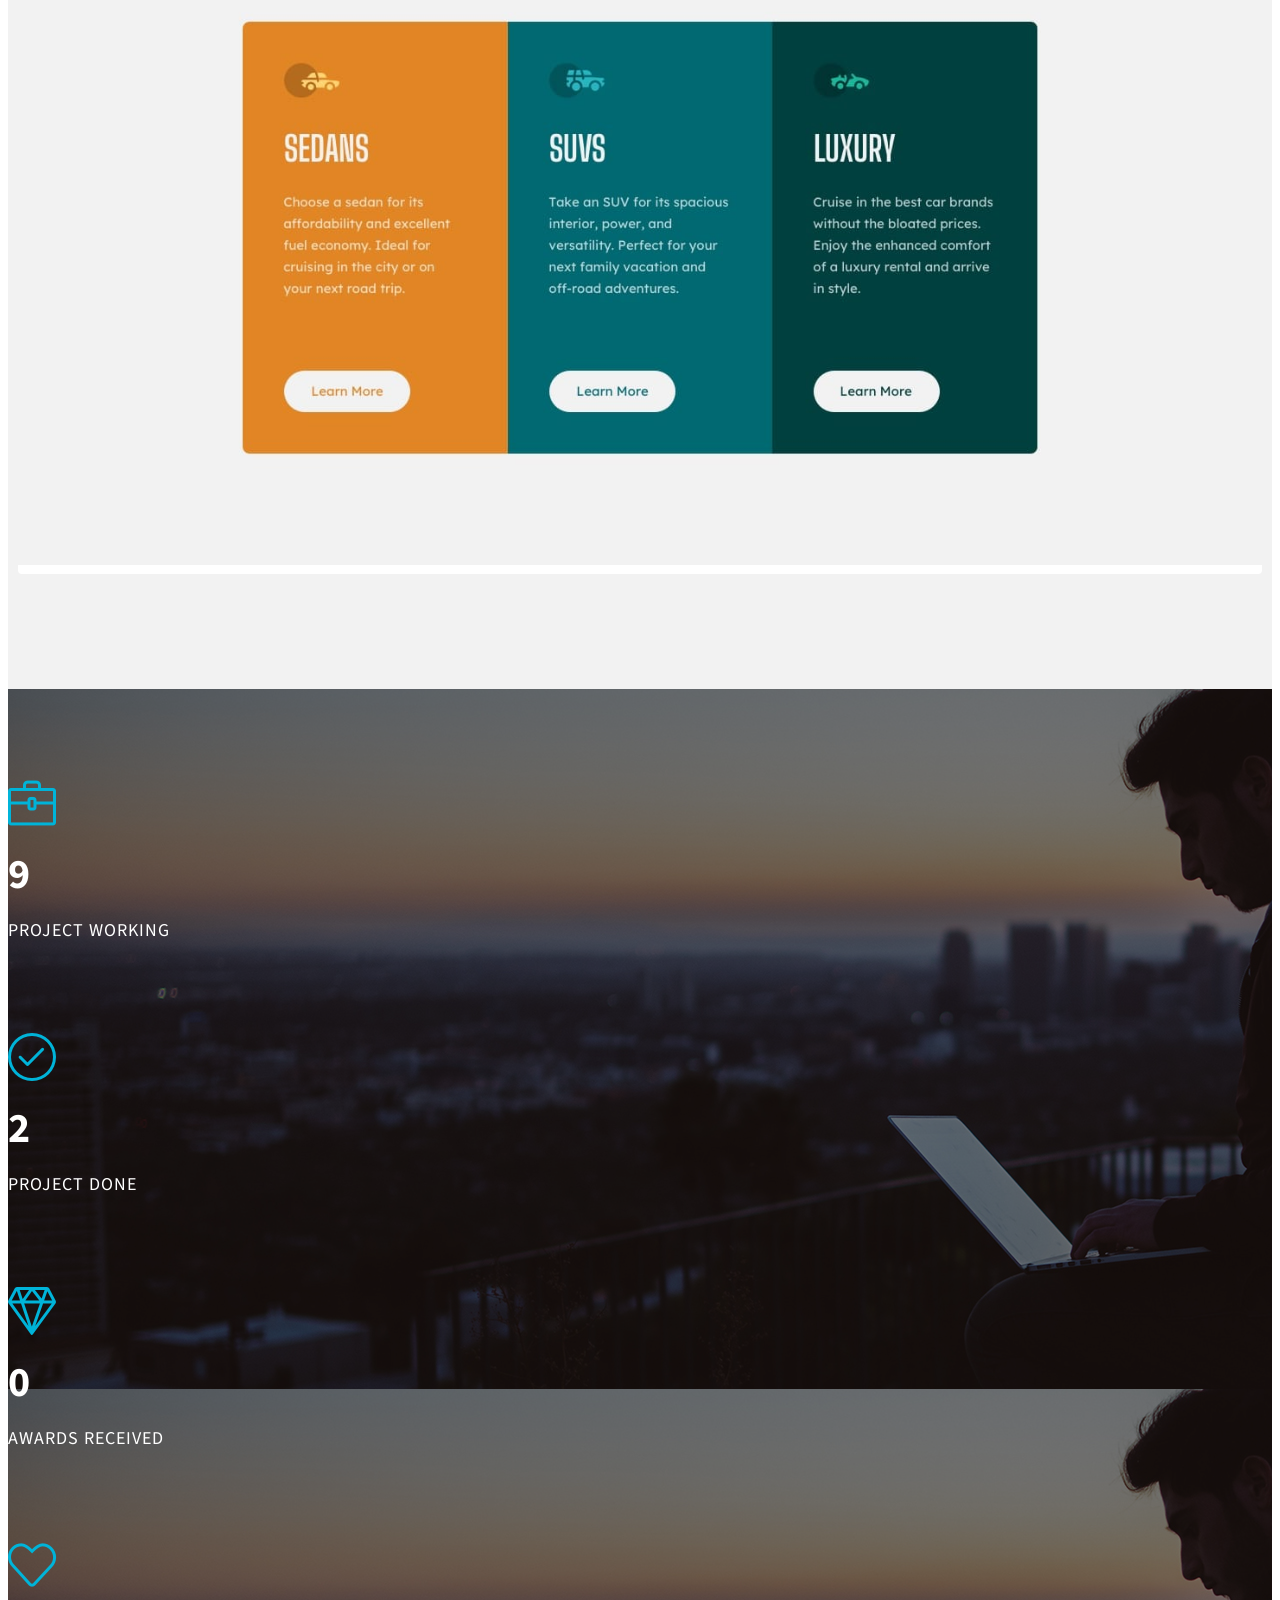
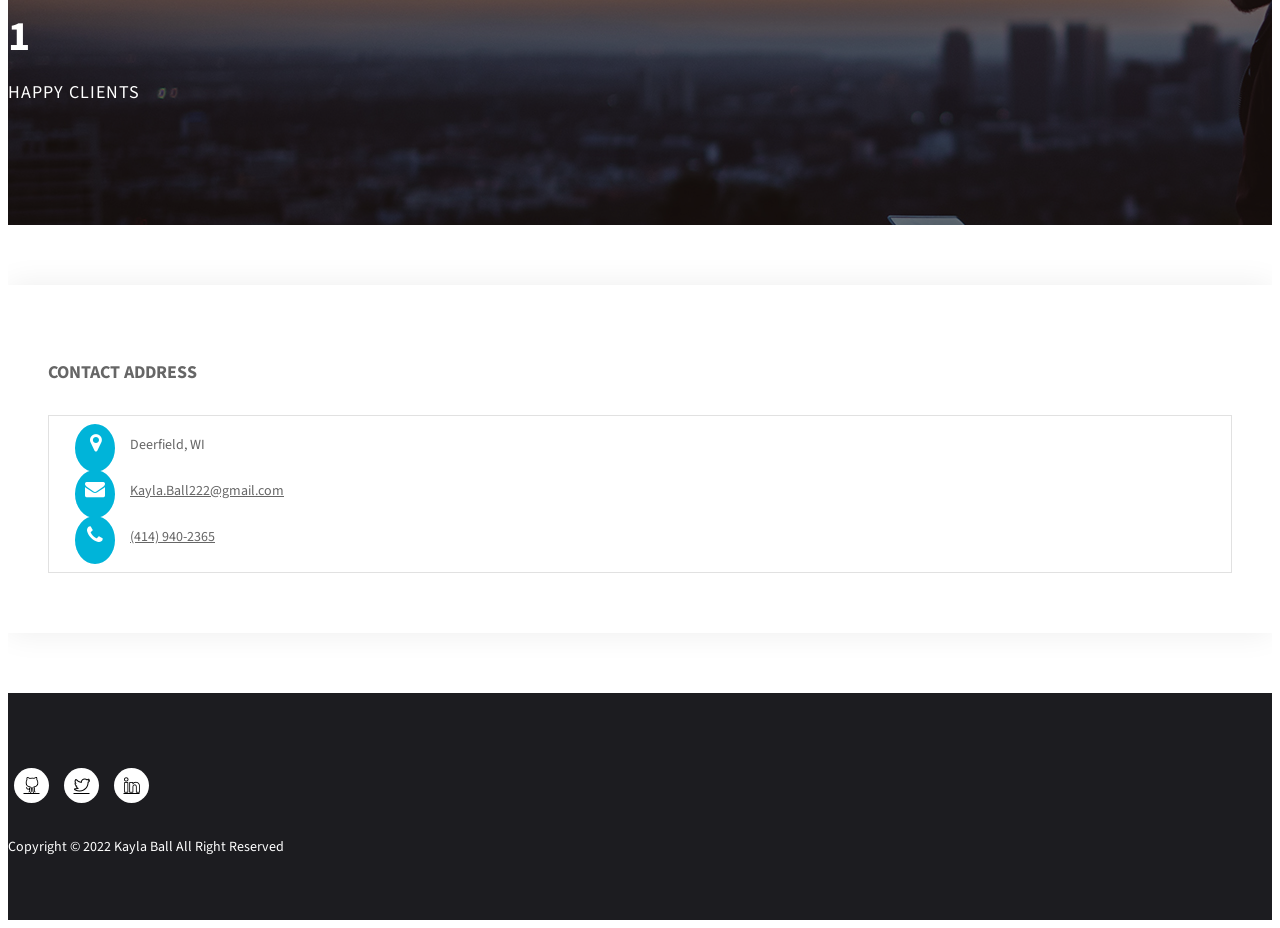
==== commit ae953bc6: "update removed the extra github icon" ====
--- a/index.html
+++ b/index.html
@@ -125,12 +125,6 @@
                                                 class="icon-social-twitter"></i></a>
                                 </li>
 
-                                <!-- fixme MAKE SURE TO FIND GITHUB ICON TO REPLACE ONE OOF THESE AND CONNECT ACCOUNT TO HERE -->
-                                <li>
-                                    <a class="github" href="#"><i class="icon-social-github"
-                                                target="_blank"></i></a>
-                                </li>
-                                </li>
                                 <li>
                                     <a class="linkedin" href="https://www.linkedin.com/in/kaybee22/" target="_blank"><i class="icon-social-linkedin"></i></a>
                                 </li>
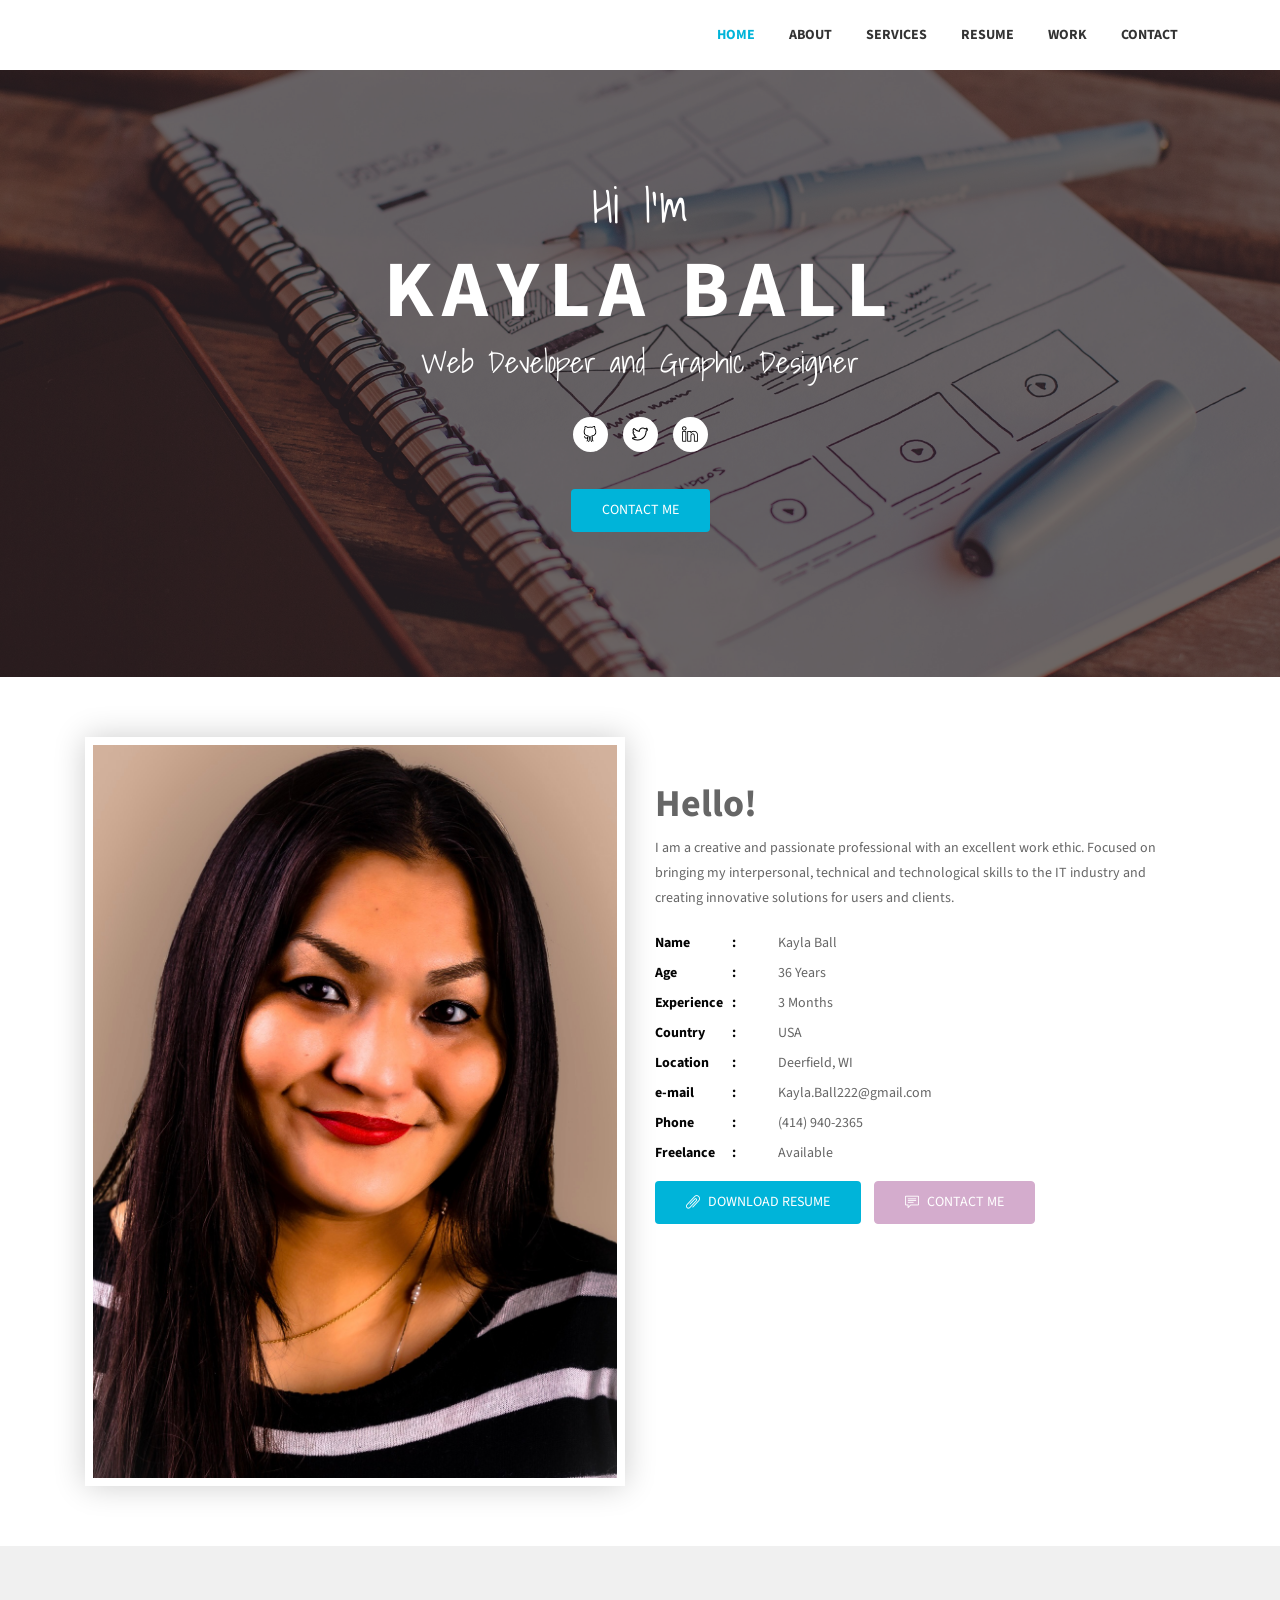
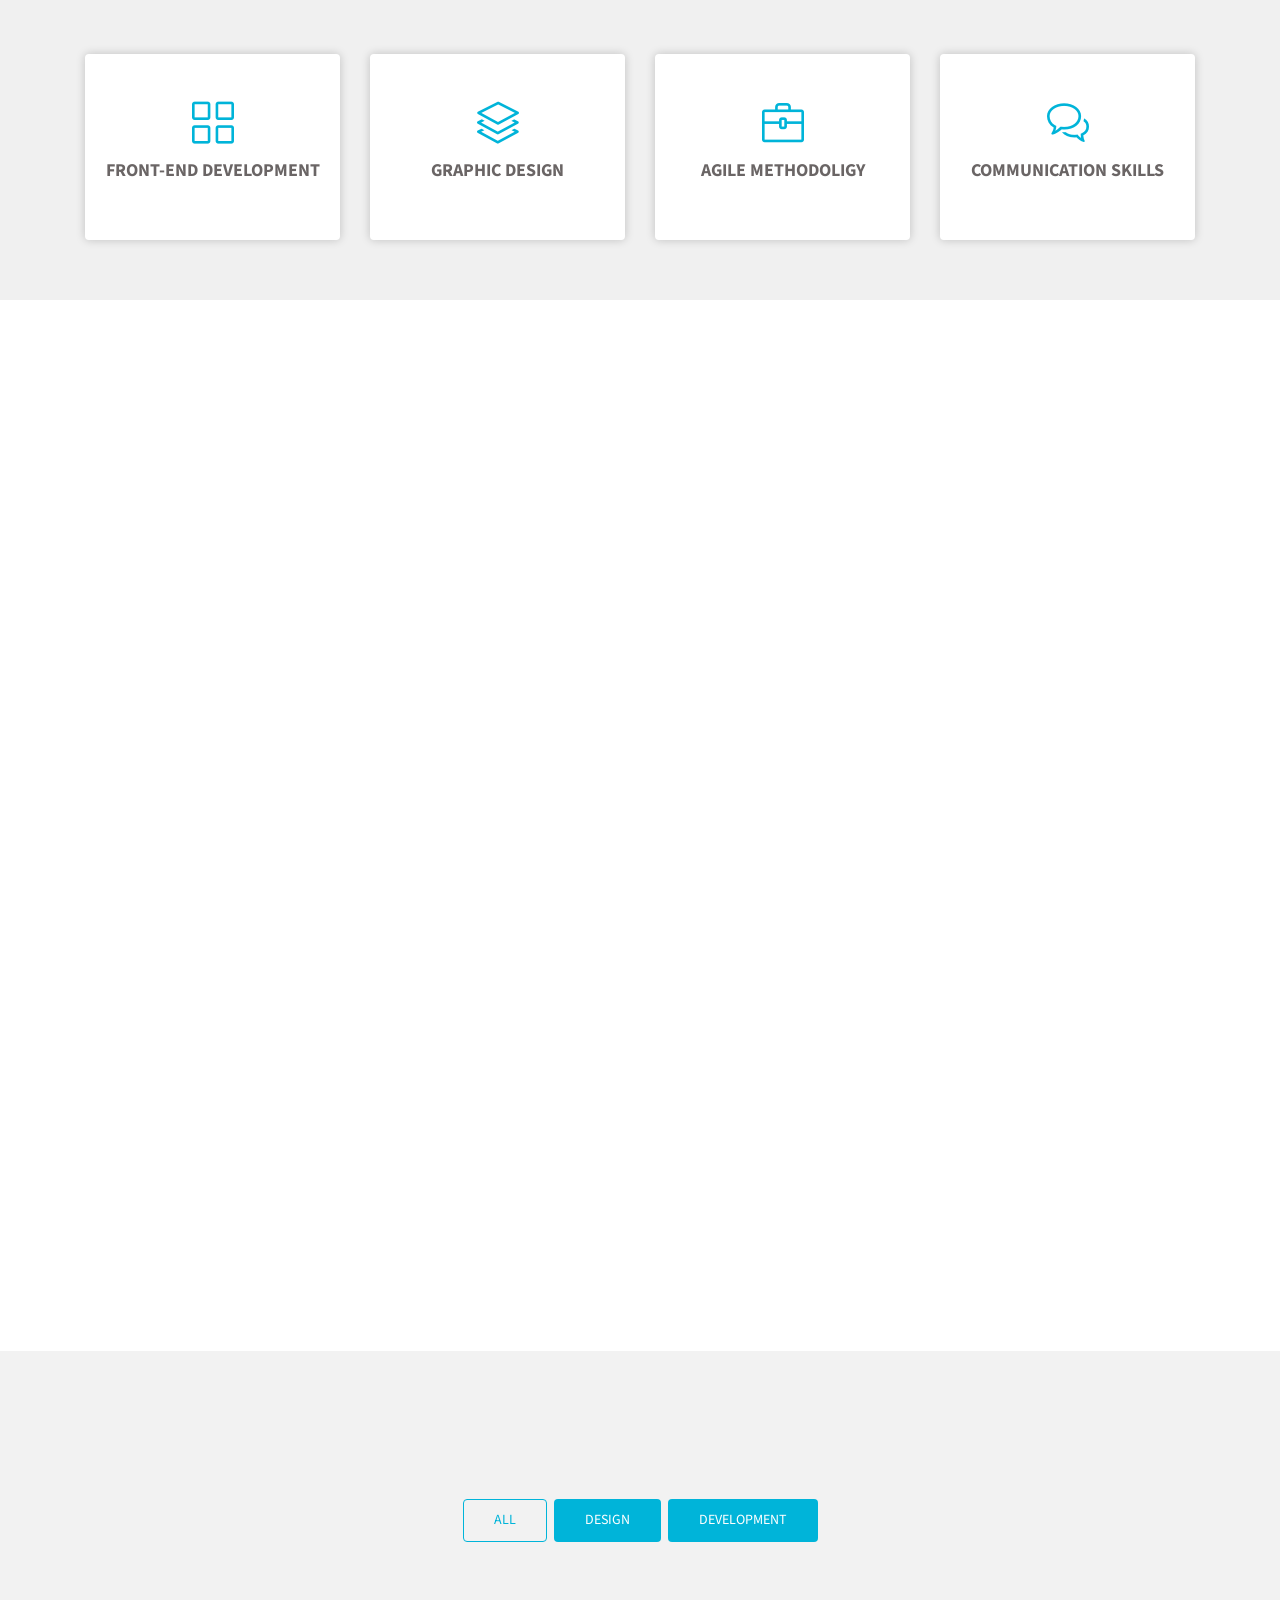
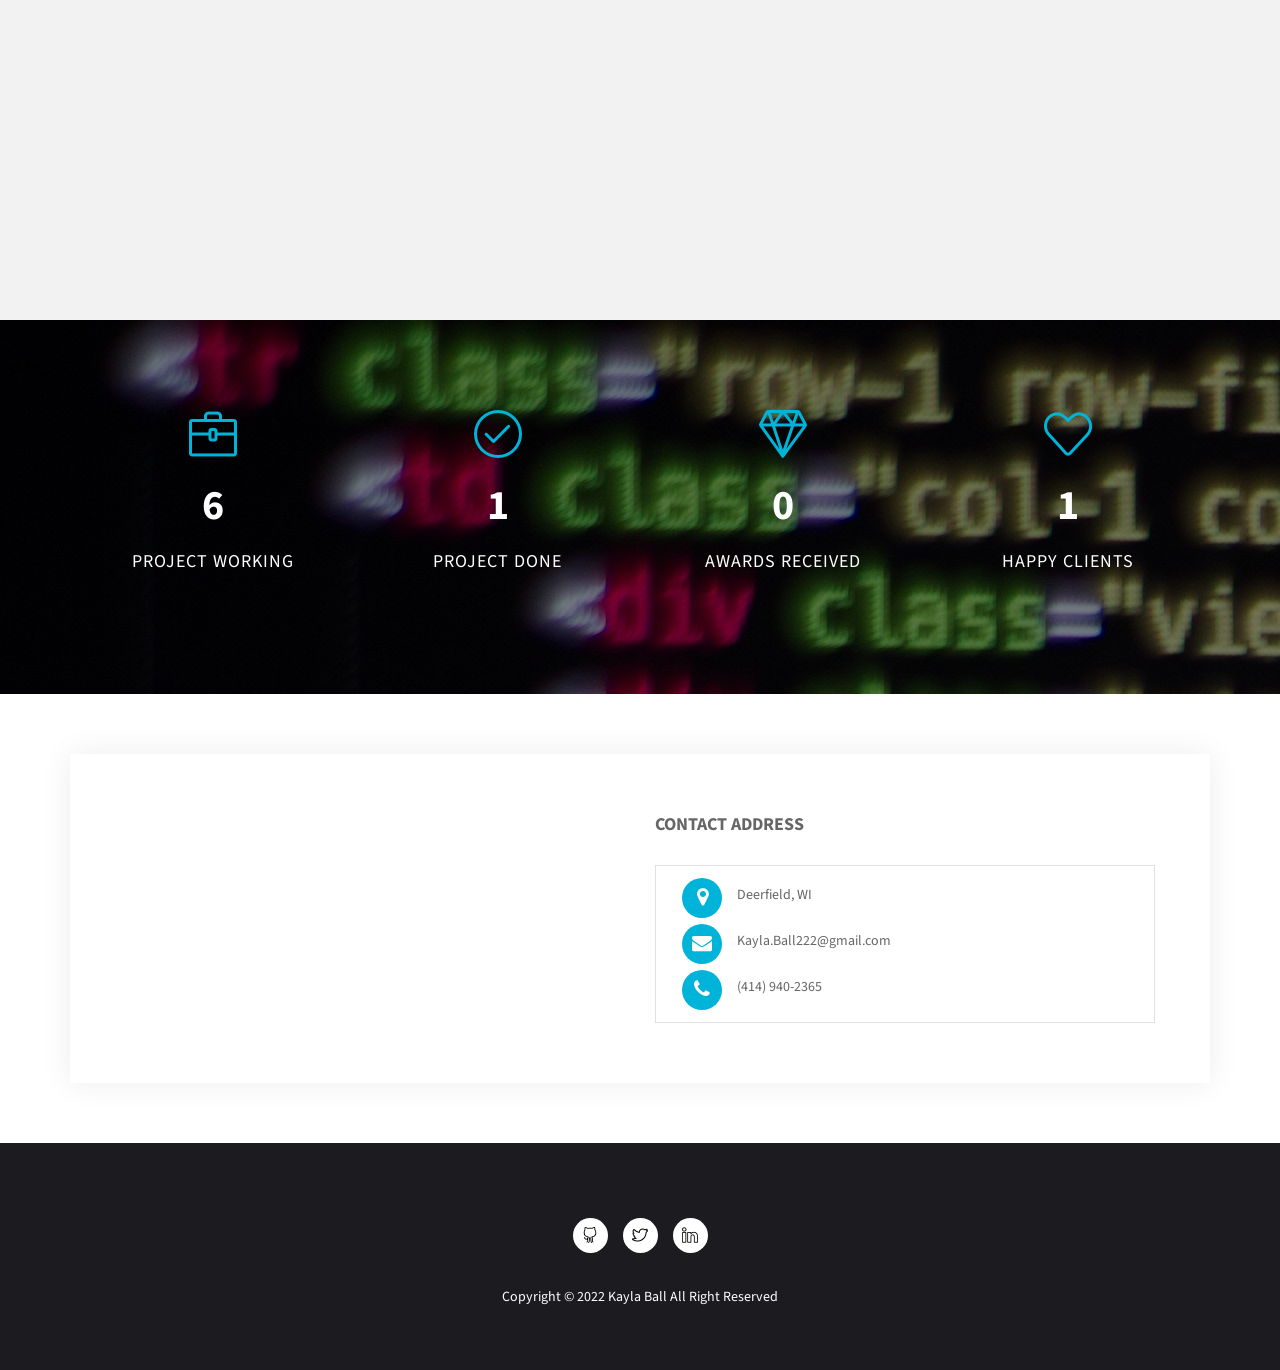
==== commit 32adddb3: ".." ====
--- a/index.html
+++ b/index.html
@@ -147,7 +147,7 @@
             <div class="row">
                 <div class="col-lg-6 col-md-6 col-sm-12 col-xs-12">
                     <div class="img-thumb wow fadeInLeft" data-wow-delay="0.3s">
-                        <img class="img-fluid" src="assets/img/about/me.jpeg" alt="Picture of Kayla Ball">
+                        <img class="img-fluid" src="assets/img/about/me.jpg" alt="Picture of Kayla Ball">
                     </div>
                 </div>
                 <div class="col-lg-6 col-md-6 col-sm-12 col-xs-12">
--- a/assets/css/main.css
+++ b/assets/css/main.css
@@ -153,8 +153,8 @@
 }
 
 .btn-danger:hover {
-    background-color: #f55262;
-    border-color: #f55262;
+    background-color: #9882c6;
+    border-color: #9882c6;
     box-shadow: 0 6px 22px rgba(0, 0, 0, 0.1);
     transition: all .2s ease-in-out;
     -moz-transition: all .2s ease-in-out;
@@ -222,11 +222,11 @@
 /* NOTE github */
 
 .social-icon li .github:hover {
-    background-color: #4f4ca7;
+    background-color: #810796;
 }
 
 .social-icon li .twitter:hover {
-    background: #4A9CEC;
+    background: #3bcbf6;
 }
 
 .social-icon li .linkedin:hover {
@@ -338,11 +338,8 @@
     bottom: 10px;
 }
 
-
-/* FIXME!!!!!! */
-
 .counter-section {
-    background: url(../img/background/bg-1.jpg);
+    background: url(../img/background/coding-screen.jpg);
     overflow: hidden;
     position: relative;
 }
@@ -722,7 +719,7 @@
 ========================================================================== */
 
 .hero-area-bg {
-    background: url(../img/hero-area.jpg) no-repeat;
+    background: url(../img/background/wireframe.jpg) no-repeat;
     background-size: cover;
 }
 
@@ -953,11 +950,9 @@
 .services-item .services-content h3 {
     margin-top: 10px;
     margin-bottom: 10px;
-}
-
-.services-item .services-content h3 a {
     text-transform: uppercase;
-    color: #666;
+    color: rgb(106, 101, 101);
+    font-size: 18px;
 }
 
 .services-item .services-content h3 a:hover {
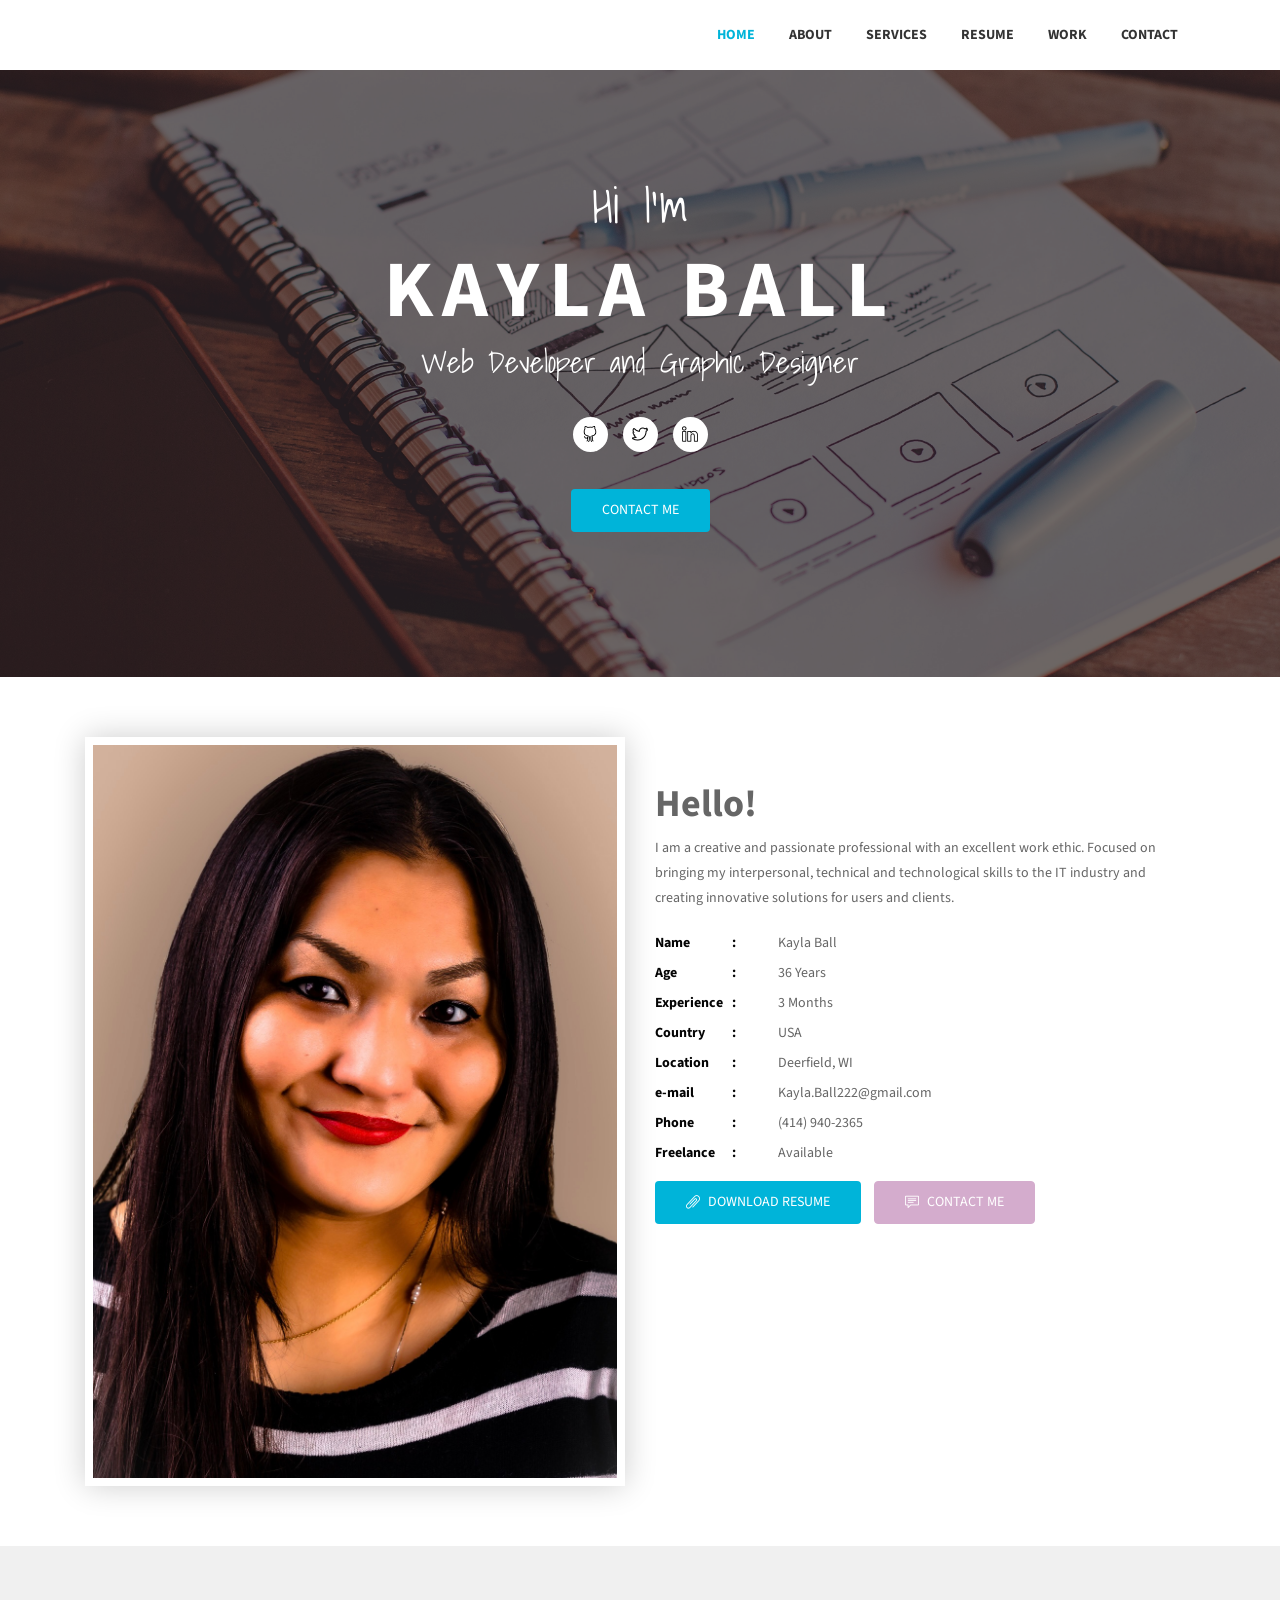
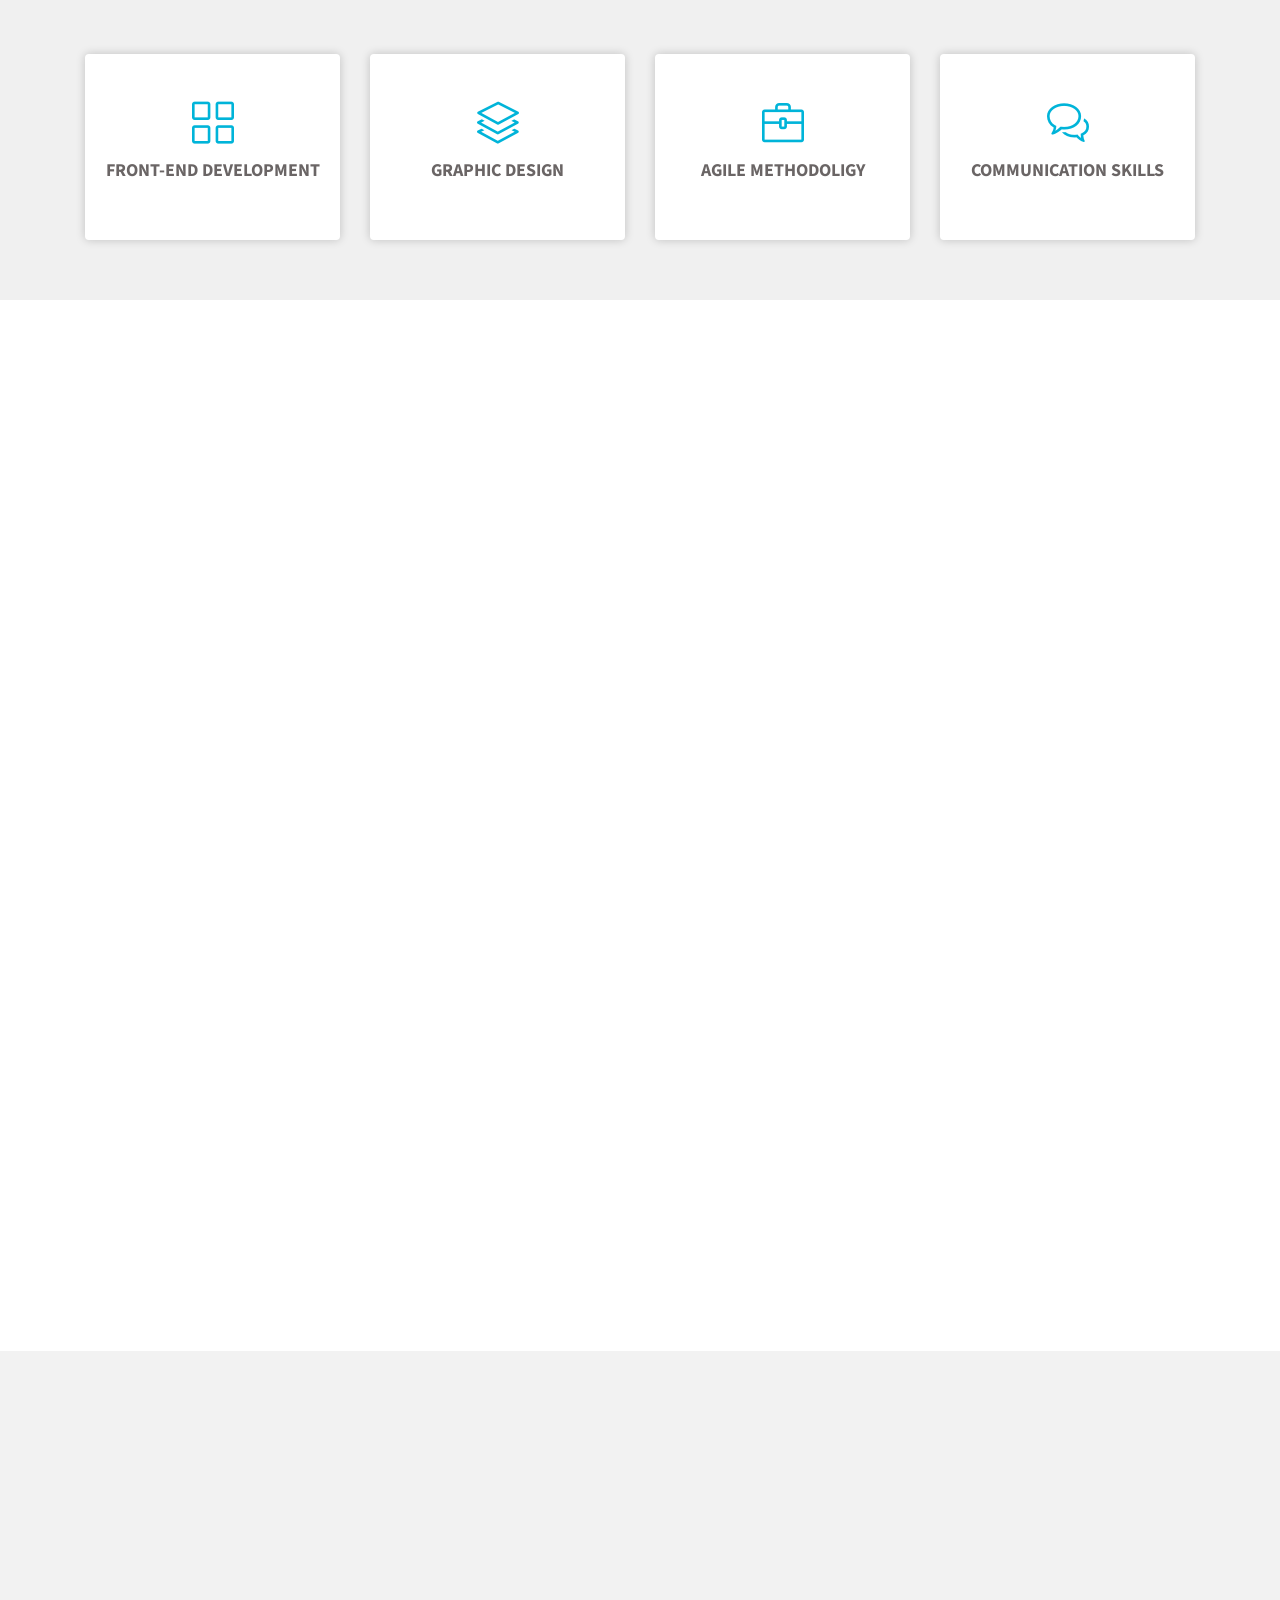
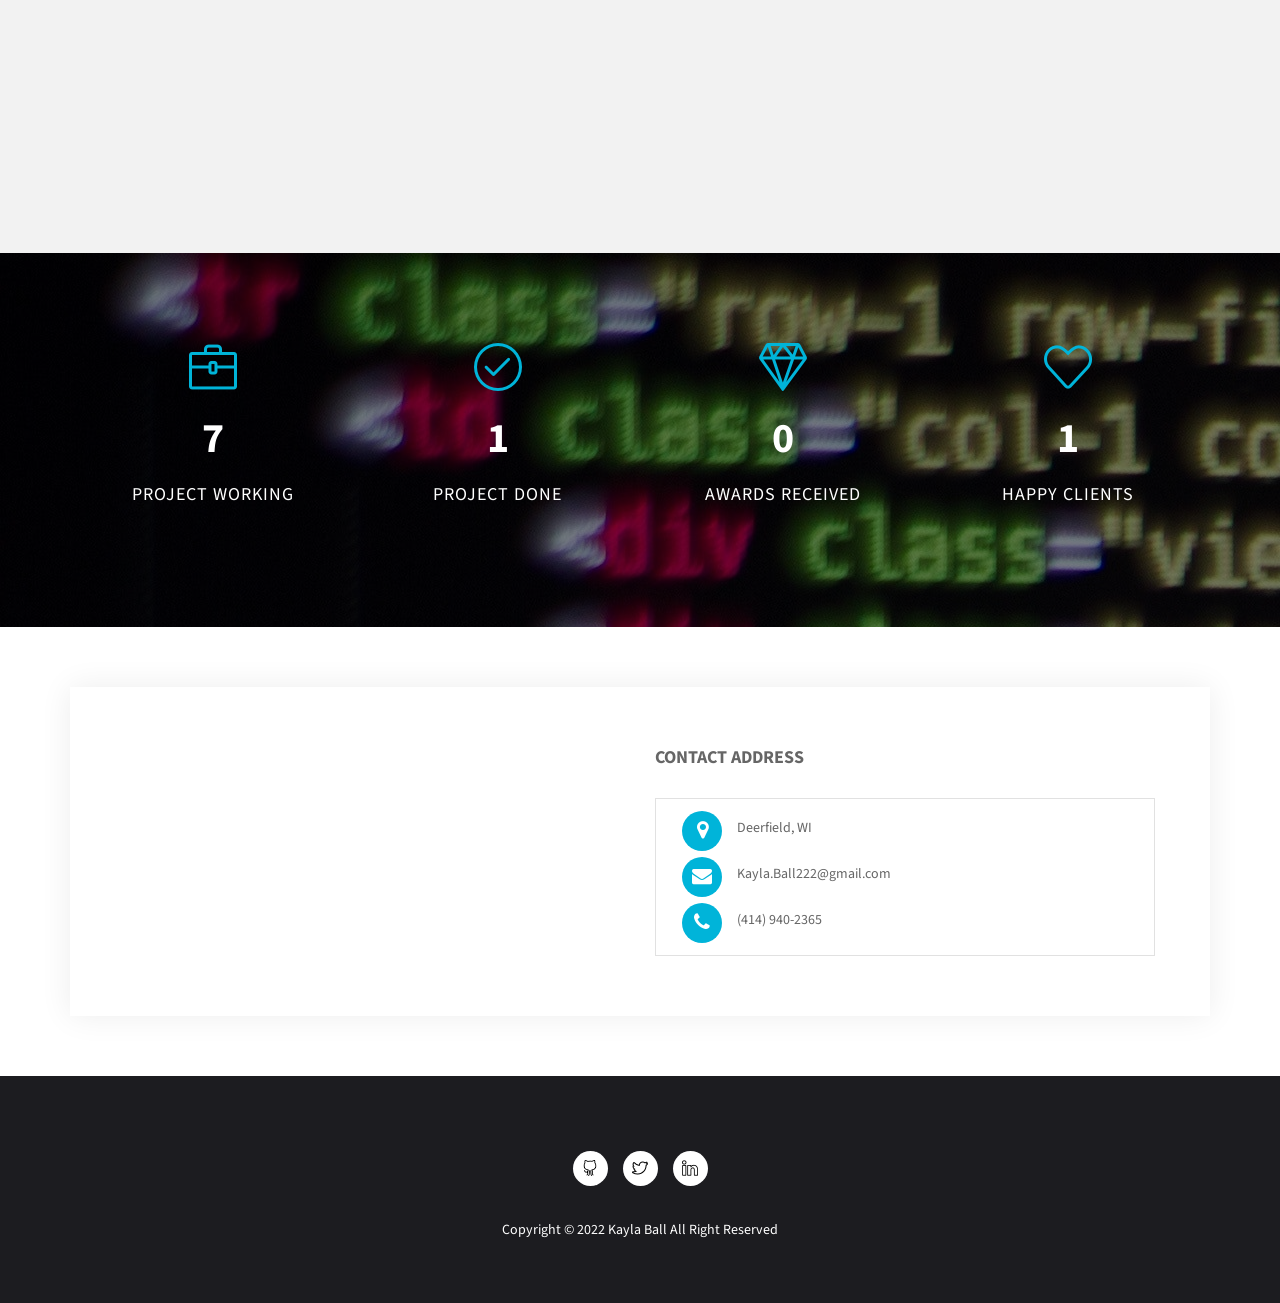
==== commit 03698376: "update trying to commit again" ====
--- a/index.html
+++ b/index.html
@@ -173,7 +173,8 @@
                                 </li>
                             </ul>
 
-                            <a href="nc-Resume.pdf" class="btn btn-common" download><i class="icon-paper-clip"></i>
+                            <a href="Kayla.Ball.resume.pdf" class="btn btn-common" download><i
+                                        class="icon-paper-clip"></i>
                                     Download Resume</a>
 
                             <!-- FIXME FIT THE CONTACT ME BUTTON COLOR -->
@@ -352,10 +353,10 @@
         <div class="container">
             <h2 class="section-title wow flipInX" data-wow-delay="0.4s">My Remarkable Works</h2>
             <div class="row">
-                <div class="col-md-12">
-                    <!-- fixme make a decision on if to keep the buttons below -->
-                    <!-- Portfolio Controller/Buttons -->
-                    <div class="controls text-center">
+                <!-- <div class="col-md-12"> -->
+                <!-- fixme make a decision on if to keep the buttons below -->
+                <!-- Portfolio Controller/Buttons -->
+                <!-- <div class="controls text-center">
                         <a class="filter active btn btn-common" data-filter="all">
                                 All
                             </a>
@@ -365,12 +366,12 @@
                         <a class="filter btn btn-common" data-filter=".development">
                                 Development
                             </a>
-                        <!-- <a class="filter btn btn-common" data-filter=".print">
+                        <a class="filter btn btn-common" data-filter=".print">
                                 Print
-                            </a> -->
-                    </div>
-                    <!-- Portfolio Controller/Buttons Ends-->
-                </div>
+                            </a>
+                    </div> -->
+                <!-- Portfolio Controller/Buttons Ends-->
+                <!-- </div> -->
 
                 <!-- Portfolio Recent Projects -->
                 <div id="portfolio" class="row wow fadeInDown" data-wow-delay="0.4s">
@@ -490,7 +491,7 @@
         <!-- Container Ends -->
     </section>
     <!-- Portfolio Section Ends -->
-    <!-- FIXME!!!! -->
+
     <!-- Counter Area Start-->
     <section class="counter-section section-padding">
         <div class="container">
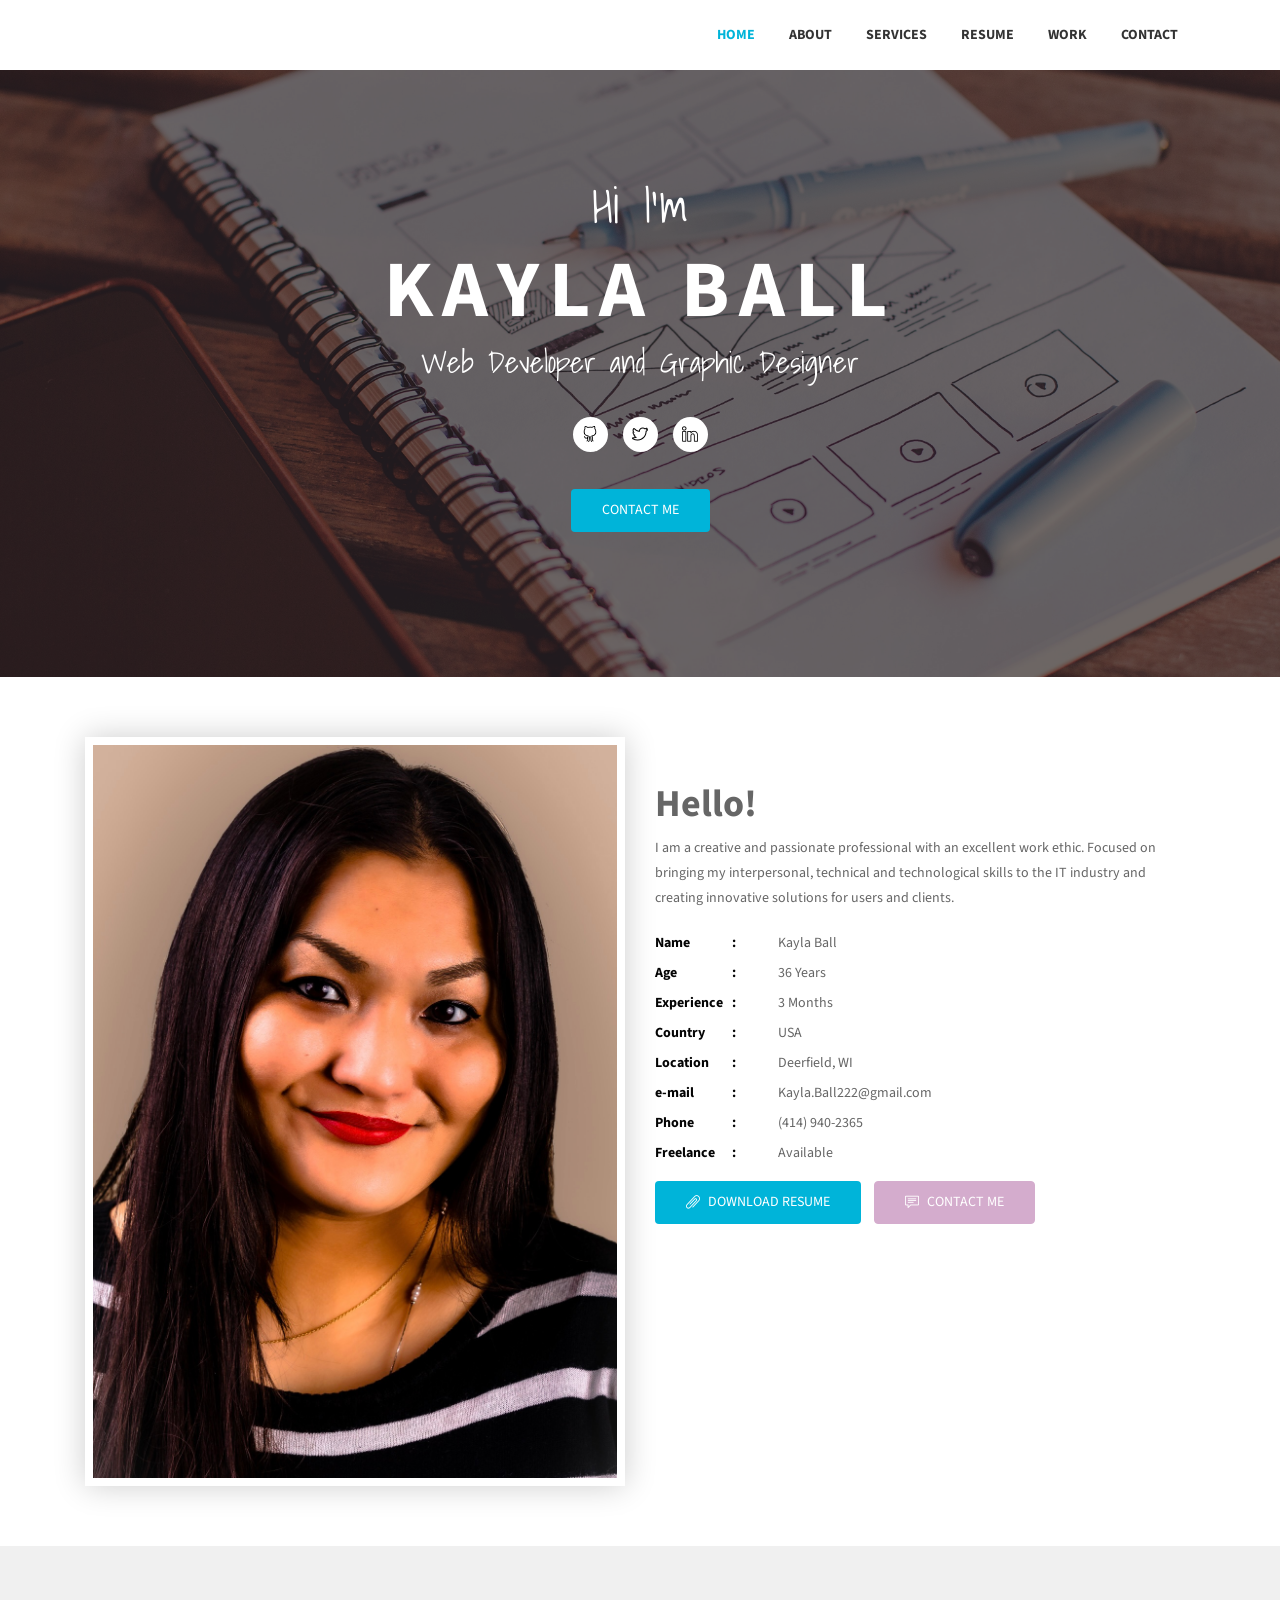
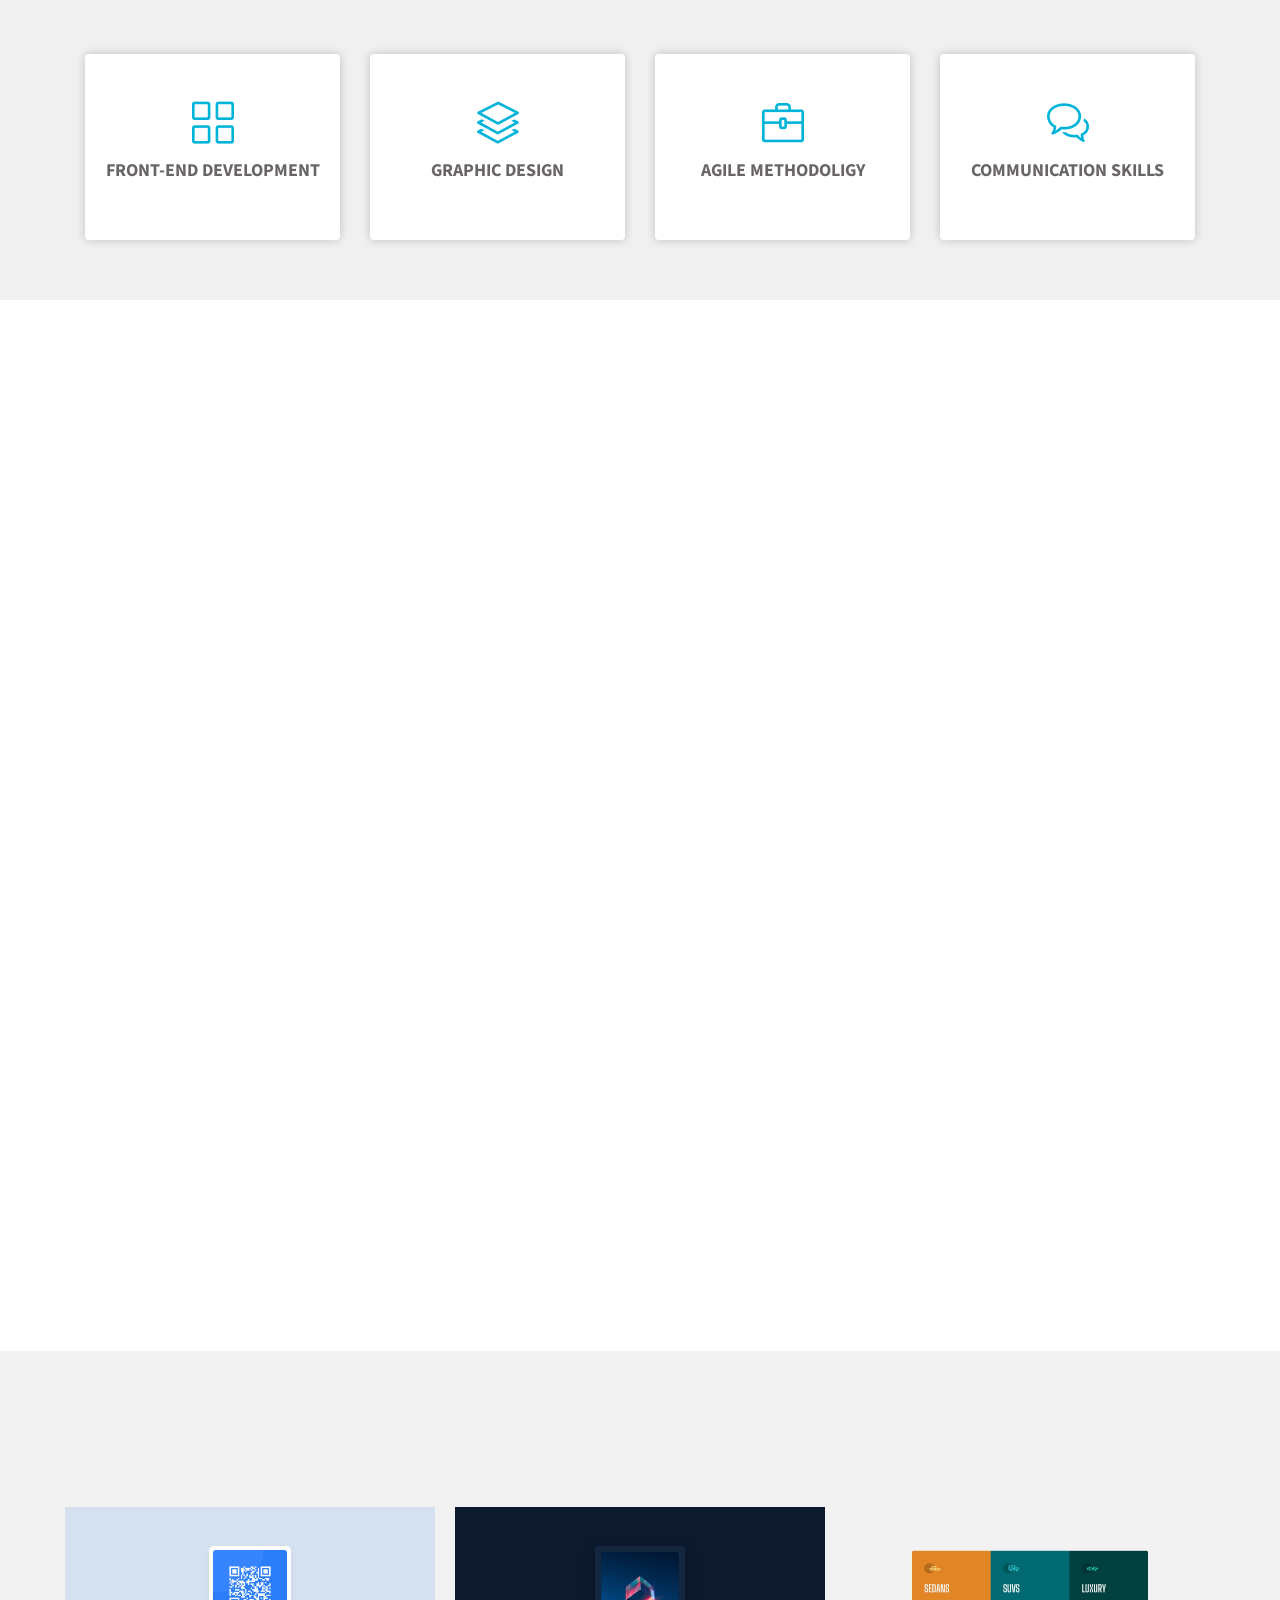
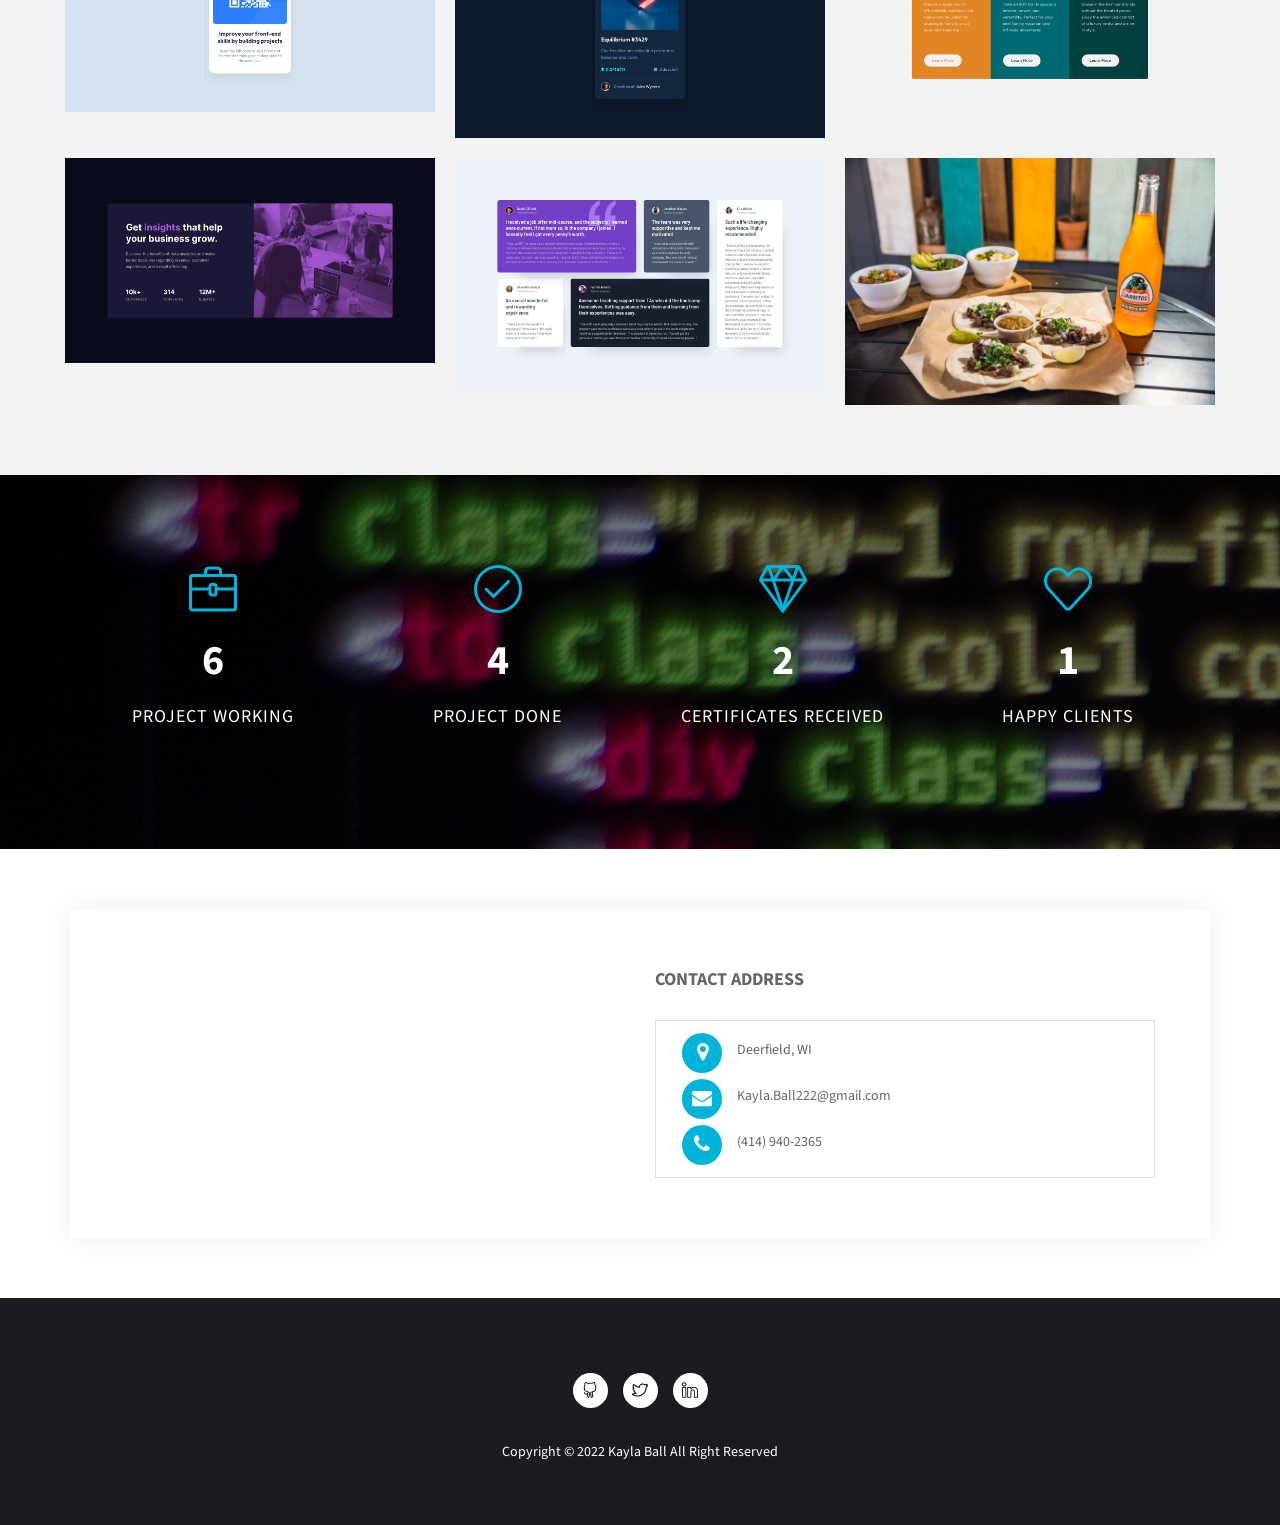
==== commit d7c4a2d0: "added gallery photos updated counters. added images to gallery folder and to html." ====
--- a/index.html
+++ b/index.html
@@ -385,9 +385,9 @@
                                         <a class="lightbox preview" href="assets/img/gallery/qr-code.jpg">
                                             <i class="icon-eye"></i>
                                         </a>
-                                        <a class="link" href="#">
+                                        <!-- <a class="link" href="#">
                                             <i class="icon-link"></i>
-                                        </a>
+                                        </a> -->
                                     </div>
                                 </div>
                             </div>
@@ -402,9 +402,9 @@
                                         <a class="lightbox preview" href="assets/img/gallery/nft.jpg">
                                             <i class="icon-eye"></i>
                                         </a>
-                                        <a class="link" href="#">
+                                        <!-- <a class="link" href="#">
                                             <i class="icon-link"></i>
-                                        </a>
+                                        </a> -->
                                     </div>
                                 </div>
                             </div>
@@ -420,9 +420,9 @@
                                         <a class="lightbox preview" href="assets/img/gallery/3-column.jpg">
                                             <i class="icon-eye"></i>
                                         </a>
-                                        <a class="link" href="#">
+                                        <!-- <a class="link" href="#">
                                             <i class="icon-link"></i>
-                                        </a>
+                                        </a> -->
                                     </div>
                                 </div>
                             </div>
@@ -431,16 +431,14 @@
                     <div class="col-sm-6 col-md-4 col-lg-4 col-xl-4 mix development design">
                         <div class="portfolio-item">
                             <div class="shot-item">
-                                <!-- FIXME -->
-                                <img src="assets/img/gallery/img-4.jpg" alt="" />
+                                <img src="assets/img/gallery/purple.jpg" alt="" />
                                 <div class="overlay">
                                     <div class="icons">
-                                        <!-- FIXME -->
-                                        <a class="lightbox preview" href="assets/img/gallery/img-4.jpg">
+                                        <a class="lightbox preview" href="assets/img/gallery/purple.jpg">
                                             <i class="icon-eye"></i>
                                         </a>
-                                        <a class="link" href="#">
-                                            <i class="icon-link"></i>
+                                        <!-- <a class="link" href="#">
+                                            <i class="icon-link"></i> -->
                                         </a>
                                     </div>
                                 </div>
@@ -450,16 +448,14 @@
                     <div class="col-sm-6 col-md-4 col-lg-4 col-xl-4 mix development">
                         <div class="portfolio-item">
                             <div class="shot-item">
-                                <!-- FIXME -->
-                                <img src="assets/img/gallery/img-5.jpg" alt="" />
+                                <img src="assets/img/gallery/testimonials.jpg" alt="" />
                                 <div class="overlay">
                                     <div class="icons">
-                                        <!-- FIXME -->
-                                        <a class="lightbox preview" href="assets/img/gallery/img-5.jpg">
+                                        <a class="lightbox preview" href="assets/img/gallery/testimonials.jpg">
                                             <i class="icon-eye"></i>
                                         </a>
-                                        <a class="link" href="#">
-                                            <i class="icon-link"></i>
+                                        <!-- <a class="link" href="#">
+                                            <i class="icon-link"></i> -->
                                         </a>
                                     </div>
                                 </div>
@@ -469,17 +465,15 @@
                     <div class="col-sm-6 col-md-4 col-lg-4 col-xl-4 mix print design">
                         <div class="portfolio-item">
                             <div class="shot-item">
-                                <!-- FIXME -->
-                                <img src="assets/img/gallery/img-6.jpg" alt="" />
+                                <img src="assets/img/gallery/tnd.png" alt="" />
                                 <div class="overlay">
                                     <div class="icons">
-                                        <!-- FIXME -->
-                                        <a class="lightbox preview" href="assets/img/gallery/img-6.jpg">
+                                        <a class="lightbox preview" href="assets/img/gallery/tnd.png">
                                             <i class="icon-eye"></i>
                                         </a>
-                                        <a class="link" href="#">
+                                        <!-- <a class="link" href="#">
                                             <i class="icon-link"></i>
-                                        </a>
+                                        </a> -->
                                     </div>
                                 </div>
                             </div>
@@ -508,7 +502,7 @@
                 <div class="col-md-3 col-sm-6 work-counter-widget text-center">
                     <div class="counter wow fadeInDown" data-wow-delay="0.6s">
                         <div class="icon"><i class="icon-check"></i></div>
-                        <div class="counterUp">3</div>
+                        <div class="counterUp">8</div>
                         <p>Project Done</p>
                     </div>
                 </div>
@@ -516,15 +510,15 @@
                 <div class="col-md-3 col-sm-6 work-counter-widget text-center">
                     <div class="counter wow fadeInDown" data-wow-delay="0.9s">
                         <div class="icon"><i class="icon-diamond"></i></div>
-                        <div class="counterUp">0</div>
-                        <p>Awards Received</p>
+                        <div class="counterUp">4</div>
+                        <p>Certificates Received</p>
                     </div>
                 </div>
                 <!-- Counter Item -->
                 <div class="col-md-3 col-sm-6 work-counter-widget text-center">
                     <div class="counter wow fadeInDown" data-wow-delay="1.2s">
                         <div class="icon"><i class="icon-heart"></i></div>
-                        <div class="counterUp">2</div>
+                        <div class="counterUp">3</div>
                         <p>Happy Clients</p>
                     </div>
                 </div>
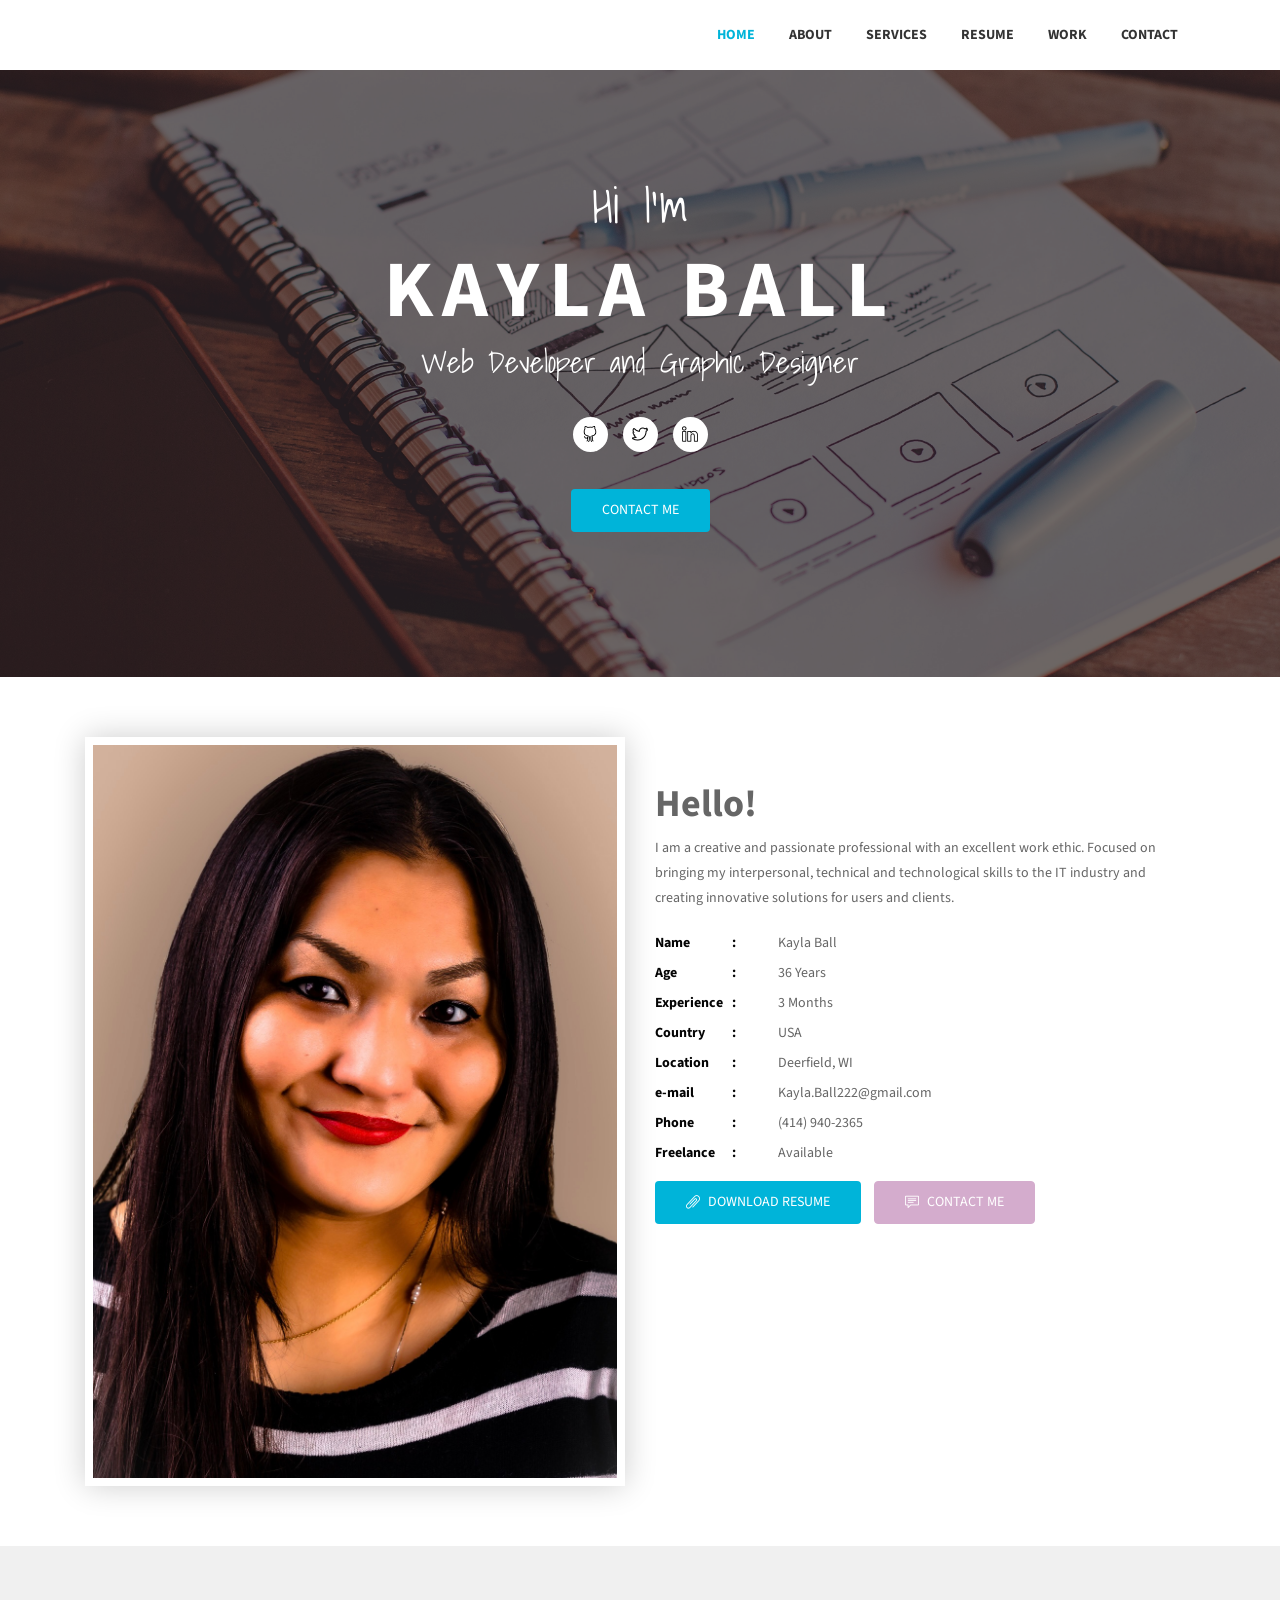
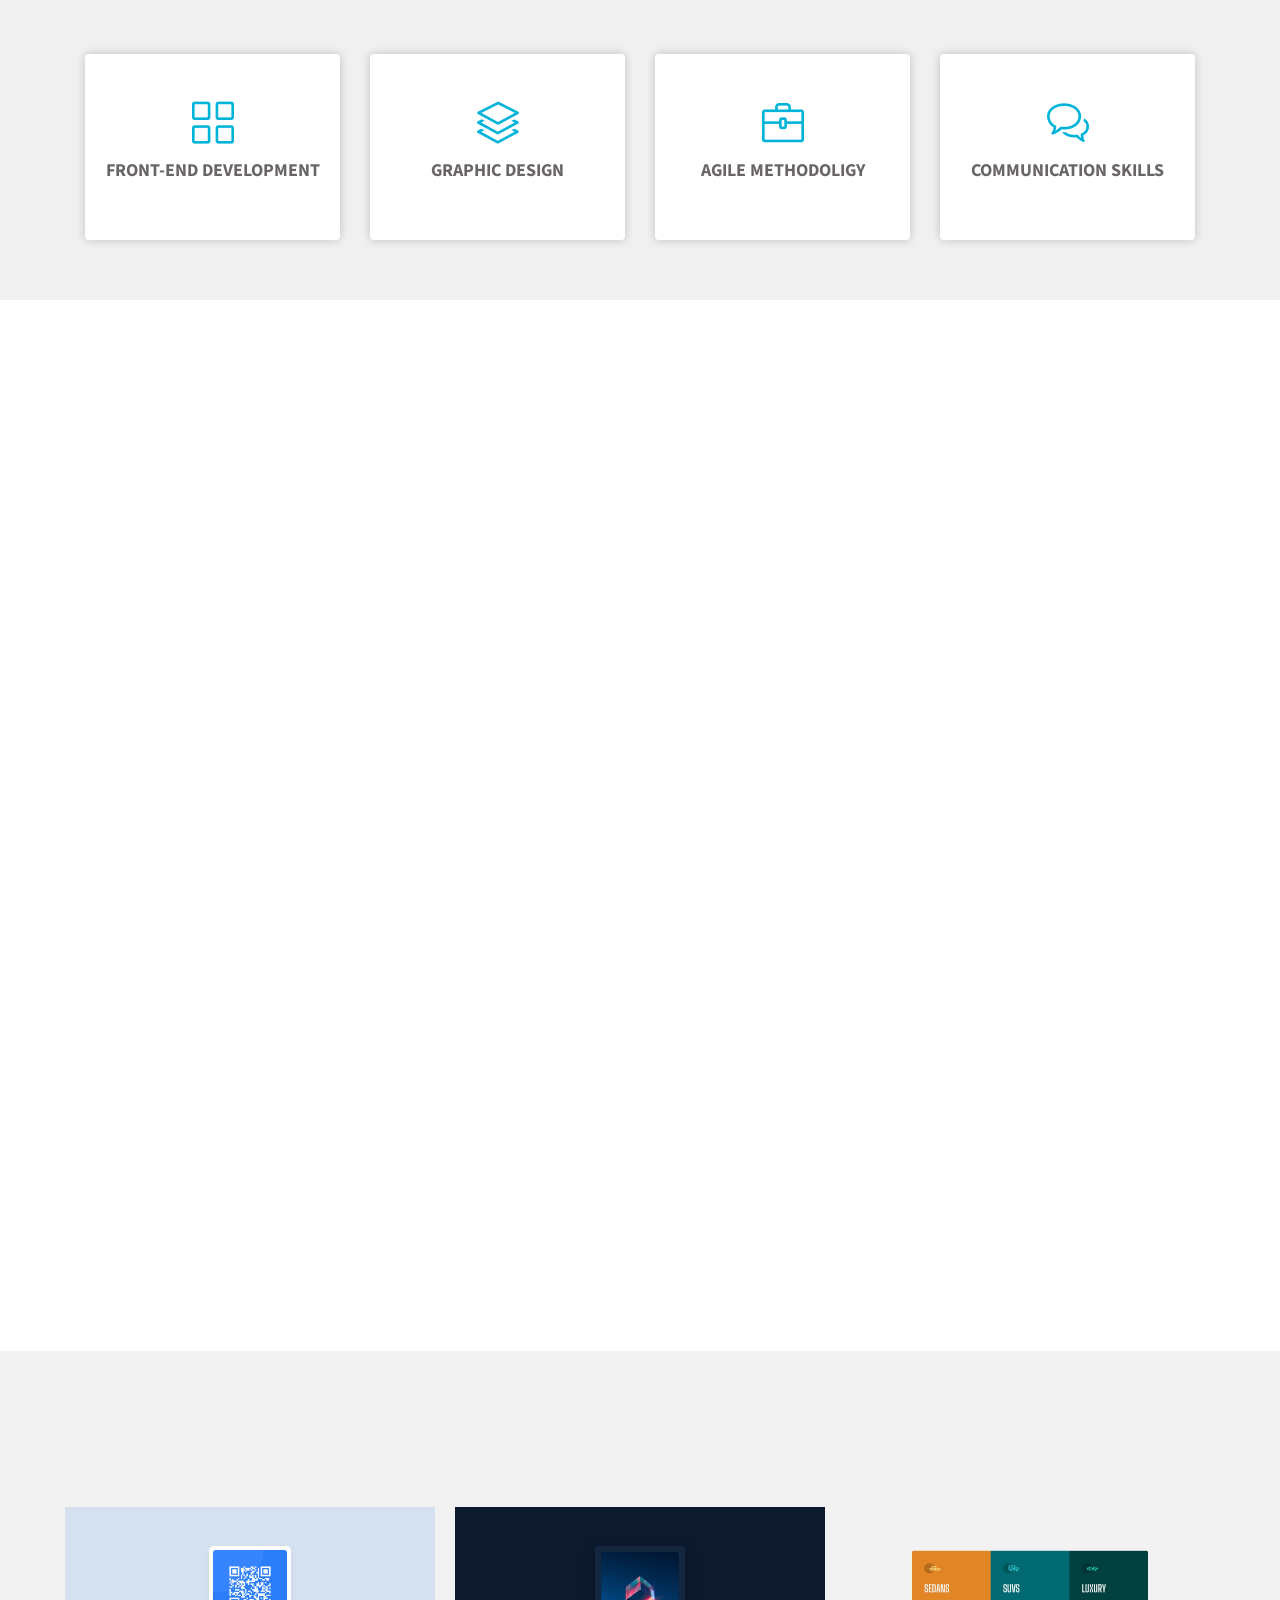
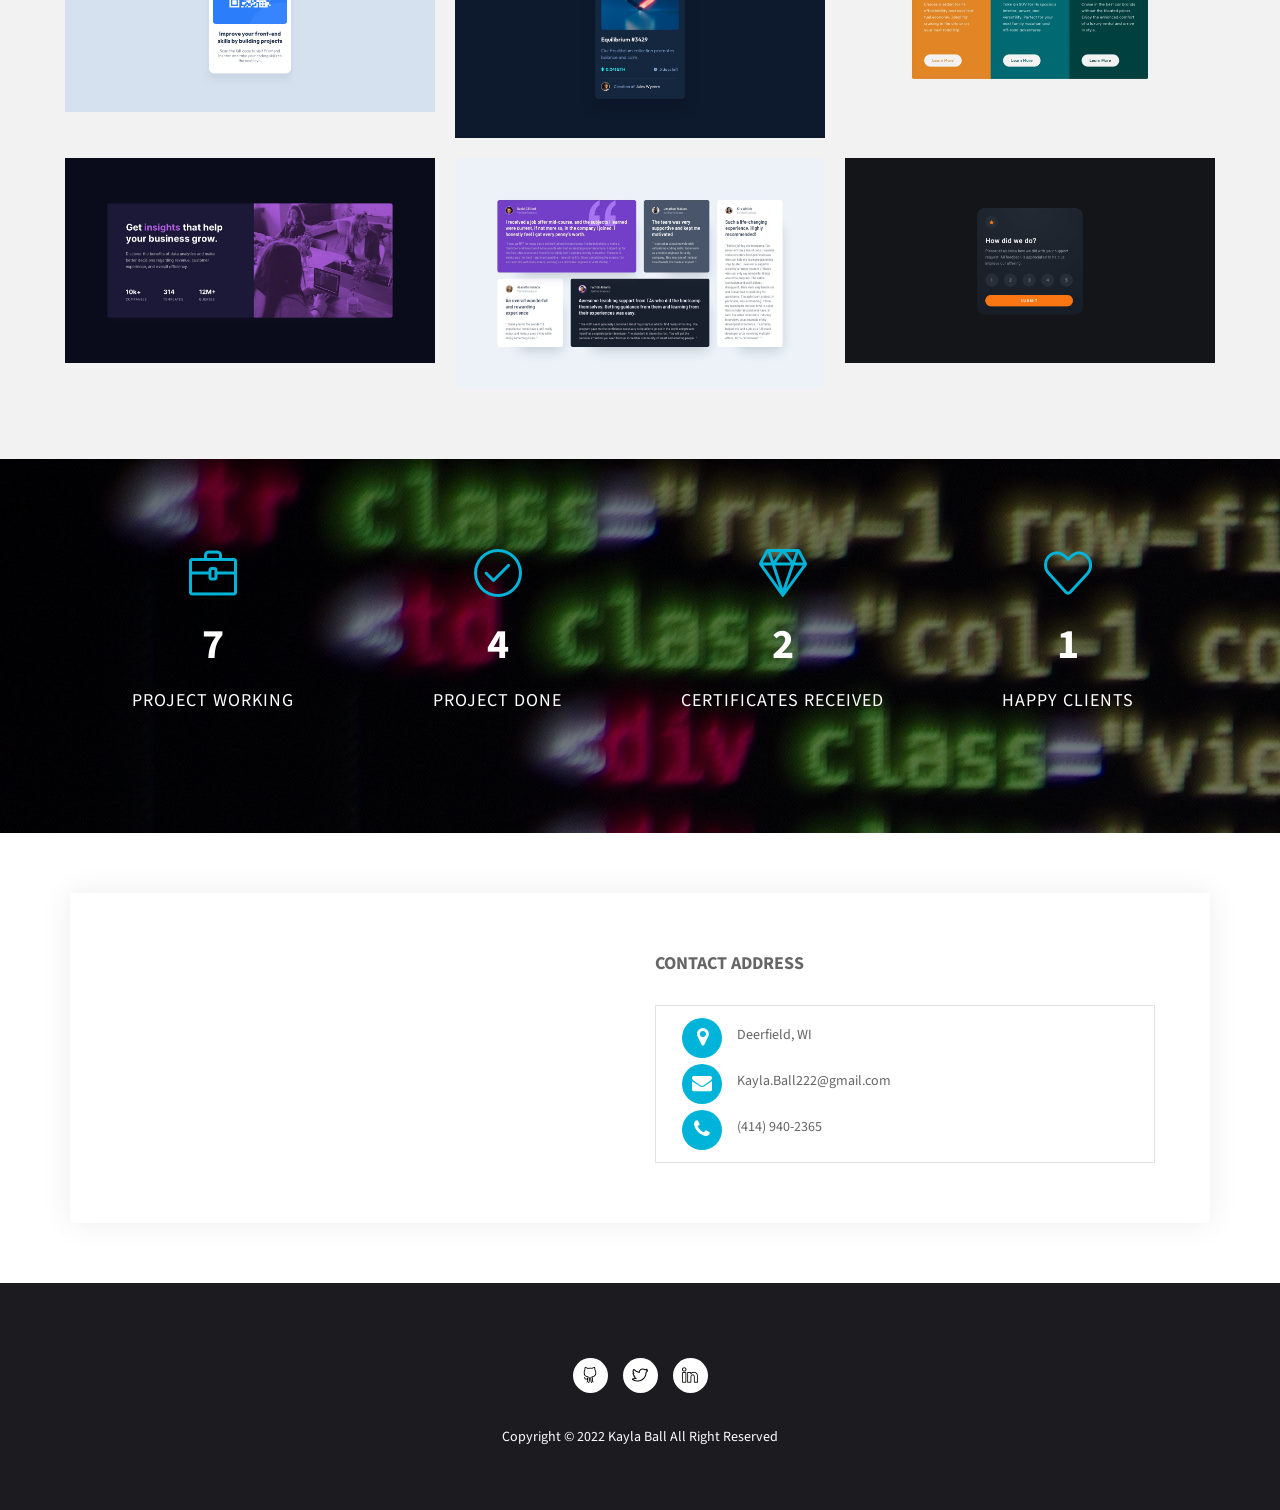
==== commit 4ebfa4eb: "updated project image" ====
--- a/index.html
+++ b/index.html
@@ -465,10 +465,10 @@
                     <div class="col-sm-6 col-md-4 col-lg-4 col-xl-4 mix print design">
                         <div class="portfolio-item">
                             <div class="shot-item">
-                                <img src="assets/img/gallery/tnd.png" alt="" />
+                                <img src="assets/img/gallery/interactive.jpg" alt="" />
                                 <div class="overlay">
                                     <div class="icons">
-                                        <a class="lightbox preview" href="assets/img/gallery/tnd.png">
+                                        <a class="lightbox preview" href="assets/img/gallery/interactive.jpg">
                                             <i class="icon-eye"></i>
                                         </a>
                                         <!-- <a class="link" href="#">
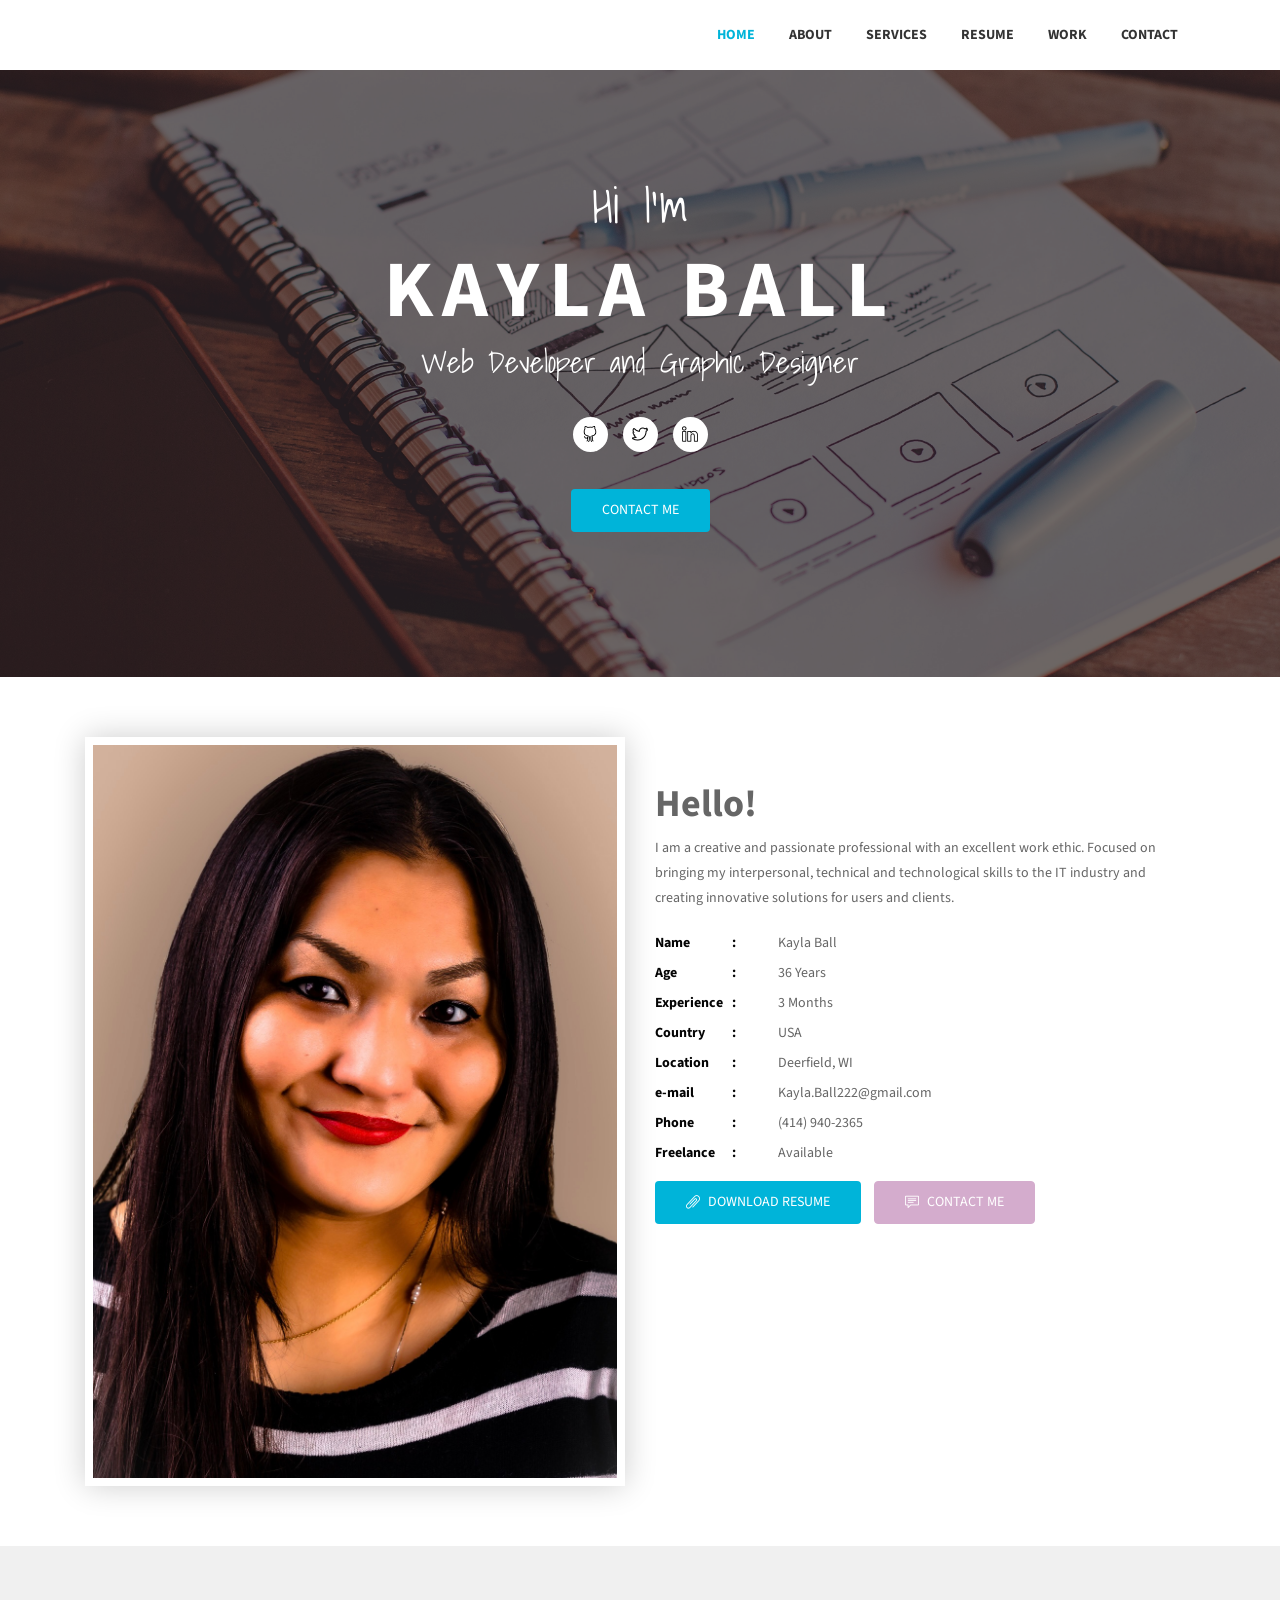
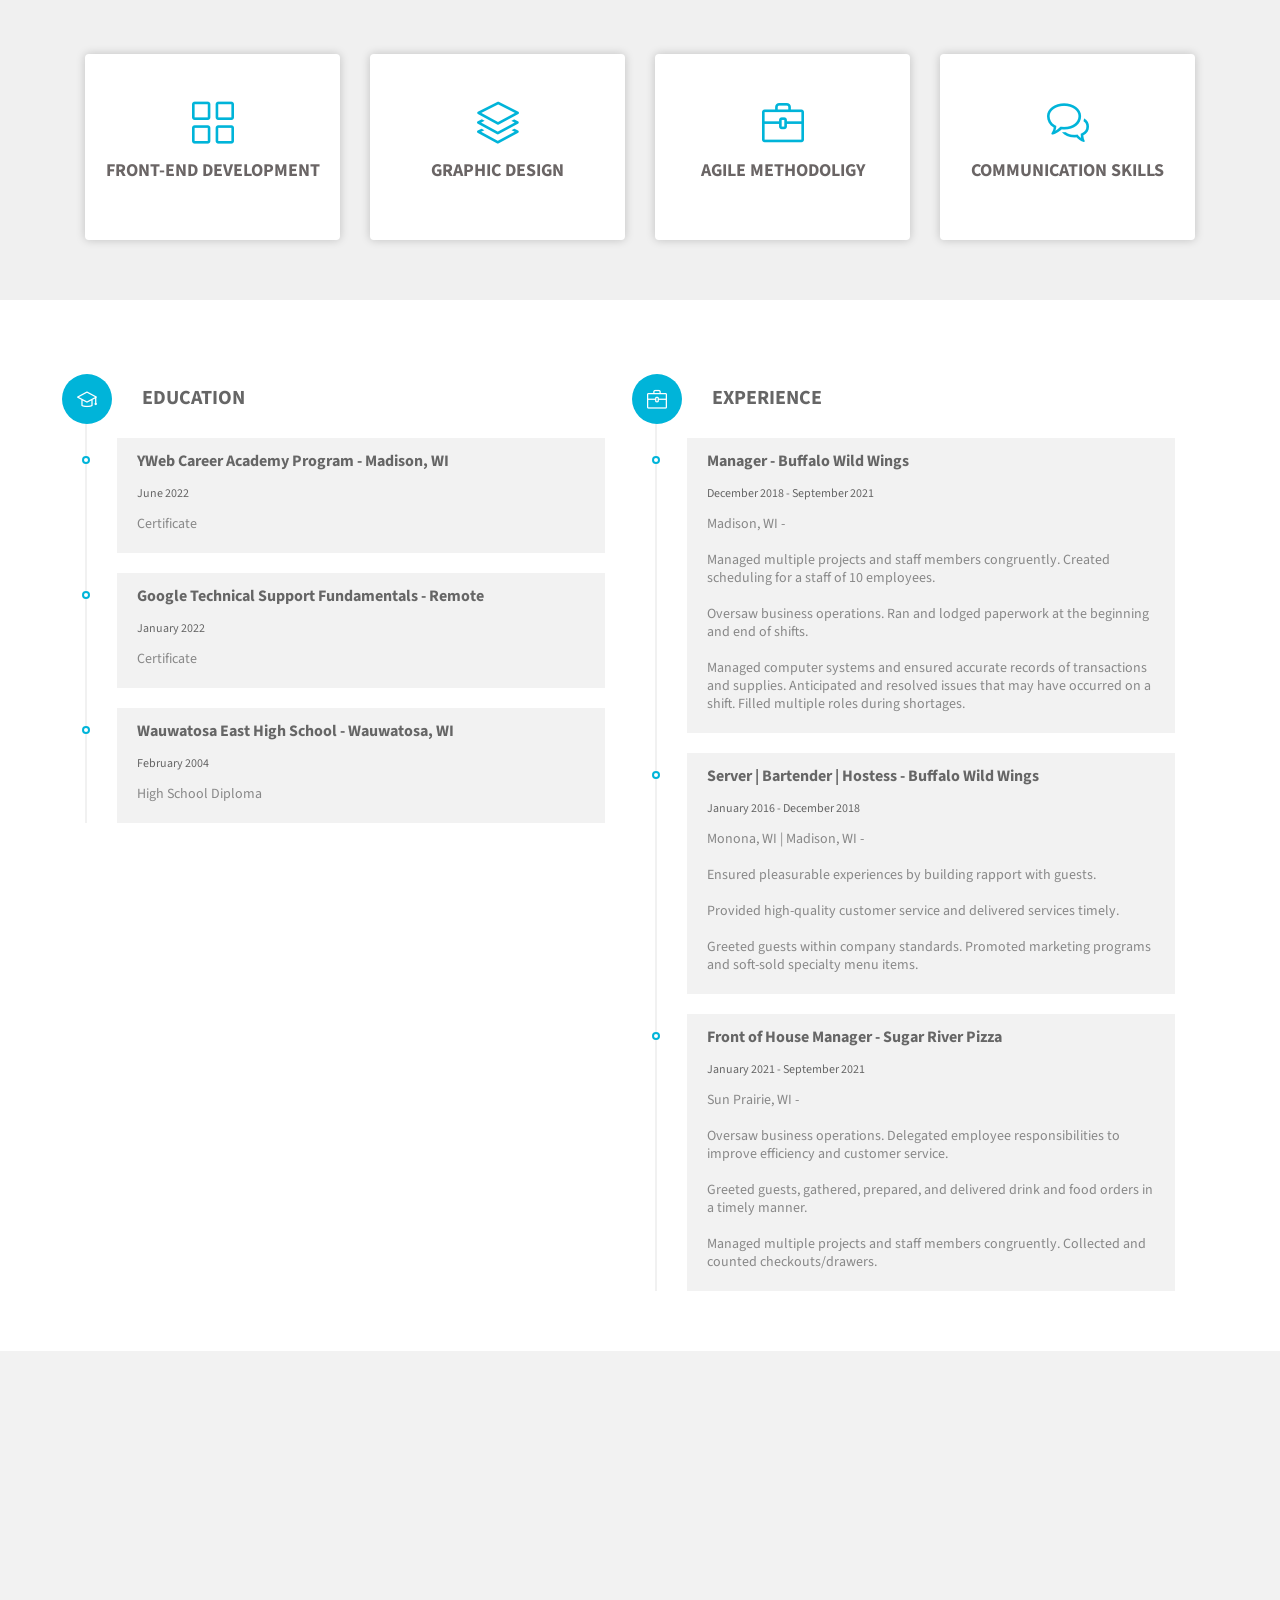
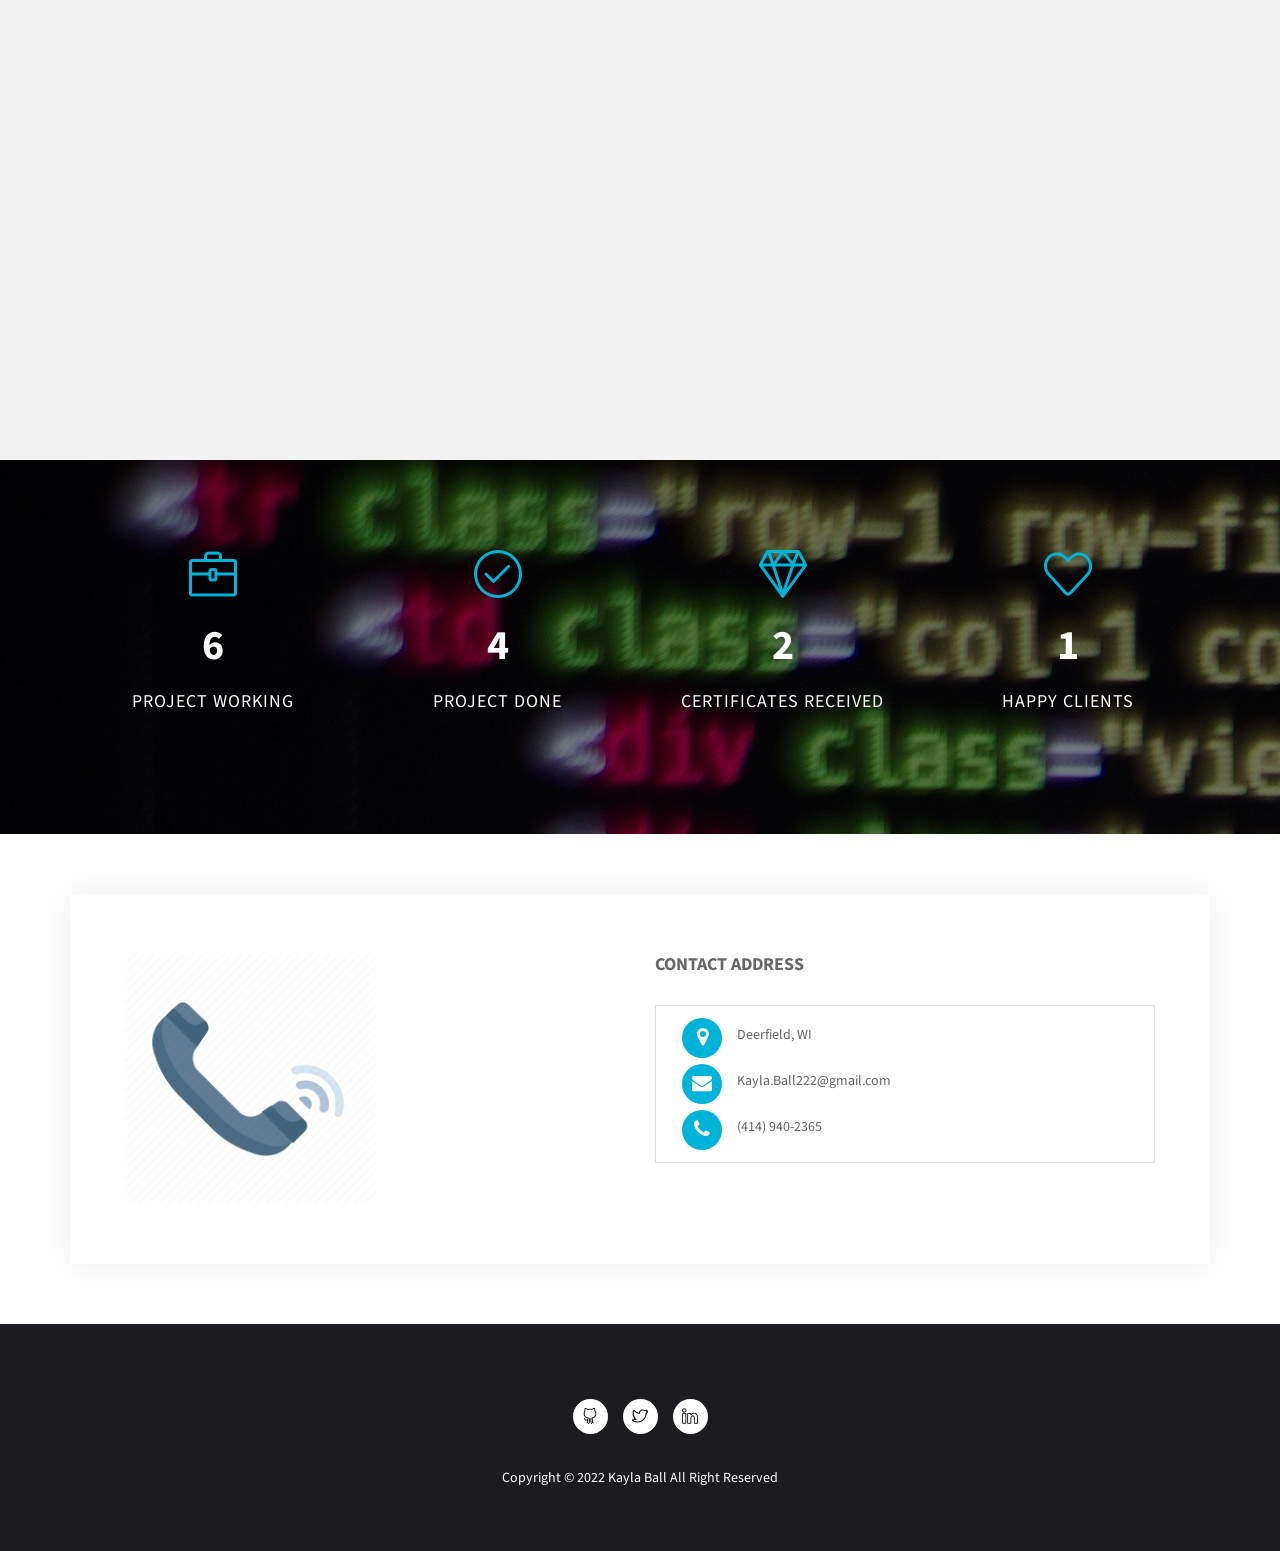
==== commit 76734b89: "edit contact area Added photo to contact area" ====
--- a/index.html
+++ b/index.html
@@ -533,12 +533,14 @@
             <div class="container">
                 <div class="row contact-form-area wow fadeInUp" data-wow-delay="0.4s">
                     <div class="col-md-6 col-lg-6 col-sm-12">
-                        <!-- <div class="contact-block">
-                            <h2>Contact Form</h2><br>
+                        <div class="contact-block">
+                            <img src="assets/img/phone.webp" width="250" alt="">
+
+                            <!-- <h2>Contact Form</h2><br>
                             <div class="text-center">
 
-                            </div>
-                        </div> -->
+                            </div> -->
+                        </div>
                     </div>
                     <div class="col-md-6 col-lg-6 col-sm-12">
                         <div class="footer-right-area wow fadeIn">
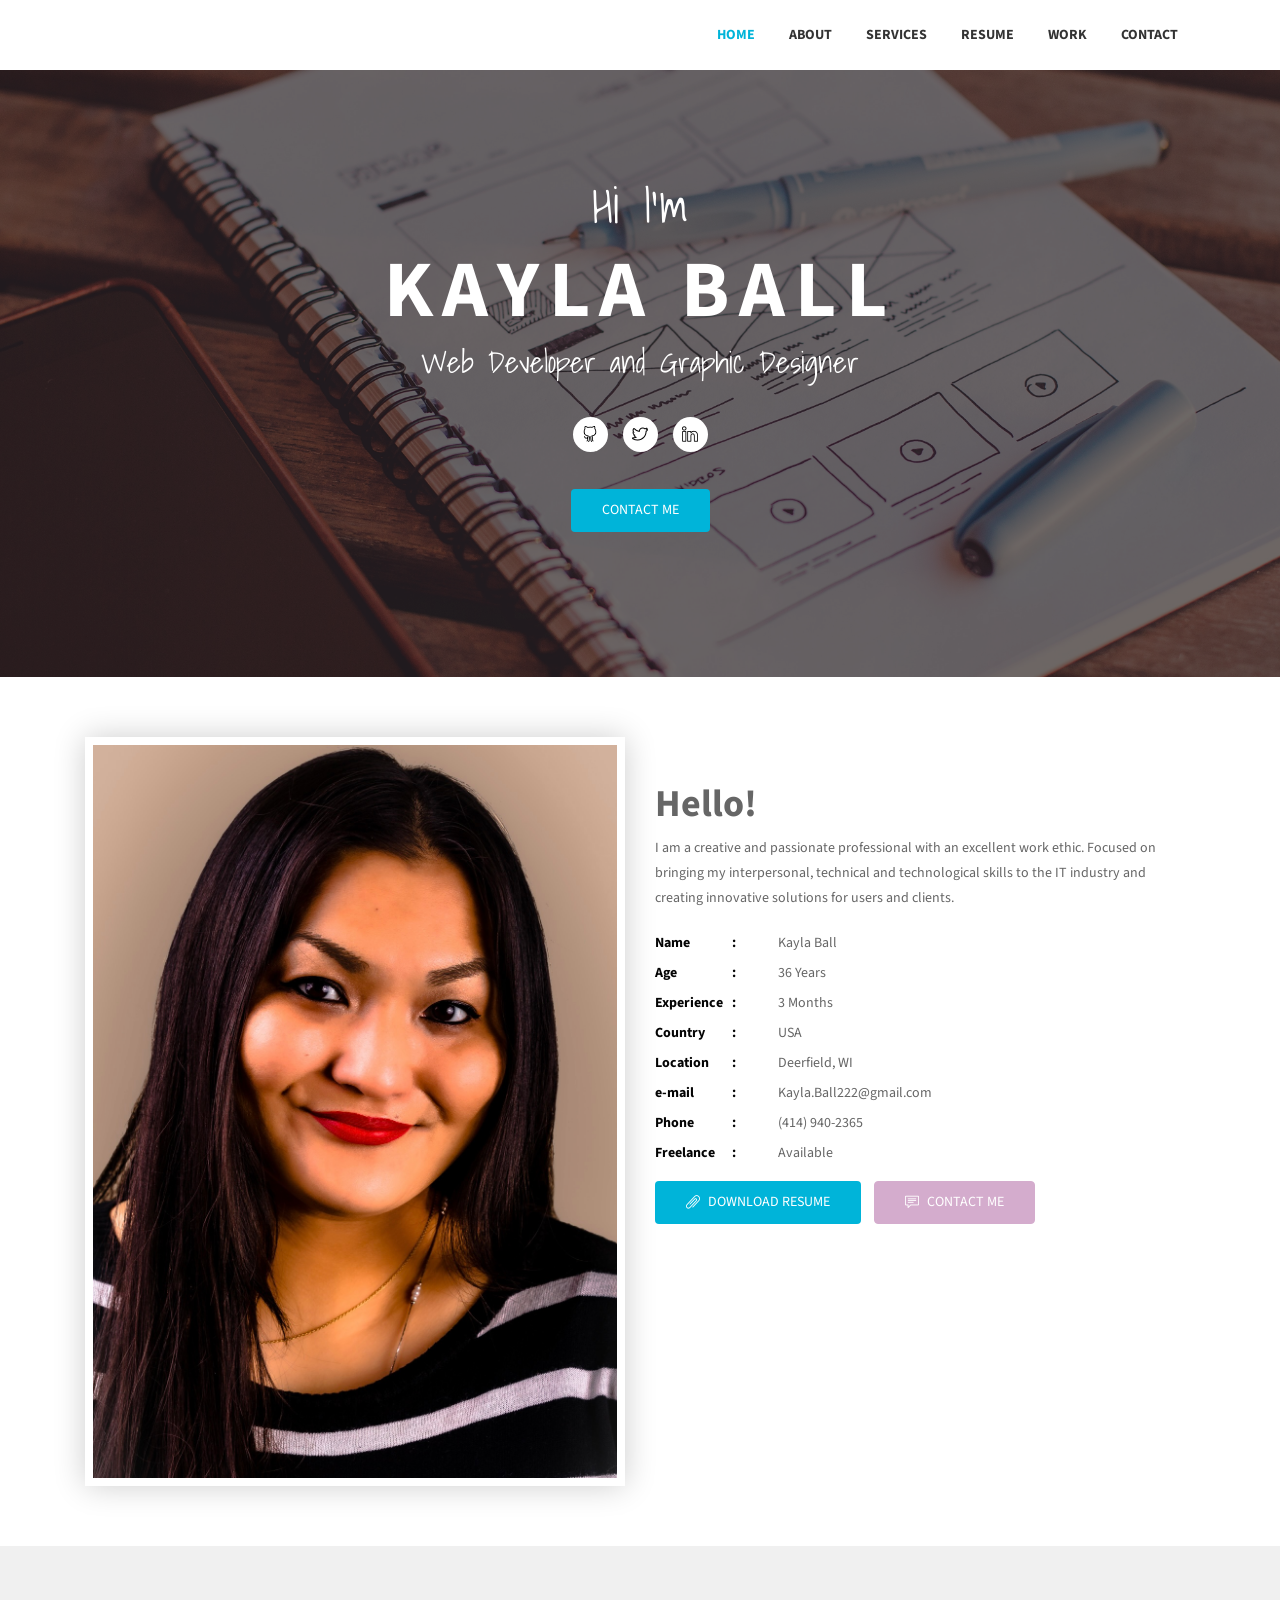
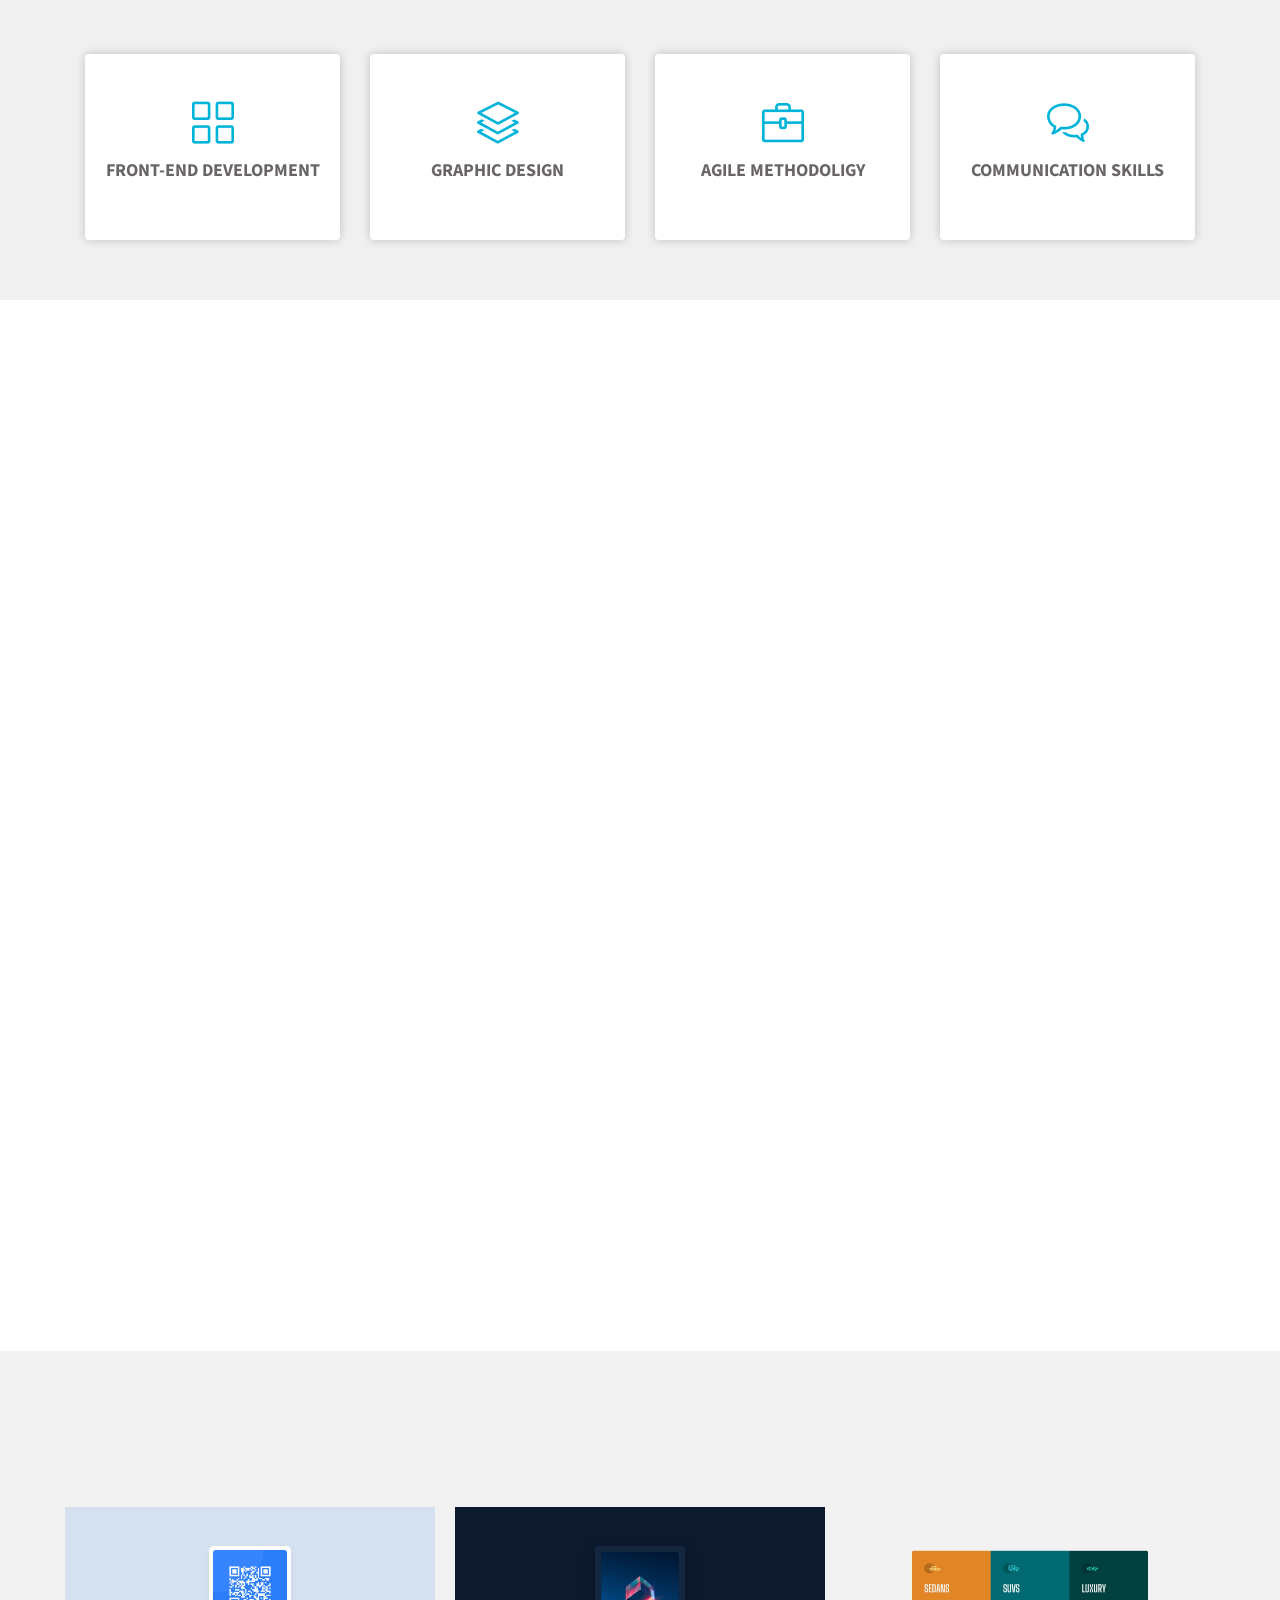
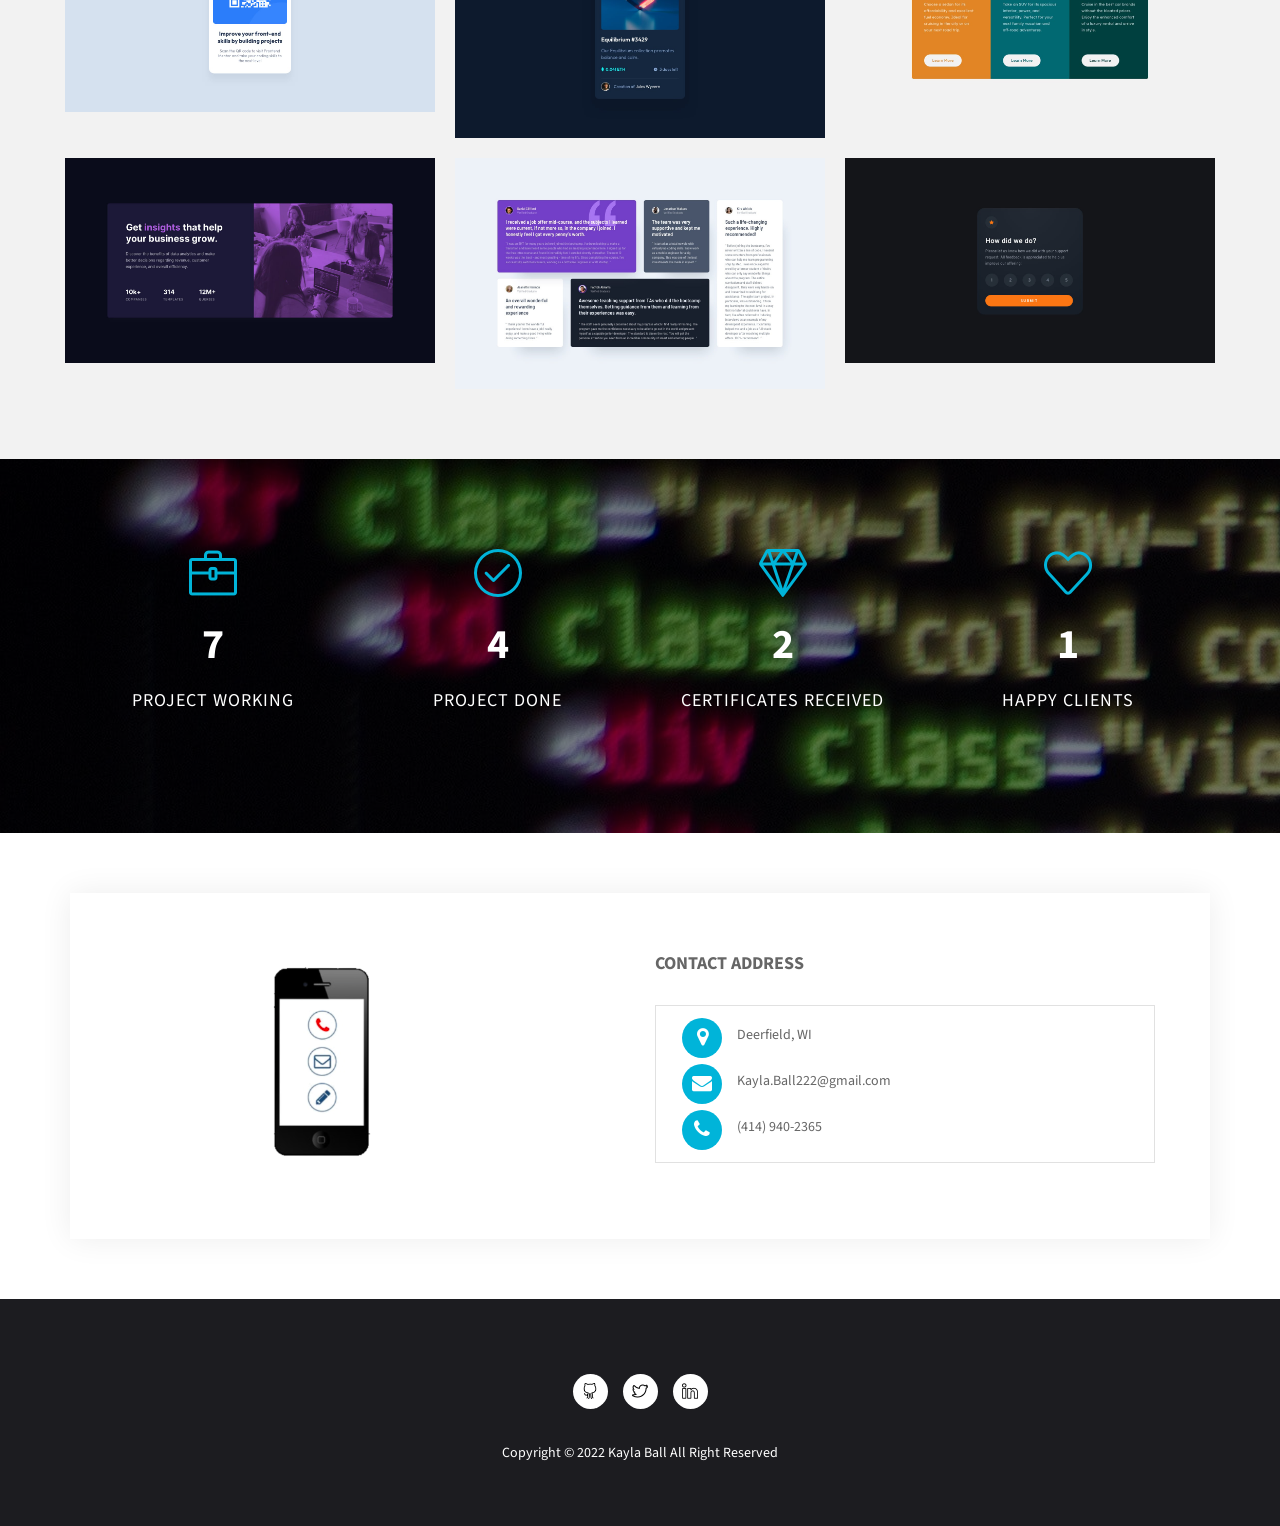
==== commit 46e69f16: "updated contact image" ====
--- a/index.html
+++ b/index.html
@@ -534,7 +534,7 @@
                 <div class="row contact-form-area wow fadeInUp" data-wow-delay="0.4s">
                     <div class="col-md-6 col-lg-6 col-sm-12">
                         <div class="contact-block">
-                            <img src="assets/img/phone.webp" width="250" alt="">
+                            <img src="assets/img/phone.png" alt="">
 
                             <!-- <h2>Contact Form</h2><br>
                             <div class="text-center">
